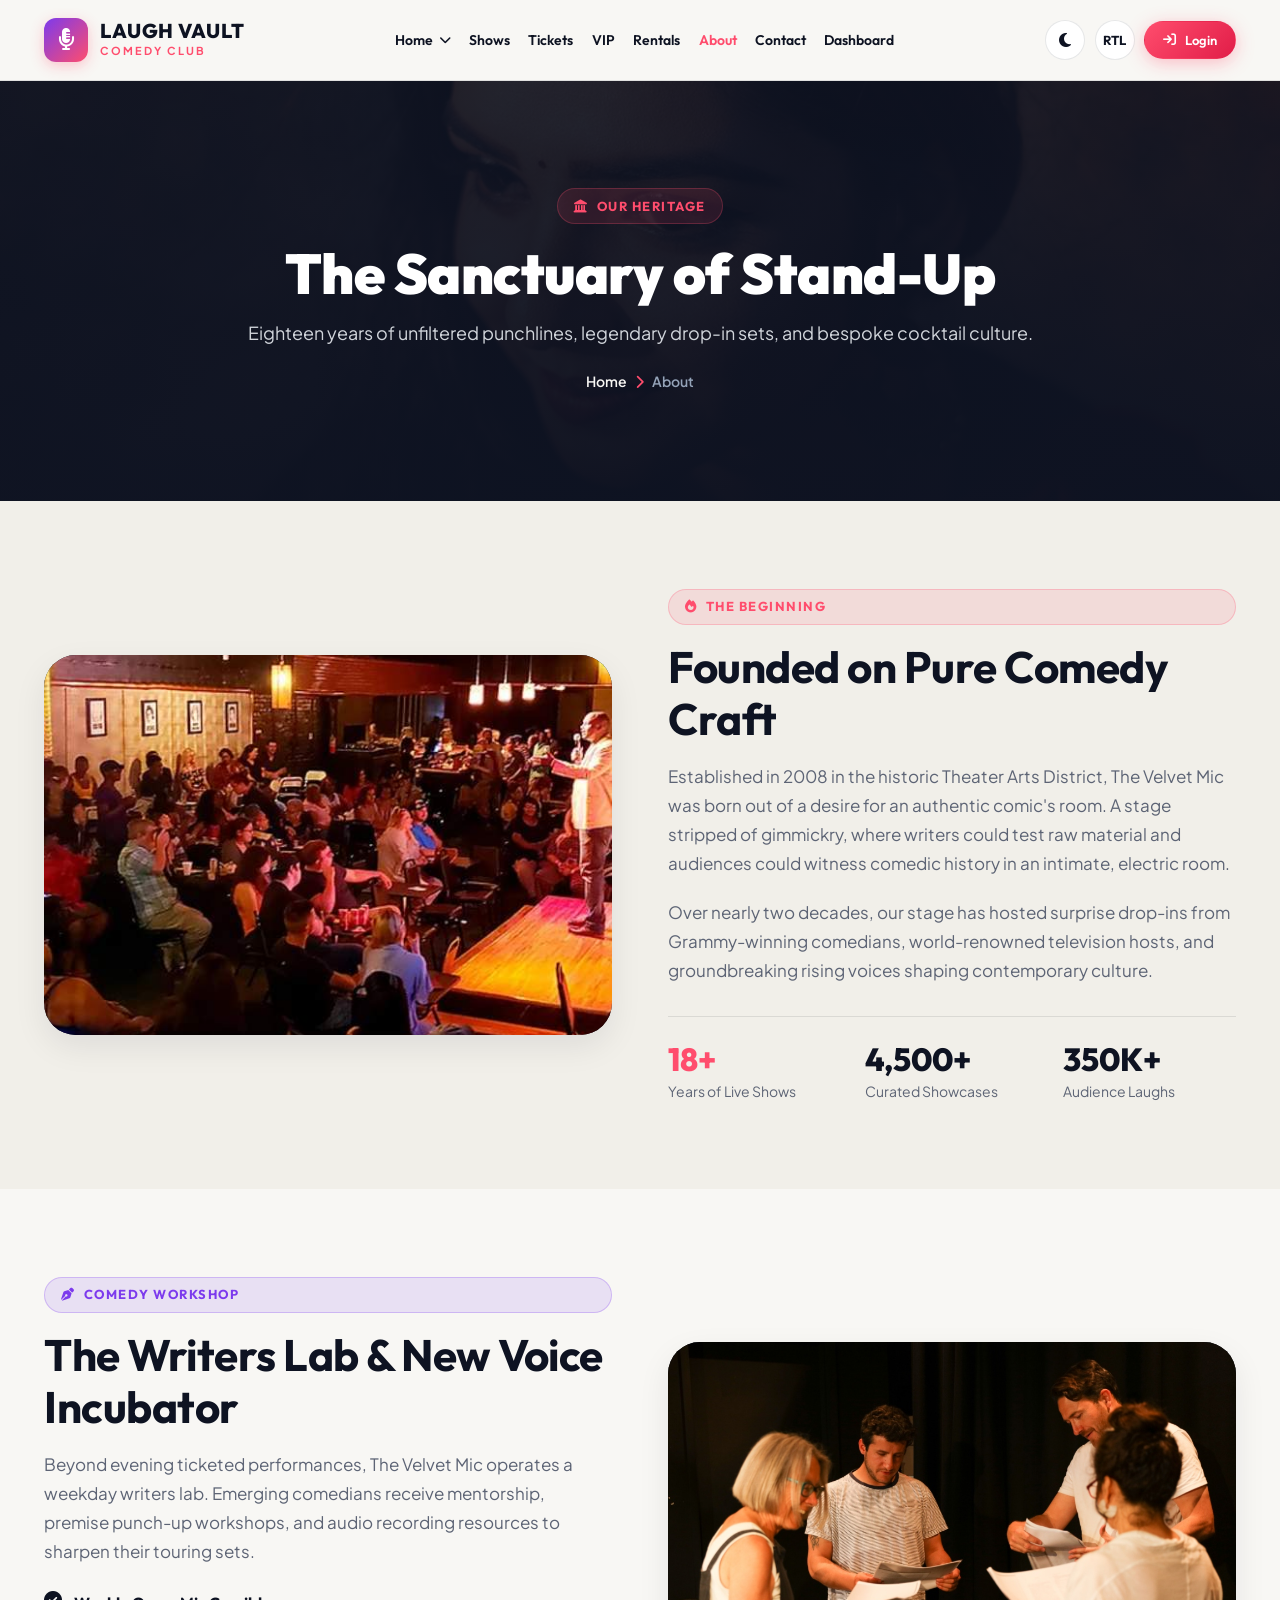
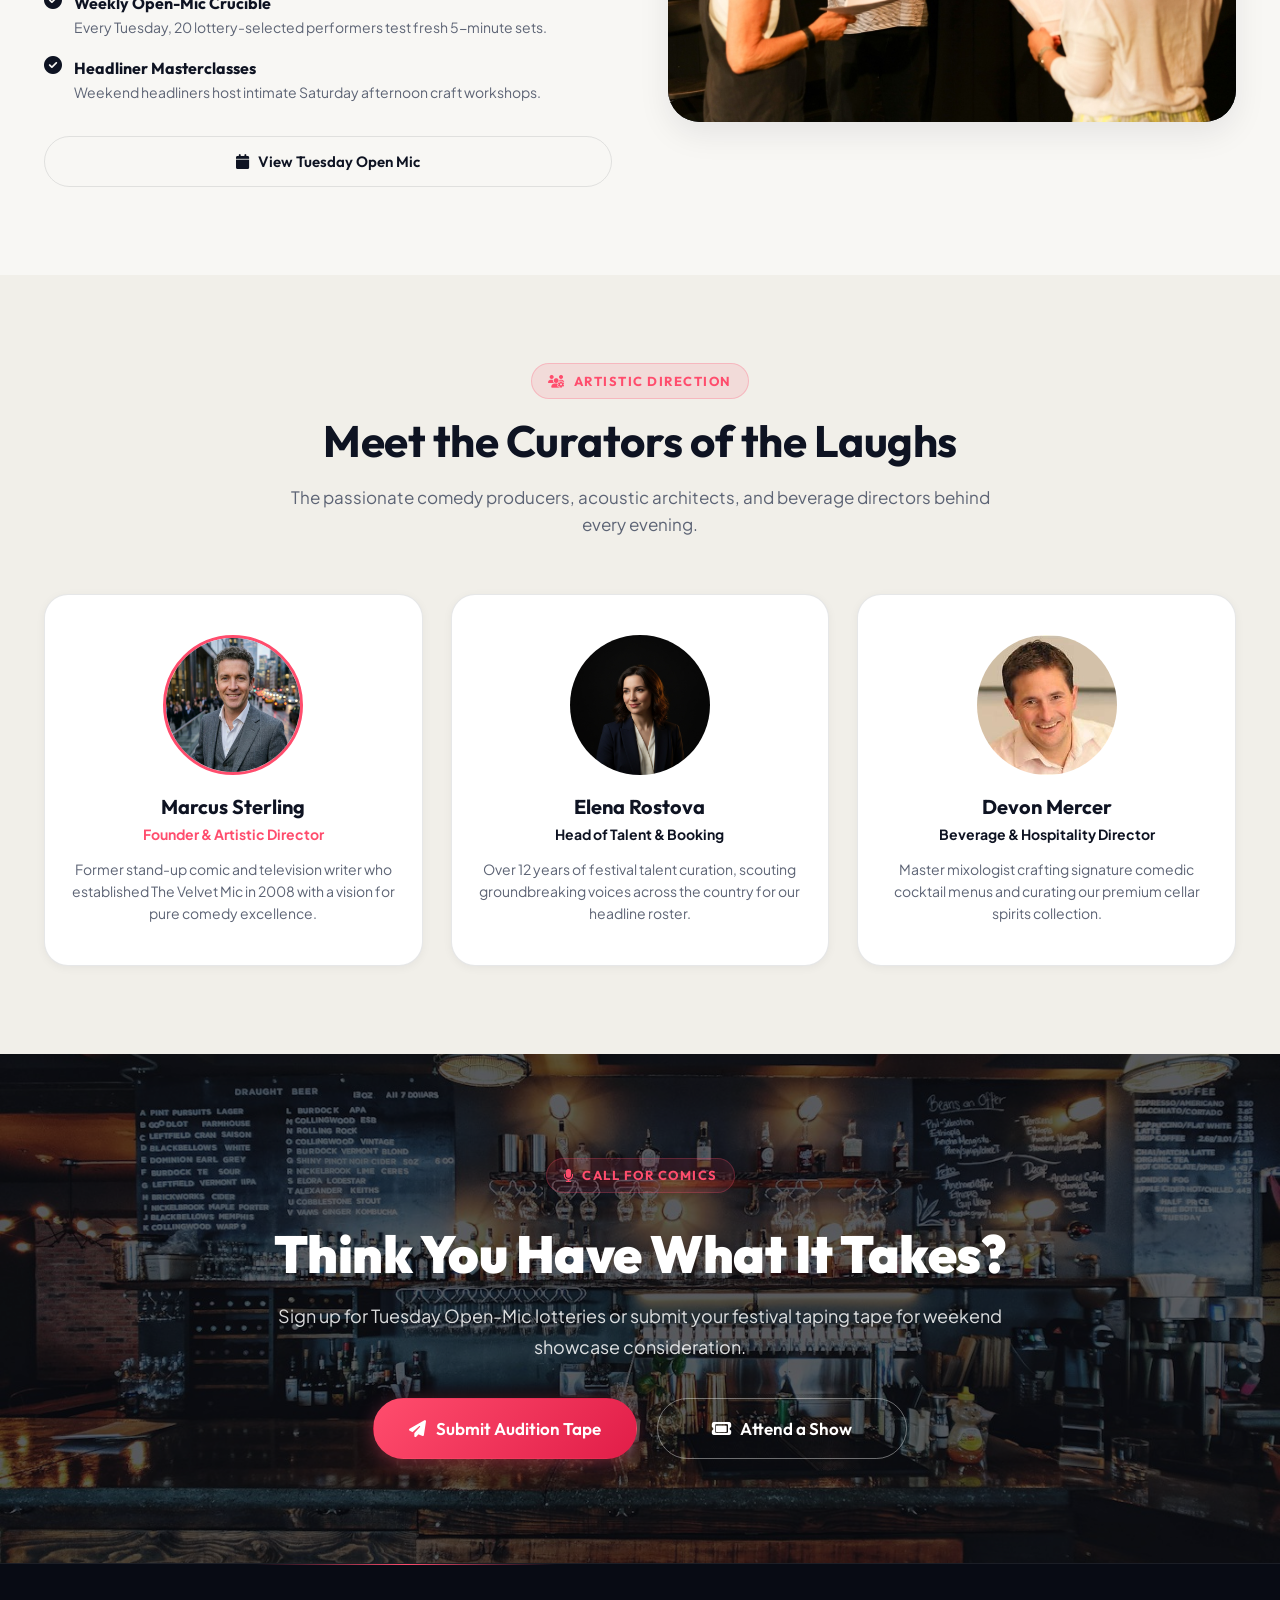
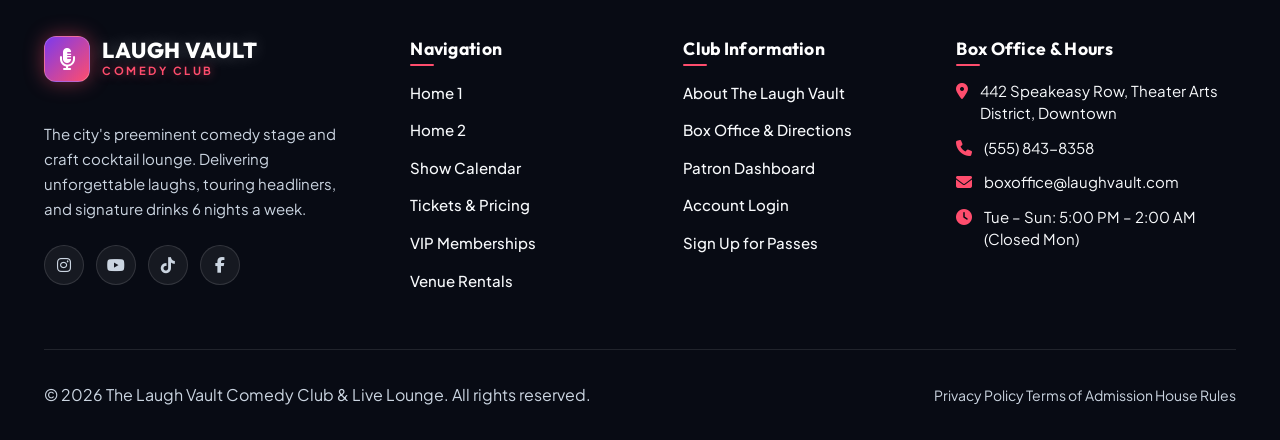
==== about.html @ 1a811a78 "first commit" ====
<!DOCTYPE html>
<html lang="en" data-theme="light" dir="ltr">
<head>
  <meta charset="UTF-8">
  <meta name="viewport" content="width=device-width, initial-scale=1.0">
  <title>About Us — The Laugh Vault Comedy Club</title>
  <meta name="description" content="Discover the legacy, acoustic theater design, and artistic team behind The Laugh Vault Comedy Club.">
  
  <link rel="icon" type="image/svg+xml" href="assets/images/favicon.svg">
  <link rel="stylesheet" href="https://cdnjs.cloudflare.com/ajax/libs/font-awesome/6.5.1/css/all.min.css">
  <link rel="stylesheet" href="assets/css/style.css">
  <link rel="stylesheet" href="assets/css/responsive.css">
</head>
<body>

  <!-- Page Loader -->
  <div class="page-loader" id="pageLoader">
    <div class="loader-content">
      <div class="loader-icon-wrap">
        <div class="loader-mic-icon">
          <i class="fas fa-microphone-lines"></i>
        </div>
        <div class="loader-pulse-ring"></div>
        <div class="loader-pulse-ring delay"></div>
      </div>
      <div class="loader-brand-title">THE LAUGH VAULT</div>
      <div class="loader-brand-subtitle">LIVE ENTERTAINMENT &amp; COMEDY</div>
      <div class="loader-bar-wrap">
        <div class="loader-bar-fill"></div>
      </div>
    </div>
  </div>

  <!-- ==========================================================================
       HEADER & NAVIGATION BAR
       ========================================================================== -->
  <header class="site-header" id="siteHeader">
    <div class="container">
      <nav class="navbar" aria-label="Main Navigation">
        <a href="index.html" class="brand-logo">
          <div class="logo-icon"><i class="fas fa-microphone-lines"></i></div>
          <div class="brand-text">
            <span class="brand-title">LAUGH VAULT</span>
            <span class="brand-subtitle">COMEDY CLUB</span>
          </div>
        </a>

        <ul class="nav-menu">
          <li class="nav-item dropdown">
            <a href="index.html" class="nav-link">
              Home <i class="fas fa-chevron-down dropdown-icon"></i>
            </a>
            <ul class="dropdown-menu">
              <li><a href="index.html" class="dropdown-link">Home 1</a></li>
              <li><a href="home-2.html" class="dropdown-link">Home 2</a></li>
            </ul>
          </li>
          <li class="nav-item"><a href="shows.html" class="nav-link">Shows</a></li>
          <li class="nav-item"><a href="tickets.html" class="nav-link">Tickets</a></li>
          <li class="nav-item"><a href="vip.html" class="nav-link">VIP</a></li>
          <li class="nav-item"><a href="rentals.html" class="nav-link">Rentals</a></li>
          <li class="nav-item"><a href="about.html" class="nav-link active">About</a></li>
          <li class="nav-item"><a href="contact.html" class="nav-link">Contact</a></li>
          <li class="nav-item"><a href="dashboard.html" class="nav-link">Dashboard</a></li>
        </ul>

        <div class="nav-actions">
          <button class="control-btn theme-toggle-btn" aria-label="Toggle Theme Mode"><i class="fas fa-moon"></i></button>
          <button class="control-btn rtl-toggle-btn" aria-label="Toggle Text Direction">RTL</button>
          <a href="login.html" class="btn btn-primary btn-sm desktop-only-btn"><i class="fas fa-arrow-right-to-bracket"></i> Login</a>
          <button class="hamburger-btn" aria-label="Toggle Navigation Menu"><span></span><span></span><span></span></button>
        </div>
      </nav>
    </div>

    <div class="mobile-nav-drawer">
      <ul class="mobile-nav-links">
        <li>
          <a href="#" class="mobile-nav-link mobile-dropdown-toggle">
            <span>Home</span><i class="fas fa-chevron-down dropdown-icon"></i>
          </a>
          <ul class="mobile-submenu">
            <li><a href="index.html" class="mobile-submenu-link">Home 1</a></li>
            <li><a href="home-2.html" class="mobile-submenu-link">Home 2</a></li>
          </ul>
        </li>
        <li><a href="shows.html" class="mobile-nav-link">Shows</a></li>
        <li><a href="tickets.html" class="mobile-nav-link">Tickets</a></li>
        <li><a href="vip.html" class="mobile-nav-link">VIP</a></li>
        <li><a href="rentals.html" class="mobile-nav-link">Rentals</a></li>
        <li><a href="about.html" class="mobile-nav-link active">About</a></li>
        <li><a href="contact.html" class="mobile-nav-link">Contact</a></li>
        <li><a href="dashboard.html" class="mobile-nav-link">Dashboard</a></li>
      </ul>
      <div class="mobile-drawer-bottom">
        <a href="login.html" class="btn btn-primary" style="width: 100%;"><i class="fas fa-arrow-right-to-bracket"></i> Login</a>
      </div>
    </div>
  </header>

  <!-- ==========================================================================
       SECTION 1: INNER HERO
       ========================================================================== -->
  <section class="inner-hero-section">
    <div class="inner-hero-bg-wrapper">
      <img src="assets/images/about/hero_about.jpg" alt="The Velvet Mic Stage and Heritage" class="inner-hero-bg">
      <div class="inner-hero-overlay"></div>
    </div>
    <div class="inner-hero-content">
      <div class="section-eyebrow"><i class="fas fa-landmark"></i> OUR HERITAGE</div>
      <h1 class="inner-hero-title">The Sanctuary of Stand-Up</h1>
      <p class="inner-hero-desc">Eighteen years of unfiltered punchlines, legendary drop-in sets, and bespoke cocktail culture.</p>
      <div class="breadcrumb-trail">
        <a href="index.html">Home</a>
        <span class="breadcrumb-separator"><i class="fas fa-chevron-right"></i></span>
        <span>About</span>
      </div>
    </div>
  </section>

  <!-- ==========================================================================
       SECTION 2: ORIGIN STORY & HERITAGE
       ========================================================================== -->
  <section style="background: var(--color-surface-soft);">
    <div class="container">
      <div class="split-layout">
        <div class="split-media">
          <img src="assets/images/about/about_history.jpg" alt="Velvet Mic History and Stage" class="split-img">
        </div>
        <div class="split-content">
          <div class="section-eyebrow eyebrow-coral"><i class="fas fa-fire"></i> THE BEGINNING</div>
          <h2 class="section-title">Founded on Pure Comedy Craft</h2>
          <p style="color: var(--color-text-muted); font-size: 1.0625rem; line-height: 1.7; margin-bottom: 1.25rem;">
            Established in 2008 in the historic Theater Arts District, The Velvet Mic was born out of a desire for an authentic comic's room. A stage stripped of gimmickry, where writers could test raw material and audiences could witness comedic history in an intimate, electric room.
          </p>
          <p style="color: var(--color-text-muted); font-size: 1.0625rem; line-height: 1.7; margin-bottom: 1.5rem;">
            Over nearly two decades, our stage has hosted surprise drop-ins from Grammy-winning comedians, world-renowned television hosts, and groundbreaking rising voices shaping contemporary culture.
          </p>

          <div class="about-stats-row">
            <div class="about-stat-item">
              <div class="about-stat-num text-accent">18+</div>
              <div class="about-stat-label">Years of Live Shows</div>
            </div>
            <div class="about-stat-item">
              <div class="about-stat-num text-teal">4,500+</div>
              <div class="about-stat-label">Curated Showcases</div>
            </div>
            <div class="about-stat-item">
              <div class="about-stat-num text-amber">350K+</div>
              <div class="about-stat-label">Audience Laughs</div>
            </div>
          </div>
        </div>
      </div>
    </div>
  </section>

  <!-- ==========================================================================
       SECTION 3: THE WRITERS ROOM & ACOUSTIC LAB
       ========================================================================== -->
  <section>
    <div class="container">
      <div class="split-layout">
        <div class="split-content">
          <div class="section-eyebrow eyebrow-violet"><i class="fas fa-pen-nib"></i> COMEDY WORKSHOP</div>
          <h2 class="section-title">The Writers Lab &amp; New Voice Incubator</h2>
          <p style="color: var(--color-text-muted); font-size: 1.0625rem; line-height: 1.7; margin-bottom: 1.5rem;">
            Beyond evening ticketed performances, The Velvet Mic operates a weekday writers lab. Emerging comedians receive mentorship, premise punch-up workshops, and audio recording resources to sharpen their touring sets.
          </p>

          <ul style="list-style: none; display: flex; flex-direction: column; gap: 1rem; margin-bottom: 2rem;">
            <li style="display: flex; align-items: flex-start; gap: 0.75rem;">
              <i class="fas fa-check-circle" style="color: var(--color-accent-violet); font-size: 1.125rem; margin-top: 2px;"></i>
              <div>
                <strong style="color: var(--color-text); font-family: var(--font-heading);">Weekly Open-Mic Crucible</strong>
                <p style="font-size: 0.875rem; color: var(--color-text-muted);">Every Tuesday, 20 lottery-selected performers test fresh 5-minute sets.</p>
              </div>
            </li>
            <li style="display: flex; align-items: flex-start; gap: 0.75rem;">
              <i class="fas fa-check-circle" style="color: var(--color-accent-violet); font-size: 1.125rem; margin-top: 2px;"></i>
              <div>
                <strong style="color: var(--color-text); font-family: var(--font-heading);">Headliner Masterclasses</strong>
                <p style="font-size: 0.875rem; color: var(--color-text-muted);">Weekend headliners host intimate Saturday afternoon craft workshops.</p>
              </div>
            </li>
          </ul>

          <a href="shows.html" class="btn btn-outline btn-md"><i class="fas fa-calendar"></i> View Tuesday Open Mic</a>
        </div>

        <div class="split-media">
          <img src="assets/images/about/about_writers.jpg" alt="Velvet Mic Comedy Writers Lab" class="split-img">
        </div>
      </div>
    </div>
  </section>

  <!-- ==========================================================================
       SECTION 4: LEADERSHIP & CURATORS
       ========================================================================== -->
  <section style="background: var(--color-surface-soft);">
    <div class="container">
      <div class="section-header">
        <div class="section-eyebrow eyebrow-amber"><i class="fas fa-users-gear"></i> ARTISTIC DIRECTION</div>
        <h2 class="section-title">Meet the Curators of the Laughs</h2>
        <p class="section-desc">The passionate comedy producers, acoustic architects, and beverage directors behind every evening.</p>
      </div>

      <div class="grid-3">
        <!-- Curator 1 -->
        <article class="feature-card" style="text-align: center; padding: 2.5rem 1.5rem;">
          <div style="width: 140px; height: 140px; border-radius: 50%; overflow: hidden; margin: 0 auto 1.25rem; border: 3px solid var(--color-accent);">
            <img src="assets/images/about/about_curator.jpg" alt="Marcus Sterling" style="width: 100%; height: 100%; object-fit: cover;">
          </div>
          <h3 style="font-size: 1.25rem; margin-bottom: 0.25rem;">Marcus Sterling</h3>
          <p style="color: var(--color-accent); font-weight: 700; font-size: 0.875rem; margin-bottom: 0.75rem;">Founder &amp; Artistic Director</p>
          <p style="font-size: 0.875rem; color: var(--color-text-muted); line-height: 1.6;">
            Former stand-up comic and television writer who established The Velvet Mic in 2008 with a vision for pure comedy excellence.
          </p>
        </article>

        <!-- Curator 2 -->
        <article class="feature-card" style="text-align: center; padding: 2.5rem 1.5rem;">
          <div style="width: 140px; height: 140px; border-radius: 50%; overflow: hidden; margin: 0 auto 1.25rem; border: 3px solid var(--color-accent-teal);">
            <img src="assets/images/about/curator_elena.jpg" alt="Elena Rostova" style="width: 100%; height: 100%; object-fit: cover;">
          </div>
          <h3 style="font-size: 1.25rem; margin-bottom: 0.25rem;">Elena Rostova</h3>
          <p style="color: var(--color-accent-teal); font-weight: 700; font-size: 0.875rem; margin-bottom: 0.75rem;">Head of Talent &amp; Booking</p>
          <p style="font-size: 0.875rem; color: var(--color-text-muted); line-height: 1.6;">
            Over 12 years of festival talent curation, scouting groundbreaking voices across the country for our headline roster.
          </p>
        </article>

        <!-- Curator 3 -->
        <article class="feature-card" style="text-align: center; padding: 2.5rem 1.5rem;">
          <div style="width: 140px; height: 140px; border-radius: 50%; overflow: hidden; margin: 0 auto 1.25rem; border: 3px solid var(--color-accent-violet);">
            <img src="assets/images/about/curator_devon.jpg" alt="Devon Mercer" style="width: 100%; height: 100%; object-fit: cover;">
          </div>
          <h3 style="font-size: 1.25rem; margin-bottom: 0.25rem;">Devon Mercer</h3>
          <p style="color: var(--color-accent-violet); font-weight: 700; font-size: 0.875rem; margin-bottom: 0.75rem;">Beverage &amp; Hospitality Director</p>
          <p style="font-size: 0.875rem; color: var(--color-text-muted); line-height: 1.6;">
            Master mixologist crafting signature comedic cocktail menus and curating our premium cellar spirits collection.
          </p>
        </article>
      </div>
    </div>
  </section>

  <!-- ==========================================================================
       SECTION 5: OPEN MIC / AUDITION MARQUEE CTA
       ========================================================================== -->
  <section class="marquee-cta-section">
    <div class="marquee-cta-bg">
      <img src="assets/images/home2/cta_marquee.jpg" alt="Velvet Mic Stage" class="marquee-bg-img">
      <div class="marquee-cta-overlay"></div>
    </div>
    <div class="container">
      <div class="marquee-cta-content">
        <div class="section-eyebrow eyebrow-coral"><i class="fas fa-microphone"></i> CALL FOR COMICS</div>
        <h2 class="marquee-cta-title">Think You Have What It Takes?</h2>
        <p class="marquee-cta-desc">
          Sign up for Tuesday Open-Mic lotteries or submit your festival taping tape for weekend showcase consideration.
        </p>
        <div class="marquee-cta-actions">
          <a href="contact.html" class="btn btn-primary btn-lg"><i class="fas fa-paper-plane"></i> Submit Audition Tape</a>
          <a href="shows.html" class="btn btn-outline btn-lg" style="color: #fff; border-color: rgba(255,255,255,0.4);"><i class="fas fa-ticket"></i> Attend a Show</a>
        </div>
      </div>
    </div>
  </section>

  <!-- ==========================================================================
       FOOTER
       ========================================================================== -->
  <footer class="site-footer">
    <div class="container">
      <div class="footer-grid">
        <div class="footer-brand">
          <a href="index.html" class="brand-logo" style="margin-bottom: 1.25rem;">
            <div class="logo-icon"><i class="fas fa-microphone-lines"></i></div>
            <div class="brand-text">
              <span class="brand-title">LAUGH VAULT</span>
              <span class="brand-subtitle">COMEDY CLUB</span>
            </div>
          </a>
          <p class="footer-desc">
            The city's preeminent comedy stage and craft cocktail lounge. Delivering unforgettable laughs, touring headliners, and signature drinks 6 nights a week.
          </p>
          <div class="social-links">
            <a href="#" class="social-btn" aria-label="Instagram"><i class="fab fa-instagram"></i></a>
            <a href="#" class="social-btn" aria-label="YouTube"><i class="fab fa-youtube"></i></a>
            <a href="#" class="social-btn" aria-label="TikTok"><i class="fab fa-tiktok"></i></a>
            <a href="#" class="social-btn" aria-label="Facebook"><i class="fab fa-facebook-f"></i></a>
          </div>
        </div>

        <div class="footer-col">
          <h4 class="footer-heading">Navigation</h4>
          <ul class="footer-links">
            <li><a href="index.html">Home 1</a></li>
            <li><a href="home-2.html">Home 2</a></li>
            <li><a href="shows.html">Show Calendar</a></li>
            <li><a href="tickets.html">Tickets &amp; Pricing</a></li>
            <li><a href="vip.html">VIP Memberships</a></li>
            <li><a href="rentals.html">Venue Rentals</a></li>
          </ul>
        </div>

        <div class="footer-col">
          <h4 class="footer-heading">Club Information</h4>
          <ul class="footer-links">
            <li><a href="about.html">About The Laugh Vault</a></li>
            <li><a href="contact.html">Box Office &amp; Directions</a></li>
            <li><a href="dashboard.html">Patron Dashboard</a></li>
            <li><a href="login.html">Account Login</a></li>
            <li><a href="register.html">Sign Up for Passes</a></li>
          </ul>
        </div>

        <div class="footer-col">
          <h4 class="footer-heading">Box Office &amp; Hours</h4>
          <ul class="footer-contact-list">
            <li><i class="fas fa-location-dot"></i> 442 Speakeasy Row, Theater Arts District, Downtown</li>
            <li><i class="fas fa-phone"></i> (555) 843-8358</li>
            <li><i class="fas fa-envelope"></i> boxoffice@laughvault.com</li>
            <li><i class="fas fa-clock"></i> Tue – Sun: 5:00 PM – 2:00 AM (Closed Mon)</li>
          </ul>
        </div>
      </div>

      <div class="footer-bottom">
        <p>&copy; 2026 The Laugh Vault Comedy Club &amp; Live Lounge. All rights reserved.</p>
        <div class="footer-legal">
          <a href="#">Privacy Policy</a>
          <a href="#">Terms of Admission</a>
          <a href="#">House Rules</a>
        </div>
      </div>
    </div>
  </footer>

  <button class="scroll-top-btn" aria-label="Scroll to top"><i class="fas fa-chevron-up"></i></button>

  <script src="assets/js/main.js"></script>
</body>
</html>
---- assets/css/style.css ----
/* ==========================================================================
   THE VELVET MIC — Comedy Club & Live Entertainment Venue
   Design Tokens & Core Stylesheet
   ========================================================================== */

@import url('https://fonts.googleapis.com/css2?family=Outfit:wght@300;400;500;600;700;800;900&family=Plus+Jakarta+Sans:wght@300;400;500;600;700;800&display=swap');

/* --- Root Design Tokens (Light Mode Default) --- */
:root {
  --color-primary: #0E1322;
  --color-primary-rgb: 14, 19, 34;
  --color-secondary: #7C3AED;
  --color-secondary-rgb: 124, 58, 237;
  --color-secondary-hover: #6D28D9;
  --color-accent: #FF4D6D;
  --color-accent-rgb: 255, 77, 109;
  --color-accent-hover: #E11D48;
  --color-warm: #F59E0B;
  --color-warm-rgb: 245, 158, 11;
  --color-highlight: #FAD089;

  --color-bg: #F8F7F4;
  --color-surface: #FFFFFF;
  --color-surface-soft: #F1EFE9;
  --color-surface-card: #FFFFFF;
  
  --color-text: #0E1322;
  --color-text-muted: #5D6475;
  --color-border: rgba(14, 19, 34, 0.1);
  --color-border-hover: rgba(124, 58, 237, 0.4);
  
  --nav-bg: rgba(248, 247, 244, 0.95);
  --glass-bg: rgba(255, 255, 255, 0.9);
  --glass-border: rgba(14, 19, 34, 0.08);

  --shadow-sm: 0 2px 10px rgba(14, 19, 34, 0.05);
  --shadow-md: 0 12px 32px rgba(14, 19, 34, 0.08);
  --shadow-lg: 0 24px 54px rgba(14, 19, 34, 0.12);
  --glow-accent: 0 0 25px rgba(255, 77, 109, 0.35);
  --glow-secondary: 0 0 25px rgba(124, 58, 237, 0.35);

  --container-max-width: 1240px;
  --radius-xs: 6px;
  --radius-sm: 10px;
  --radius-md: 16px;
  --radius-lg: 24px;
  --radius-xl: 32px;
  --radius-full: 9999px;
  --inner-hero-height: 420px;

  --font-heading: 'Outfit', -apple-system, BlinkMacSystemFont, 'Segoe UI', Roboto, sans-serif;
  --font-body: 'Plus Jakarta Sans', -apple-system, BlinkMacSystemFont, 'Segoe UI', Roboto, sans-serif;
  
  --transition-fast: 0.2s cubic-bezier(0.16, 1, 0.3, 1);
  --transition-normal: 0.35s cubic-bezier(0.16, 1, 0.3, 1);
}

/* --- Dark Mode Overrides --- */
[data-theme="dark"] {
  --color-bg: #0A0D17;
  --color-surface: #121727;
  --color-surface-soft: #1B2238;
  --color-surface-card: #141A2D;

  --color-text: #F8F7F4;
  --color-text-muted: #9CA3AF;
  --color-border: rgba(255, 255, 255, 0.08);
  --color-border-hover: rgba(255, 77, 109, 0.5);

  --nav-bg: rgba(10, 13, 23, 0.95);
  --glass-bg: rgba(18, 23, 39, 0.88);
  --glass-border: rgba(255, 255, 255, 0.08);

  --shadow-sm: 0 2px 10px rgba(0, 0, 0, 0.4);
  --shadow-md: 0 12px 32px rgba(0, 0, 0, 0.55);
  --shadow-lg: 0 24px 54px rgba(0, 0, 0, 0.7);
  --glow-accent: 0 0 30px rgba(255, 77, 109, 0.4);
  --glow-secondary: 0 0 30px rgba(124, 58, 237, 0.45);
}

/* --- Base Reset --- */
*, *::before, *::after {
  box-sizing: border-box;
  margin: 0;
  padding: 0;
}

html {
  scroll-behavior: smooth;
  font-size: 16px;
  -webkit-text-size-adjust: 100%;
  max-width: 100%;
  overflow-x: clip;
}

body {
  font-family: var(--font-body);
  background-color: var(--color-bg);
  color: var(--color-text);
  line-height: 1.6;
  transition: background-color var(--transition-normal), color var(--transition-normal);
  -webkit-font-smoothing: antialiased;
  max-width: 100%;
  overflow-x: clip;
  position: relative;
}

/* --- RTL Support --- */
[dir="rtl"] {
  direction: rtl;
  text-align: right;
}

/* --- Typography --- */
h1, h2, h3, h4, h5, h6 {
  font-family: var(--font-heading);
  color: var(--color-text);
  font-weight: 700;
  line-height: 1.2;
  margin-top: 0;
  overflow-wrap: break-word;
  word-break: break-word;
}

p {
  color: var(--color-text-muted);
  font-size: 1rem;
}

a {
  color: inherit;
  text-decoration: none;
  transition: color var(--transition-fast);
}

img {
  max-width: 100%;
  height: auto;
  display: block;
}

button, input, select, textarea {
  font-family: inherit;
  font-size: 1rem;
  outline: none;
}

/* --- Centered Container System --- */
.container {
  width: 100%;
  max-width: var(--container-max-width);
  margin-left: auto;
  margin-right: auto;
  padding-left: 1.5rem;
  padding-right: 1.5rem;
}

/* --- Core Layout Grids --- */
.grid-4 {
  display: grid;
  grid-template-columns: repeat(4, 1fr);
  gap: 1.5rem;
}

.grid-3 {
  display: grid;
  grid-template-columns: repeat(3, 1fr);
  gap: 1.75rem;
}

.grid-2 {
  display: grid;
  grid-template-columns: repeat(2, 1fr);
  gap: 2rem;
}

/* --- Editorial Split Layouts --- */
.split-layout {
  display: grid;
  grid-template-columns: 1fr 1fr;
  gap: 3.5rem;
  align-items: center;
}

.split-media {
  width: 100%;
  border-radius: var(--radius-xl);
  overflow: hidden;
  box-shadow: var(--shadow-md);
  height: 380px;
  background: #0E1322;
}

.split-img {
  width: 100%;
  height: 100%;
  object-fit: cover;
  display: block;
}

.split-content {
  display: flex;
  flex-direction: column;
  justify-content: center;
}

/* --- Universal Feature Card --- */
.feature-card {
  background: var(--color-surface);
  border: 1px solid var(--color-border);
  border-radius: var(--radius-lg);
  padding: 1.75rem;
  box-shadow: var(--shadow-sm);
  transition: all var(--transition-fast);
  display: flex;
  flex-direction: column;
}

.feature-card:hover {
  transform: translateY(-4px);
  box-shadow: var(--shadow-md);
  border-color: var(--color-border-hover);
}

.feature-card-body {
  padding: 2rem;
  display: flex;
  flex-direction: column;
  flex: 1;
}

.card-meta-row {
  display: flex;
  justify-content: space-between;
  align-items: center;
  flex-wrap: wrap;
  gap: 0.5rem;
  margin-bottom: 0.85rem;
  width: 100%;
}

.meta-capacity {
  font-size: 0.875rem;
  font-weight: 700;
  color: var(--color-text-muted);
  white-space: nowrap;
}

/* --- FAQ Accordion System --- */
.faq-container {
  max-width: 840px;
  margin: 0 auto;
  display: flex;
  flex-direction: column;
  gap: 1rem;
}

.faq-item {
  background: var(--color-surface);
  border: 1px solid var(--color-border);
  border-radius: var(--radius-md);
  overflow: hidden;
  transition: all var(--transition-fast);
}

.faq-item:hover {
  border-color: var(--color-border-hover);
}

.faq-question {
  width: 100%;
  padding: 1.25rem 1.5rem;
  display: flex;
  justify-content: space-between;
  align-items: center;
  background: none;
  border: none;
  font-family: var(--font-heading);
  font-size: 1.0625rem;
  font-weight: 700;
  color: var(--color-text);
  cursor: pointer;
  text-align: left;
  transition: color var(--transition-fast);
}

[dir="rtl"] .faq-question {
  text-align: right;
}

.faq-question:hover {
  color: var(--color-accent);
}

.faq-chevron {
  color: var(--color-text-muted);
  transition: transform var(--transition-fast), color var(--transition-fast);
  font-size: 0.875rem;
  flex-shrink: 0;
  margin-left: 1rem;
}

[dir="rtl"] .faq-chevron {
  margin-left: 0;
  margin-right: 1rem;
}

.faq-answer {
  padding: 0 1.5rem 1.25rem 1.5rem;
  font-size: 0.9375rem;
  color: var(--color-text-muted);
  line-height: 1.6;
  display: none;
  border-top: 1px solid rgba(255, 255, 255, 0.05);
  margin-top: 0.25rem;
}

.faq-item.active {
  border-color: var(--color-accent);
}

.faq-item.active .faq-answer {
  display: block;
}

.faq-item.active .faq-chevron {
  transform: rotate(180deg);
  color: var(--color-accent);
}

/* --- Section Global Structure --- */
section {
  position: relative;
  padding: 5.5rem 0;
}

.section-header {
  text-align: center;
  max-width: 720px;
  margin: 0 auto 3.5rem auto;
}

.section-header.text-start {
  text-align: left;
  margin-left: 0;
}

[dir="rtl"] .section-header.text-start {
  text-align: right;
  margin-right: 0;
}

.section-eyebrow {
  display: inline-flex;
  align-items: center;
  gap: 0.5rem;
  padding: 0.4rem 1rem;
  background: rgba(255, 77, 109, 0.12);
  color: var(--color-accent);
  border: 1px solid rgba(255, 77, 109, 0.25);
  border-radius: var(--radius-full);
  font-family: var(--font-heading);
  font-weight: 700;
  font-size: 0.8125rem;
  letter-spacing: 1.5px;
  text-transform: uppercase;
  margin-bottom: 1rem;
}

.section-eyebrow.eyebrow-violet {
  background: rgba(124, 58, 237, 0.12);
  color: var(--color-secondary);
  border-color: rgba(124, 58, 237, 0.25);
}

.section-title {
  font-size: clamp(2rem, 4vw, 2.75rem);
  letter-spacing: -0.5px;
  margin-bottom: 1rem;
}

.section-desc {
  font-size: 1.0625rem;
  color: var(--color-text-muted);
}

/* --- UI Buttons & Actions --- */
.btn {
  display: inline-flex;
  align-items: center;
  justify-content: center;
  gap: 0.6rem;
  font-family: var(--font-heading);
  font-weight: 600;
  font-size: 0.9375rem;
  padding: 0.8rem 1.6rem;
  border-radius: var(--radius-full);
  border: 1px solid transparent;
  cursor: pointer;
  transition: all var(--transition-fast);
  text-decoration: none;
  white-space: nowrap;
}

.btn-primary {
  background: linear-gradient(135deg, var(--color-accent) 0%, #E11D48 100%);
  color: #FFFFFF;
  box-shadow: 0 4px 18px rgba(255, 77, 109, 0.35);
}

.btn-primary:hover {
  transform: translateY(-2px);
  box-shadow: 0 6px 24px rgba(255, 77, 109, 0.5);
  color: #FFFFFF;
}

.btn-secondary {
  background: linear-gradient(135deg, var(--color-secondary) 0%, #5B21B6 100%);
  color: #FFFFFF;
  box-shadow: 0 4px 18px rgba(124, 58, 237, 0.35);
}

.btn-secondary:hover {
  transform: translateY(-2px);
  box-shadow: 0 6px 24px rgba(124, 58, 237, 0.5);
  color: #FFFFFF;
}

.btn-outline {
  background: transparent;
  border-color: var(--color-border);
  color: var(--color-text);
}

.btn-outline:hover {
  border-color: var(--color-accent);
  color: var(--color-accent);
  background: rgba(255, 77, 109, 0.05);
}

.btn-white {
  background: #FFFFFF;
  color: #0E1322;
  box-shadow: var(--shadow-md);
}

.btn-white:hover {
  background: #F1EFE9;
  transform: translateY(-2px);
}

.btn-sm {
  padding: 0.5rem 1.1rem;
  font-size: 0.8125rem;
}

.btn-lg {
  padding: 1rem 2.2rem;
  font-size: 1.0625rem;
}

/* --- BADGES (All Colors High-Contrast & Visible) --- */
.badge {
  display: inline-flex;
  align-items: center;
  gap: 0.35rem;
  padding: 0.35rem 0.85rem;
  border-radius: var(--radius-full);
  font-size: 0.75rem;
  font-weight: 700;
  font-family: var(--font-heading);
  text-transform: uppercase;
  letter-spacing: 0.75px;
}

.badge-coral {
  background: rgba(255, 77, 109, 0.15) !important;
  color: #FF4D6D !important;
  border: 1px solid rgba(255, 77, 109, 0.35) !important;
}

.badge-violet {
  background: rgba(124, 58, 237, 0.15) !important;
  color: #8B5CF6 !important;
  border: 1px solid rgba(124, 58, 237, 0.35) !important;
}

.badge-teal {
  background: rgba(20, 184, 166, 0.15) !important;
  color: #0D9488 !important;
  border: 1px solid rgba(20, 184, 166, 0.35) !important;
}

[data-theme="dark"] .badge-teal {
  color: #2DD4BF !important;
  border-color: rgba(45, 212, 191, 0.4) !important;
}

.badge-amber,
.badge-gold {
  background: rgba(245, 158, 11, 0.15) !important;
  color: #D97706 !important;
  border: 1px solid rgba(245, 158, 11, 0.35) !important;
}

[data-theme="dark"] .badge-amber,
[data-theme="dark"] .badge-gold {
  color: #FBBF24 !important;
  border-color: rgba(251, 191, 36, 0.4) !important;
}

.badge-emerald {
  background: rgba(16, 185, 129, 0.15) !important;
  color: #059669 !important;
  border: 1px solid rgba(16, 185, 129, 0.35) !important;
}

[data-theme="dark"] .badge-emerald {
  color: #34D399 !important;
  border-color: rgba(52, 211, 153, 0.4) !important;
}

/* ==========================================================================
   NAVBAR COMPONENT
   ========================================================================== */
/* ==========================================================================
   NAVBAR COMPONENT (Sticky, Centered Navigation & Balanced Spacing)
   ========================================================================== */
.site-header {
  position: sticky !important;
  top: 0 !important;
  z-index: 1000 !important;
  width: 100%;
  background-color: var(--nav-bg);
  backdrop-filter: blur(14px);
  -webkit-backdrop-filter: blur(14px);
  border-bottom: 1px solid var(--color-border);
  transition: all var(--transition-normal);
}

.navbar {
  display: flex;
  align-items: center;
  justify-content: space-between;
  height: 80px;
  gap: 1.5rem;
  width: 100%;
}

/* Brand Logo */
.brand-logo {
  display: flex;
  align-items: center;
  gap: 0.75rem;
  text-decoration: none;
  flex-shrink: 0;
}

.logo-icon {
  width: 44px;
  height: 44px;
  background: linear-gradient(135deg, var(--color-secondary) 0%, var(--color-accent) 100%);
  border-radius: 12px;
  display: flex;
  align-items: center;
  justify-content: center;
  color: #FFFFFF;
  font-size: 1.35rem;
  box-shadow: 0 4px 14px rgba(255, 77, 109, 0.3);
  flex-shrink: 0;
}

.brand-text {
  display: flex;
  flex-direction: column;
}

.brand-title {
  font-family: var(--font-heading);
  font-size: 1.25rem;
  font-weight: 800;
  letter-spacing: 0.5px;
  color: var(--color-text);
  line-height: 1.1;
  white-space: nowrap;
}

.brand-subtitle {
  font-size: 0.6875rem;
  font-weight: 700;
  letter-spacing: 2px;
  color: var(--color-accent);
  text-transform: uppercase;
  white-space: nowrap;
}

/* Nav Links Desktop (Evenly Centered) */
.nav-menu {
  display: flex;
  align-items: center;
  list-style: none;
  gap: 1.15rem;
  margin: 0;
  padding: 0;
}

.nav-item {
  position: relative;
}

.nav-link {
  display: inline-flex;
  align-items: center;
  gap: 0.35rem;
  font-family: var(--font-heading);
  font-size: 0.9375rem;
  font-weight: 600;
  color: var(--color-text);
  padding: 0.5rem 0;
  transition: color var(--transition-fast);
  cursor: pointer;
  white-space: nowrap;
}

.nav-link:hover,
.nav-link.active {
  color: var(--color-accent);
}

.dropdown-icon {
  font-size: 0.75rem;
  transition: transform var(--transition-fast);
}

.dropdown:hover .dropdown-icon {
  transform: rotate(180deg);
}

/* Dropdown Menu Clean & Aligned */
.dropdown-menu {
  position: absolute;
  top: calc(100% + 8px);
  left: 0;
  background: var(--color-surface);
  border: 1px solid var(--color-border);
  border-radius: var(--radius-md);
  box-shadow: var(--shadow-lg);
  min-width: 160px;
  padding: 0.5rem;
  list-style: none;
  opacity: 0;
  visibility: hidden;
  transform: translateY(8px);
  transition: all var(--transition-fast);
  z-index: 100;
}

[dir="rtl"] .dropdown-menu {
  left: auto;
  right: 0;
}

.dropdown:hover .dropdown-menu {
  opacity: 1;
  visibility: visible;
  transform: translateY(0);
}

.dropdown-link {
  display: block;
  padding: 0.65rem 1rem;
  border-radius: var(--radius-sm);
  font-family: var(--font-heading);
  font-size: 0.9375rem;
  font-weight: 600;
  color: var(--color-text);
  transition: all var(--transition-fast);
}

.dropdown-link:hover,
.dropdown-link.active {
  background: rgba(255, 77, 109, 0.1);
  color: var(--color-accent);
}

/* Right Nav Actions */
.nav-actions {
  display: flex;
  align-items: center;
  gap: 0.6rem;
  flex-shrink: 0;
}

.control-btn {
  width: 40px;
  height: 40px;
  border-radius: 50%;
  border: 1px solid var(--color-border);
  background: var(--color-surface);
  color: var(--color-text);
  display: flex;
  align-items: center;
  justify-content: center;
  cursor: pointer;
  transition: all var(--transition-fast);
  font-size: 1rem;
  flex-shrink: 0;
}

.control-btn:hover {
  border-color: var(--color-accent);
  color: var(--color-accent);
  transform: translateY(-2px);
}

.rtl-toggle-btn {
  font-family: var(--font-heading);
  font-size: 0.8125rem;
  font-weight: 700;
}

.hamburger-btn {
  display: none;
  flex-direction: column;
  justify-content: center;
  gap: 5px;
  width: 40px;
  height: 40px;
  border-radius: 10px;
  border: 1px solid var(--color-border);
  background: var(--color-surface);
  color: var(--color-text);
  cursor: pointer;
  padding: 9px;
  transition: all var(--transition-fast);
  flex-shrink: 0;
}

.hamburger-btn span {
  display: block;
  height: 2px;
  width: 100%;
  background-color: currentColor;
  border-radius: 2px;
  transition: all var(--transition-fast);
}

.hamburger-btn.active span:nth-child(1) {
  transform: translateY(7px) rotate(45deg);
}

.hamburger-btn.active span:nth-child(2) {
  opacity: 0;
}

.hamburger-btn.active span:nth-child(3) {
  transform: translateY(-7px) rotate(-45deg);
}

/* Mobile Navigation Drawer */
.mobile-nav-drawer {
  position: fixed !important;
  top: 80px !important;
  left: 0 !important;
  right: 0 !important;
  width: 100% !important;
  height: calc(100vh - 80px) !important;
  height: calc(100dvh - 80px) !important;
  background: var(--color-surface) !important;
  border-top: 1px solid var(--color-border) !important;
  padding: 1.5rem !important;
  overflow-y: auto !important;
  -webkit-overflow-scrolling: touch !important;
  opacity: 0 !important;
  visibility: hidden !important;
  transform: translateY(-8px) !important;
  transition: opacity var(--transition-normal), transform var(--transition-normal), visibility var(--transition-normal) !important;
  z-index: 99999 !important;
  display: flex !important;
  flex-direction: column !important;
  justify-content: space-between !important;
}

.mobile-nav-drawer.open {
  opacity: 1 !important;
  visibility: visible !important;
  transform: translateY(0) !important;
  pointer-events: auto !important;
}

.mobile-nav-links {
  list-style: none;
  display: flex;
  flex-direction: column;
  gap: 0.5rem;
}

.mobile-nav-link {
  display: flex;
  align-items: center;
  justify-content: space-between;
  padding: 0.85rem 1rem;
  border-radius: var(--radius-sm);
  font-family: var(--font-heading);
  font-size: 1.0625rem;
  font-weight: 600;
  color: var(--color-text);
  background: transparent;
  transition: all var(--transition-fast);
}

.mobile-nav-link:hover,
.mobile-nav-link.active {
  background: var(--color-surface-soft);
  color: var(--color-accent);
}

.mobile-submenu {
  list-style: none;
  padding-left: 1.5rem;
  display: none;
  flex-direction: column;
  gap: 0.4rem;
  margin-top: 0.4rem;
}

[dir="rtl"] .mobile-submenu {
  padding-left: 0;
  padding-right: 1.5rem;
}

.mobile-submenu.show {
  display: flex;
}

.mobile-submenu-link {
  display: block;
  padding: 0.6rem 1rem;
  font-size: 0.9375rem;
  color: var(--color-text-muted);
  border-radius: var(--radius-xs);
  font-family: var(--font-heading);
  font-weight: 600;
}

.mobile-submenu-link.active,
.mobile-submenu-link:hover {
  color: var(--color-accent);
  background: var(--color-surface-soft);
}

.mobile-drawer-bottom {
  margin-top: 2rem;
  padding-top: 1.5rem;
  border-top: 1px solid var(--color-border);
  display: flex;
  flex-direction: column;
  gap: 1rem;
}

/* ==========================================================================
   HOME 1 HERO SECTION
   ========================================================================== */
.h1-hero-section {
  position: relative;
  padding: 5rem 0 4rem 0;
  background: var(--color-bg);
  overflow: hidden;
}

.h1-hero-grid {
  display: grid;
  grid-template-columns: 1.15fr 0.85fr;
  gap: 3.5rem;
  align-items: center;
}

.h1-hero-content {
  display: flex;
  flex-direction: column;
  gap: 1.25rem;
}

.h1-hero-title {
  font-size: clamp(1.75rem, 5.5vw, 3.75rem);
  font-weight: 900;
  line-height: 1.1;
  letter-spacing: -0.8px;
  color: var(--color-text);
  overflow-wrap: break-word;
  word-break: break-word;
}

.h1-hero-title .text-gradient {
  background: linear-gradient(135deg, var(--color-accent) 0%, #FF8A00 100%);
  -webkit-background-clip: text;
  -webkit-text-fill-color: transparent;
  display: inline-block;
}

.h1-hero-desc {
  font-size: 1.125rem;
  color: var(--color-text-muted);
  line-height: 1.65;
  max-width: 580px;
}

.h1-hero-tonight-card {
  display: flex;
  align-items: center;
  gap: 1rem;
  padding: 0.85rem 1.25rem;
  background: var(--color-surface);
  border: 1px solid var(--color-border);
  border-left: 4px solid var(--color-accent);
  border-radius: var(--radius-md);
  box-shadow: var(--shadow-sm);
}

[dir="rtl"] .h1-hero-tonight-card {
  border-left: 1px solid var(--color-border);
  border-right: 4px solid var(--color-accent);
}

.tonight-pulse {
  width: 12px;
  height: 12px;
  border-radius: 50%;
  background: #10B981;
  box-shadow: 0 0 0 0 rgba(16, 185, 129, 0.7);
  animation: pulse-green 2s infinite;
  flex-shrink: 0;
}

@keyframes pulse-green {
  0% { transform: scale(0.95); box-shadow: 0 0 0 0 rgba(16, 185, 129, 0.7); }
  70% { transform: scale(1); box-shadow: 0 0 0 8px rgba(16, 185, 129, 0); }
  100% { transform: scale(0.95); box-shadow: 0 0 0 0 rgba(16, 185, 129, 0); }
}

.tonight-info {
  display: flex;
  flex-direction: column;
  gap: 0.2rem;
}

.tonight-info strong {
  font-family: var(--font-heading);
  font-size: 0.9375rem;
  color: var(--color-text);
}

.tonight-info span {
  font-size: 0.8125rem;
  color: var(--color-text-muted);
}

.h1-hero-actions {
  display: flex;
  align-items: center;
  gap: 1rem;
  flex-wrap: wrap;
  margin-top: 0.5rem;
}

.h1-hero-stats {
  display: grid;
  grid-template-columns: repeat(3, 1fr);
  gap: 1.5rem;
  padding-top: 1.5rem;
  border-top: 1px solid var(--color-border);
  margin-top: 1rem;
}

.stat-item h3 {
  font-size: 1.75rem;
  font-weight: 800;
  color: var(--color-accent);
  line-height: 1.1;
  margin-bottom: 0.2rem;
}

.stat-item p {
  font-size: 0.8125rem;
  color: var(--color-text-muted);
  font-weight: 500;
}

.h1-hero-media {
  position: relative;
}

.h1-media-frame,
.h1-hero-photo-wrap {
  position: relative;
  border-radius: var(--radius-xl);
  overflow: hidden;
  box-shadow: var(--shadow-lg);
  height: 480px;
  background: #0E1322;
}

.h1-media-frame img,
.h1-hero-photo-wrap img {
  width: 100%;
  height: 100%;
  object-fit: cover;
  display: block;
}

.h1-floating-badge {
  position: absolute;
  bottom: 20px;
  left: 20px;
  background: var(--color-surface);
  border: 1px solid var(--color-border);
  border-radius: var(--radius-lg);
  padding: 0.85rem 1.15rem;
  display: flex;
  align-items: center;
  gap: 0.85rem;
  box-shadow: var(--shadow-lg);
  z-index: 2;
}

[dir="rtl"] .h1-floating-badge {
  left: auto;
  right: 20px;
}

.floating-icon,
.badge-icon {
  width: 40px;
  height: 40px;
  border-radius: 10px;
  background: var(--color-accent);
  color: #FFFFFF;
  display: flex;
  align-items: center;
  justify-content: center;
  font-size: 1.15rem;
  flex-shrink: 0;
}

/* ==========================================================================
   SHOWS FILTER & CARDS (HOME 1)
   ========================================================================== */
.shows-filter-bar {
  display: flex;
  align-items: center;
  justify-content: center;
  gap: 0.75rem;
  flex-wrap: wrap;
  margin-bottom: 3rem;
}

.filter-btn {
  padding: 0.65rem 1.4rem;
  border-radius: var(--radius-full);
  border: 1px solid var(--color-border);
  background: var(--color-surface);
  color: var(--color-text);
  font-family: var(--font-heading);
  font-weight: 600;
  font-size: 0.875rem;
  cursor: pointer;
  transition: all var(--transition-fast);
}

.filter-btn:hover {
  border-color: var(--color-accent);
  color: var(--color-accent);
}

.filter-btn.active {
  background: var(--color-accent);
  border-color: var(--color-accent);
  color: #FFFFFF;
  box-shadow: 0 4px 15px rgba(255, 77, 109, 0.3);
}

.shows-grid {
  display: grid;
  grid-template-columns: repeat(4, 1fr);
  gap: 1.75rem;
}

.show-card {
  background: var(--color-surface);
  border: 1px solid var(--color-border);
  border-radius: var(--radius-lg);
  overflow: hidden;
  box-shadow: var(--shadow-sm);
  transition: all var(--transition-fast);
  display: flex;
  flex-direction: column;
  height: 100%;
}

.show-card:hover {
  transform: translateY(-6px);
  box-shadow: var(--shadow-lg);
  border-color: var(--color-border-hover);
}

.show-card-img-wrapper,
.show-media {
  position: relative;
  width: 100%;
  height: 190px;
  min-height: 190px;
  max-height: 190px;
  overflow: hidden;
  background: #0E1322;
  flex-shrink: 0;
}

.show-card-img-wrapper img,
.show-media img {
  width: 100%;
  height: 100%;
  object-fit: cover;
  display: block;
  transition: transform var(--transition-normal);
}

.show-card:hover .show-card-img-wrapper img,
.show-card:hover .show-media img {
  transform: scale(1.06);
}

.show-date-badge {
  position: absolute;
  top: 12px;
  left: 12px;
  background: rgba(14, 19, 34, 0.9);
  backdrop-filter: blur(8px);
  border: 1px solid rgba(255, 255, 255, 0.15);
  border-radius: var(--radius-sm);
  padding: 6px 10px;
  text-align: center;
  color: #FFFFFF;
  line-height: 1.1;
  z-index: 2;
  display: flex;
  flex-direction: column;
}

[dir="rtl"] .show-date-badge {
  left: auto;
  right: 12px;
}

.show-date-badge .day {
  font-family: var(--font-heading);
  font-size: 1.1rem;
  font-weight: 800;
  color: var(--color-accent);
}

.show-date-badge .month {
  font-size: 0.65rem;
  font-weight: 700;
  letter-spacing: 1px;
}

.show-card-content,
.show-content {
  padding: 1.25rem 1.25rem 1.5rem 1.25rem;
  display: flex;
  flex-direction: column;
  flex-grow: 1;
}

.show-category-tag,
.show-time {
  font-size: 0.75rem;
  font-weight: 700;
  color: var(--color-accent);
  text-transform: uppercase;
  letter-spacing: 0.5px;
  margin-bottom: 0.4rem;
  display: block;
}

.show-card-title,
.show-content h3 {
  font-size: 1.15rem;
  font-weight: 800;
  margin-bottom: 0.4rem;
  line-height: 1.3;
  color: var(--color-text);
}

.show-card-comedian,
.show-content p {
  font-size: 0.8125rem;
  color: var(--color-text-muted);
  line-height: 1.5;
  margin-bottom: 1.25rem;
}

.show-card-footer,
.show-footer {
  margin-top: auto;
  display: flex;
  align-items: center;
  justify-content: space-between;
  padding-top: 1rem;
  border-top: 1px solid var(--color-border);
  gap: 0.5rem;
}

.show-price {
  display: flex;
  flex-direction: column;
}

.show-price span {
  font-size: 0.6875rem;
  color: var(--color-text-muted);
  text-transform: uppercase;
  font-weight: 600;
}

.show-price strong {
  font-family: var(--font-heading);
  font-size: 1.15rem;
  font-weight: 800;
  color: var(--color-accent);
}

/* ==========================================================================
   COMEDIANS GRID & CARDS (HOME 1)
   ========================================================================== */
.comedians-grid {
  display: grid;
  grid-template-columns: repeat(4, 1fr);
  gap: 1.75rem;
}

.comedian-card {
  background: var(--color-surface);
  border: 1px solid var(--color-border);
  border-radius: var(--radius-lg);
  overflow: hidden;
  box-shadow: var(--shadow-sm);
  transition: all var(--transition-fast);
  display: flex;
  flex-direction: column;
  height: 100%;
}

.comedian-card:hover {
  transform: translateY(-6px);
  box-shadow: var(--shadow-lg);
  border-color: var(--color-border-hover);
}

.comedian-img-box,
.comedian-media {
  position: relative;
  width: 100%;
  height: 240px;
  min-height: 240px;
  max-height: 240px;
  overflow: hidden;
  background: #0E1322;
  flex-shrink: 0;
}

.comedian-img-box img,
.comedian-media img {
  width: 100%;
  height: 100%;
  object-fit: cover;
  display: block;
  transition: transform var(--transition-normal);
}

.comedian-card:hover .comedian-img-box img,
.comedian-card:hover .comedian-media img {
  transform: scale(1.06);
}

.comedian-info,
.comedian-content {
  padding: 1.25rem 1.25rem 1.5rem 1.25rem;
  display: flex;
  flex-direction: column;
  flex-grow: 1;
}

.comedian-name,
.comedian-content h3 {
  font-size: 1.25rem;
  font-weight: 800;
  margin-bottom: 0.25rem;
  color: var(--color-text);
}

.comedian-specialty,
.comedian-tag {
  font-size: 0.8125rem;
  font-weight: 700;
  color: var(--color-accent);
  margin-bottom: 0.6rem;
}

.comedian-bio,
.comedian-content p {
  font-size: 0.8125rem;
  color: var(--color-text-muted);
  line-height: 1.5;
}

/* ==========================================================================
   HOME 2 HERO & SECTIONS
   ========================================================================== */
.h2-hero-section {
  position: relative;
  padding: 8rem 0 6rem 0;
  min-height: 580px;
  display: flex;
  align-items: center;
  justify-content: center;
  text-align: center;
  color: #FFFFFF;
  overflow: hidden;
  background: #080A12;
}

.h2-hero-bg-wrapper {
  position: absolute;
  top: 0;
  left: 0;
  width: 100%;
  height: 100%;
}

.h2-hero-bg {
  width: 100%;
  height: 100%;
  object-fit: cover;
  opacity: 0.42;
}

.h2-hero-overlay {
  position: absolute;
  top: 0;
  left: 0;
  width: 100%;
  height: 100%;
  background: linear-gradient(180deg, rgba(8, 10, 18, 0.4) 0%, rgba(8, 10, 18, 0.95) 100%);
}

.h2-hero-container {
  position: relative;
  z-index: 2;
  max-width: 860px;
  margin: 0 auto;
}

.h2-hero-eyebrow {
  display: inline-flex;
  align-items: center;
  gap: 0.5rem;
  padding: 0.4rem 1rem;
  background: rgba(255, 77, 109, 0.18);
  color: var(--color-accent);
  border: 1px solid rgba(255, 77, 109, 0.35);
  border-radius: var(--radius-full);
  font-family: var(--font-heading);
  font-weight: 700;
  font-size: 0.8125rem;
  letter-spacing: 1.5px;
  text-transform: uppercase;
  margin-bottom: 1.25rem;
}

.h2-hero-title {
  font-size: clamp(1.75rem, 5.5vw, 3.75rem);
  font-weight: 900;
  line-height: 1.1;
  letter-spacing: -0.8px;
  margin-bottom: 1.25rem;
  color: #FFFFFF;
  overflow-wrap: break-word;
  word-break: break-word;
}

.h2-hero-desc {
  font-size: 1.15rem;
  color: rgba(255, 255, 255, 0.85);
  line-height: 1.7;
  margin-bottom: 2rem;
  max-width: 680px;
  margin-left: auto;
  margin-right: auto;
}

.h2-hero-actions {
  display: flex;
  justify-content: center;
  gap: 1.25rem;
  flex-wrap: wrap;
  margin-bottom: 2rem;
}

.h2-live-ticker {
  display: inline-flex;
  align-items: center;
  gap: 0.75rem;
  padding: 0.65rem 1.25rem;
  background: rgba(255, 255, 255, 0.08);
  backdrop-filter: blur(10px);
  -webkit-backdrop-filter: blur(10px);
  border: 1px solid rgba(255, 255, 255, 0.15);
  border-radius: var(--radius-full);
  font-size: 0.875rem;
  color: #FFFFFF;
  max-width: 100%;
  box-sizing: border-box;
  text-align: left;
}

.h2-live-ticker i {
  color: var(--color-accent);
}

/* Home 2 Categories */
.h2-categories-section {
  background: var(--color-surface-soft);
}

.categories-grid {
  display: grid;
  grid-template-columns: repeat(4, 1fr);
  gap: 1.5rem;
}

.category-card {
  background: var(--color-surface);
  border: 1px solid var(--color-border);
  border-radius: var(--radius-lg);
  padding: 1.5rem;
  display: flex;
  flex-direction: column;
  box-shadow: var(--shadow-sm);
  transition: all var(--transition-fast);
  text-decoration: none;
  color: var(--color-text);
  height: 100%;
}

.category-card:hover {
  transform: translateY(-6px);
  box-shadow: var(--shadow-lg);
  border-color: var(--color-accent);
}

.category-icon-box {
  width: 100%;
  height: 160px;
  border-radius: var(--radius-md);
  overflow: hidden;
  margin-bottom: 1.15rem;
  background: #0E1322;
}

.category-icon-box img {
  width: 100%;
  height: 100%;
  object-fit: cover;
  transition: transform var(--transition-normal);
}

.category-card:hover .category-icon-box img {
  transform: scale(1.06);
}

.category-title {
  font-size: 1.15rem;
  font-weight: 800;
  margin-bottom: 0.4rem;
  color: var(--color-text);
  line-height: 1.35;
}

.category-count {
  margin-top: auto;
  font-family: var(--font-heading);
  font-size: 0.8125rem;
  font-weight: 700;
  color: var(--color-accent);
  display: inline-block;
  padding-top: 0.5rem;
}

/* Home 2 Featured Nights */
.featured-nights-layout {
  display: grid;
  grid-template-columns: 1.35fr 1fr;
  gap: 1.75rem;
}

.featured-big-card {
  position: relative;
  border-radius: var(--radius-xl);
  overflow: hidden;
  min-height: 480px;
  display: flex;
  flex-direction: column;
  justify-content: flex-end;
  box-shadow: 0 10px 30px rgba(0, 0, 0, 0.5);
  background: #080B14;
}

.featured-big-card img {
  position: absolute;
  top: 0;
  left: 0;
  width: 100%;
  height: 100%;
  object-fit: cover;
}

.featured-big-card::after {
  content: '';
  position: absolute;
  top: 0;
  left: 0;
  width: 100%;
  height: 100%;
  background: linear-gradient(180deg, rgba(8, 11, 20, 0.25) 0%, rgba(8, 11, 20, 0.65) 45%, rgba(6, 8, 16, 0.96) 100%);
  pointer-events: none;
  z-index: 1;
}

.featured-card-overlay {
  position: relative;
  z-index: 2;
  padding: 1.75rem;
  width: 100%;
  display: flex;
  flex-direction: column;
  align-items: flex-start;
  justify-content: flex-end;
  text-align: left;
  box-sizing: border-box;
}

.featured-card-title {
  font-size: 1.35rem;
  font-weight: 800;
  line-height: 1.25;
  color: #FFFFFF !important;
  text-shadow: 0 2px 10px rgba(0, 0, 0, 0.9), 0 1px 3px rgba(0, 0, 0, 0.8) !important;
  text-align: left;
  margin: 0 0 0.4rem 0;
}

.featured-side-stack {
  display: flex;
  flex-direction: column;
  gap: 1.5rem;
}

.featured-mini-card {
  position: relative;
  border-radius: var(--radius-lg);
  overflow: hidden;
  min-height: 260px;
  height: auto;
  display: flex;
  flex-direction: column;
  justify-content: flex-end;
  box-shadow: 0 8px 24px rgba(0, 0, 0, 0.45);
  background: #080B14;
}

.featured-mini-card img {
  position: absolute;
  top: 0;
  left: 0;
  width: 100%;
  height: 100%;
  object-fit: cover;
}

.featured-mini-card::after {
  content: '';
  position: absolute;
  top: 0;
  left: 0;
  width: 100%;
  height: 100%;
  background: linear-gradient(180deg, rgba(8, 11, 20, 0.35) 0%, rgba(8, 11, 20, 0.78) 40%, rgba(6, 8, 16, 0.97) 100%);
  pointer-events: none;
  z-index: 1;
}

.featured-mini-card .featured-card-overlay {
  padding: 1.75rem;
}

.featured-card-overlay h4 {
  font-size: 1.25rem;
  font-weight: 800;
  line-height: 1.25;
  color: #FFFFFF !important;
  text-shadow: 0 2px 8px rgba(0, 0, 0, 0.95), 0 1px 2px rgba(0, 0, 0, 0.9) !important;
  margin: 0 0 0.4rem 0;
  text-align: left;
}

.featured-card-overlay p {
  color: #CBD5E1 !important;
  font-size: 0.8125rem;
  line-height: 1.5;
  margin: 0 0 0.85rem 0;
  text-shadow: 0 1px 6px rgba(0, 0, 0, 0.9) !important;
  text-align: left;
}

.featured-card-overlay .badge {
  background: rgba(8, 11, 20, 0.88) !important;
  backdrop-filter: blur(8px) !important;
  font-weight: 800 !important;
  letter-spacing: 0.8px !important;
  box-shadow: 0 2px 8px rgba(0, 0, 0, 0.6) !important;
  text-shadow: 0 1px 3px rgba(0, 0, 0, 0.8) !important;
}

.featured-card-overlay .badge.badge-coral {
  color: #FF758F !important;
  border: 1.5px solid #FF4D6D !important;
}

.featured-card-overlay .badge.badge-violet {
  color: #C4B5FD !important;
  border: 1.5px solid #8B5CF6 !important;
}

.featured-card-overlay .badge.badge-gold,
.featured-card-overlay .badge.badge-amber {
  color: #FDE047 !important;
  border: 1.5px solid #F59E0B !important;
}

.featured-card-overlay .btn-outline {
  background: rgba(14, 19, 34, 0.8) !important;
  backdrop-filter: blur(6px) !important;
  color: #FFFFFF !important;
  border: 1.5px solid rgba(255, 255, 255, 0.5) !important;
  font-weight: 700 !important;
}

.featured-card-overlay .btn-outline:hover {
  background: var(--color-primary) !important;
  border-color: var(--color-primary) !important;
  color: #FFFFFF !important;
}

.featured-action-row {
  display: flex;
  gap: 1rem;
  align-items: center;
  flex-wrap: wrap;
}

.featured-showtime {
  font-size: 0.875rem;
  font-weight: 600;
  color: var(--color-highlight);
}

/* Ticket Stats Grid */
.ticket-stats-grid {
  display: grid;
  grid-template-columns: 1fr 1fr;
  gap: 1.5rem;
  margin-bottom: 2rem;
}

.ticket-stat-box {
  padding: 1.25rem 1.35rem;
  background: var(--color-surface);
  border: 1px solid var(--color-border);
  border-radius: var(--radius-md);
  display: flex;
  flex-direction: column;
  justify-content: flex-start;
  text-align: left;
  transition: all var(--transition-fast);
}

.ticket-stat-box:hover {
  border-color: var(--color-border-hover);
  box-shadow: var(--shadow-sm);
}

.ticket-stat-num {
  font-size: 1.75rem;
  font-weight: 800;
  font-family: var(--font-heading);
  line-height: 1.1;
  margin-bottom: 0.35rem;
}

.ticket-stat-num.text-accent {
  color: var(--color-accent);
}

.ticket-stat-num.text-teal {
  color: var(--color-accent-teal);
}

.ticket-stat-title {
  font-weight: 700;
  font-size: 0.9375rem;
  color: var(--color-text);
  margin-bottom: 0.3rem;
  line-height: 1.3;
}

.ticket-stat-desc {
  font-size: 0.8125rem;
  color: var(--color-text-muted);
  line-height: 1.45;
  margin: 0;
}

/* Home 2 Moments Grid */
.moments-grid {
  display: grid;
  grid-template-columns: repeat(3, 1fr);
  gap: 1.75rem;
}

.moment-card {
  background: var(--color-surface);
  border: 1px solid var(--color-border);
  border-radius: var(--radius-lg);
  overflow: hidden;
  box-shadow: var(--shadow-sm);
  transition: all var(--transition-fast);
  display: flex;
  flex-direction: column;
}

.moment-card:hover {
  transform: translateY(-5px);
  box-shadow: var(--shadow-md);
  border-color: var(--color-border-hover);
}

.moment-img {
  width: 100%;
  height: 240px;
  overflow: hidden;
  background: #0E1322;
}

.moment-img img {
  width: 100%;
  height: 100%;
  object-fit: cover;
  transition: transform var(--transition-normal);
}

.moment-card:hover .moment-img img {
  transform: scale(1.06);
}

.moment-body {
  padding: 1.5rem;
}

.moment-body h4 {
  font-size: 1.1875rem;
  font-weight: 700;
  margin-bottom: 0.4rem;
  color: var(--color-text);
}

.moment-body p {
  font-size: 0.875rem;
  color: var(--color-text-muted);
  line-height: 1.5;
}

/* Home 2 Marquee Banner Card */
.marquee-card {
  position: relative;
  border-radius: var(--radius-2xl);
  overflow: hidden;
  padding: 5rem 3rem;
  text-align: center;
  color: #FFFFFF;
  background: #080A12;
  box-shadow: var(--shadow-xl);
}

.marquee-bg-img {
  position: absolute;
  top: 0;
  left: 0;
  width: 100%;
  height: 100%;
  object-fit: cover;
  opacity: 0.35;
}

.marquee-overlay {
  position: absolute;
  top: 0;
  left: 0;
  width: 100%;
  height: 100%;
  background: linear-gradient(180deg, rgba(8, 10, 18, 0.55) 0%, rgba(8, 10, 18, 0.95) 100%);
}

.marquee-content-wrap {
  position: relative;
  z-index: 2;
  max-width: 780px;
  margin: 0 auto;
}

.marquee-content-wrap h2 {
  font-size: clamp(2.25rem, 4.5vw, 3.25rem);
  font-weight: 900;
  line-height: 1.15;
  letter-spacing: -0.5px;
  margin-bottom: 1.25rem;
  color: #FFFFFF;
}

.marquee-content-wrap p {
  font-size: 1.125rem;
  color: rgba(255, 255, 255, 0.85);
  line-height: 1.7;
  margin-bottom: 2.25rem;
}

.marquee-perks {
  display: flex;
  align-items: center;
  justify-content: center;
  gap: 2rem;
  margin-top: 2rem;
  flex-wrap: wrap;
  font-size: 0.875rem;
  color: rgba(255, 255, 255, 0.8);
}

.marquee-perks span {
  display: inline-flex;
  align-items: center;
  gap: 0.5rem;
}

.marquee-perks i {
  color: var(--color-accent);
}

/* ==========================================================================
   INNER PAGE HERO COMPONENT (Uniform Height & Centered Structure)
   ========================================================================== */
.inner-hero-section {
  position: relative;
  height: var(--inner-hero-height);
  display: flex;
  align-items: center;
  justify-content: center;
  text-align: center;
  color: #FFFFFF;
  background: #0E1322;
  overflow: hidden;
  padding: 0 1.5rem;
}

.inner-hero-bg-wrapper {
  position: absolute;
  top: 0;
  left: 0;
  width: 100%;
  height: 100%;
  z-index: 1;
}

.inner-hero-bg {
  width: 100%;
  height: 100%;
  object-fit: cover;
  opacity: 0.35;
}

.inner-hero-overlay {
  position: absolute;
  top: 0;
  left: 0;
  width: 100%;
  height: 100%;
  background: linear-gradient(180deg, rgba(14, 19, 34, 0.75) 0%, rgba(14, 19, 34, 0.95) 100%);
}

.inner-hero-content {
  position: relative;
  z-index: 2;
  max-width: 800px;
  margin: 0 auto;
}

.inner-hero-title {
  font-size: clamp(2.4rem, 4.5vw, 3.5rem);
  font-weight: 900;
  color: #FFFFFF;
  margin-bottom: 0.75rem;
  letter-spacing: -0.5px;
}

.inner-hero-desc {
  font-size: 1.125rem;
  color: #D1D5DB;
  margin-bottom: 1.25rem;
}

.breadcrumb-trail {
  display: inline-flex;
  align-items: center;
  gap: 0.5rem;
  font-size: 0.875rem;
  font-weight: 600;
  color: #94A3B8;
}

.breadcrumb-trail a {
  color: #F8F7F4;
}

.breadcrumb-trail a:hover {
  color: var(--color-accent);
}

.breadcrumb-separator {
  color: var(--color-accent);
}

/* ==========================================================================
   INTERACTIVE CARDS, GRIDS & BENTO LAYOUTS
   ========================================================================== */

/* Bento Grid & Lineup Cards */
.bento-grid {
  display: grid;
  grid-template-columns: repeat(3, 1fr);
  gap: 1.75rem;
}

.bento-card {
  background: var(--color-surface);
  border: 1px solid var(--color-border);
  border-radius: var(--radius-lg);
  overflow: hidden;
  box-shadow: var(--shadow-sm);
  transition: all var(--transition-normal);
  display: flex;
  flex-direction: column;
  height: 100%;
}

.bento-card:hover {
  transform: translateY(-6px);
  box-shadow: 0 12px 30px rgba(0, 0, 0, 0.25);
  border-color: var(--color-border-hover);
}

.bento-media {
  width: 100%;
  height: 195px;
  overflow: hidden;
  background: #0E1322;
  position: relative;
  flex-shrink: 0;
}

.bento-media img {
  width: 100%;
  height: 100%;
  object-fit: cover;
  object-position: center top;
  transition: transform var(--transition-normal);
}

.bento-card:hover .bento-media img {
  transform: scale(1.06);
}

.bento-body {
  padding: 1.35rem 1.25rem 1.25rem 1.25rem;
  display: flex;
  flex-direction: column;
  flex-grow: 1;
}

.bento-body .badge {
  margin-bottom: 0.75rem;
  width: fit-content;
  font-size: 0.75rem;
  font-weight: 700;
  letter-spacing: 0.4px;
}

.bento-body h3 {
  font-size: 1.15rem;
  font-weight: 800;
  line-height: 1.35;
  margin-bottom: 0.45rem;
  color: var(--color-text);
}

.bento-body p {
  font-size: 0.875rem;
  color: var(--color-text-muted);
  line-height: 1.55;
  margin-bottom: 1.25rem;
}

.bento-card-footer {
  margin-top: auto;
  display: flex;
  justify-content: space-between;
  align-items: center;
  padding-top: 0.85rem;
  border-top: 1px solid var(--color-border);
}

.bento-card-footer strong {
  color: var(--color-accent);
  font-size: 1.25rem;
  font-weight: 800;
}

/* Pricing / Tier Cards */
.pricing-grid {
  display: grid;
  grid-template-columns: repeat(auto-fit, minmax(280px, 1fr));
  gap: 2rem;
}

.pricing-card {
  background: var(--color-surface);
  border: 1px solid var(--color-border);
  border-radius: var(--radius-lg);
  padding: 2.5rem 2rem;
  text-align: center;
  box-shadow: var(--shadow-sm);
  transition: all var(--transition-normal);
  display: flex;
  flex-direction: column;
  position: relative;
}

.pricing-card.featured-tier {
  border: 2px solid var(--color-accent);
  box-shadow: 0 10px 40px rgba(255, 77, 109, 0.2);
  transform: scale(1.03);
}

.pricing-card:hover {
  transform: translateY(-6px);
  box-shadow: var(--shadow-lg);
}

.pricing-card.featured-tier:hover {
  transform: scale(1.03) translateY(-6px);
}

.pricing-header {
  margin-bottom: 2rem;
}

.pricing-price {
  font-size: 2.75rem;
  font-weight: 900;
  font-family: var(--font-heading);
  color: var(--color-accent);
  line-height: 1;
  margin: 1rem 0 0.5rem 0;
}

.pricing-price span {
  font-size: 1rem;
  color: var(--color-text-muted);
  font-weight: 500;
}

.pricing-features {
  list-style: none;
  display: flex;
  flex-direction: column;
  gap: 0.85rem;
  margin-bottom: 2rem;
  text-align: left;
  flex-grow: 1;
}

[dir="rtl"] .pricing-features {
  text-align: right;
}

.pricing-features li {
  display: flex;
  align-items: center;
  gap: 0.75rem;
  font-size: 0.9375rem;
  color: var(--color-text);
}

.pricing-features li i {
  color: var(--color-accent);
  font-size: 0.875rem;
}

/* Forms Styling */
.form-card {
  background: var(--color-surface);
  border: 1px solid var(--color-border);
  border-radius: var(--radius-xl);
  padding: 3rem;
  box-shadow: var(--shadow-md);
}

.form-group {
  margin-bottom: 1.5rem;
  display: flex;
  flex-direction: column;
  gap: 0.5rem;
}

.form-label {
  font-family: var(--font-heading);
  font-size: 0.875rem;
  font-weight: 700;
  color: var(--color-text);
}

.form-control {
  width: 100%;
  padding: 0.85rem 1.25rem;
  border-radius: var(--radius-sm);
  background: var(--color-surface-soft);
  border: 1px solid var(--color-border);
  color: var(--color-text);
  font-size: 0.9375rem;
  transition: all var(--transition-fast);
  box-sizing: border-box;
}

.form-control:focus {
  border-color: var(--color-accent);
  background: var(--color-surface);
  box-shadow: 0 0 0 4px rgba(255, 77, 109, 0.15);
}

select.form-control {
  appearance: none;
  -webkit-appearance: none;
  -moz-appearance: none;
  background-image: url("data:image/svg+xml,%3Csvg xmlns='http://www.w3.org/2000/svg' width='16' height='16' viewBox='0 0 24 24' fill='none' stroke='%23080B14' stroke-width='2.5' stroke-linecap='round' stroke-linejoin='round'%3E%3Cpolyline points='6 9 12 15 18 9'%3E%3C/polyline%3E%3C/svg%3E");
  background-repeat: no-repeat;
  background-position: right 1.25rem center;
  background-size: 16px 16px;
  padding-right: 2.75rem;
  cursor: pointer;
}

[data-theme="dark"] select.form-control {
  background-image: url("data:image/svg+xml,%3Csvg xmlns='http://www.w3.org/2000/svg' width='16' height='16' viewBox='0 0 24 24' fill='none' stroke='%23FFFFFF' stroke-width='2.5' stroke-linecap='round' stroke-linejoin='round'%3E%3Cpolyline points='6 9 12 15 18 9'%3E%3C/polyline%3E%3C/svg%3E");
}

[dir="rtl"] select.form-control {
  background-position: left 1.25rem center;
  padding-right: 1.25rem;
  padding-left: 2.75rem;
}

input[type="date"].form-control {
  position: relative;
  cursor: pointer;
  min-height: 48px;
  line-height: normal;
  display: flex;
  align-items: center;
  justify-content: space-between;
  padding-right: 2.75rem;
}

input[type="date"].form-control::-webkit-datetime-edit {
  flex: 1;
}

input[type="date"].form-control::-webkit-calendar-picker-indicator {
  position: absolute;
  right: 1.25rem;
  top: 50%;
  transform: translateY(-50%);
  margin: 0;
  padding: 0;
  width: 16px;
  height: 16px;
  cursor: pointer;
  filter: none;
  opacity: 0.85;
  transition: opacity 0.2s ease;
}

input[type="date"].form-control::-webkit-calendar-picker-indicator:hover {
  opacity: 1;
}

[data-theme="dark"] input[type="date"].form-control::-webkit-calendar-picker-indicator {
  filter: invert(1) brightness(2);
  opacity: 0.95;
}

[dir="rtl"] input[type="date"].form-control {
  padding-right: 1.25rem;
  padding-left: 2.75rem;
}

[dir="rtl"] input[type="date"].form-control::-webkit-calendar-picker-indicator {
  right: auto;
  left: 1.25rem;
}

.form-row {
  display: grid;
  grid-template-columns: 1fr 1fr;
  gap: 1.5rem;
}

/* Auth Split Layout */
.auth-wrapper {
  min-height: calc(100vh - 80px);
  display: grid;
  grid-template-columns: 1fr 1.1fr;
}

.auth-visual-pane {
  position: relative;
  background: #0E1322;
  overflow: hidden;
  display: flex;
  align-items: flex-end;
  padding: 4rem;
  color: #FFFFFF;
}

.auth-visual-bg {
  position: absolute;
  top: 0;
  left: 0;
  width: 100%;
  height: 100%;
  object-fit: cover;
  opacity: 0.45;
}

.auth-visual-overlay {
  position: absolute;
  top: 0;
  left: 0;
  width: 100%;
  height: 100%;
  background: linear-gradient(180deg, rgba(14, 19, 34, 0.4) 0%, rgba(14, 19, 34, 0.95) 100%);
}

.auth-visual-content {
  position: relative;
  z-index: 2;
}

.auth-form-pane {
  display: flex;
  align-items: center;
  justify-content: center;
  padding: 4rem 3rem;
  background: var(--color-bg);
}

.auth-form-box {
  width: 100%;
  max-width: 480px;
}

.password-input-wrap {
  position: relative;
}

.password-toggle-btn {
  position: absolute;
  right: 15px;
  top: 50%;
  transform: translateY(-50%);
  background: none;
  border: none;
  color: var(--color-text-muted);
  cursor: pointer;
  font-size: 1rem;
}

[dir="rtl"] .password-toggle-btn {
  right: auto;
  left: 15px;
}

/* ==========================================================================
   Dashboard Custom Header
   ========================================================================== */
.dashboard-header {
  position: sticky !important;
  top: 0 !important;
  z-index: 1000 !important;
  width: 100%;
  background-color: var(--nav-bg);
  backdrop-filter: blur(14px);
  -webkit-backdrop-filter: blur(14px);
  border-bottom: 1px solid var(--color-border);
}

.dashboard-header-container {
  width: 100% !important;
  max-width: 100% !important;
  padding-left: 2rem !important;
  padding-right: 2rem !important;
  margin: 0 !important;
}

.dashboard-header .dashboard-navbar {
  display: flex;
  align-items: center;
  justify-content: space-between;
  width: 100%;
  height: 70px;
}

.dashboard-actions {
  display: flex;
  align-items: center;
  gap: 0.65rem;
  margin-left: auto;
}

[dir="rtl"] .dashboard-actions {
  margin-left: 0;
  margin-right: auto;
}

.dashboard-back-btn {
  display: inline-flex;
  align-items: center;
  gap: 0.45rem;
  font-weight: 600;
  padding: 0.5rem 1rem;
}

.dashboard-logout-btn {
  display: inline-flex;
  align-items: center;
  gap: 0.45rem;
  font-weight: 600;
  padding: 0.5rem 1.15rem;
}

.dashboard-layout {
  display: grid;
  grid-template-columns: 280px 1fr;
  min-height: calc(100vh - 70px);
  background: var(--color-bg);
  margin: 0;
  padding: 0;
}

.dashboard-sidebar {
  background: var(--color-surface);
  border-right: 1px solid var(--color-border);
  padding: 1.25rem 1.25rem;
  display: flex;
  flex-direction: column;
  gap: 1.25rem;
  position: sticky;
  top: 70px;
  align-self: start;
  height: calc(100vh - 70px);
  overflow-y: auto;
}

[dir="rtl"] .dashboard-sidebar {
  border-right: none;
  border-left: 1px solid var(--color-border);
}

.sidebar-user {
  text-align: center;
  padding-bottom: 1.5rem;
  border-bottom: 1px solid var(--color-border);
}

.sidebar-avatar {
  width: 80px;
  height: 80px;
  border-radius: 50%;
  overflow: hidden;
  margin: 0 auto 0.75rem;
  border: 3px solid var(--color-accent);
}

.sidebar-user-name {
  font-family: var(--font-heading);
  font-weight: 800;
  font-size: 1.125rem;
  color: var(--color-text);
}

.sidebar-user-tier {
  display: inline-block;
  font-size: 0.6875rem;
  font-weight: 800;
  letter-spacing: 1px;
  color: var(--color-accent);
  background: rgba(255, 77, 109, 0.1);
  padding: 3px 10px;
  border-radius: var(--radius-full);
  margin-top: 0.35rem;
}

.sidebar-nav {
  display: flex;
  flex-direction: column;
  gap: 0.4rem;
}

.sidebar-nav-item {
  display: flex;
  align-items: center;
  gap: 0.85rem;
  padding: 0.75rem 1rem;
  border-radius: var(--radius-sm);
  font-family: var(--font-heading);
  font-weight: 600;
  font-size: 0.9375rem;
  color: var(--color-text);
  transition: all var(--transition-fast);
}

.sidebar-nav-item:hover,
.sidebar-nav-item.active {
  background: rgba(255, 77, 109, 0.1);
  color: var(--color-accent);
}

.dashboard-main {
  padding: 1.25rem 2rem 2.5rem 2rem;
  overflow-y: auto;
  min-width: 0;
}

.dashboard-container {
  width: 100%;
  max-width: 1200px;
  margin: 0 auto;
}

.dash-tab-content {
  display: none;
  animation: fadeInTab 0.25s ease-in-out;
}

.dash-tab-content.active {
  display: block;
}

@keyframes fadeInTab {
  from {
    opacity: 0;
    transform: translateY(6px);
  }
  to {
    opacity: 1;
    transform: translateY(0);
  }
}

.dash-page-header {
  display: flex;
  justify-content: space-between;
  align-items: center;
  margin-top: 0;
  margin-bottom: 1.25rem;
  flex-wrap: wrap;
  gap: 1rem;
}

.dash-page-header h1 {
  margin-top: 0;
  margin-bottom: 0.25rem;
}

.dash-ticket-card {
  background: var(--color-surface);
  border: 1px solid var(--color-border);
  border-radius: var(--radius-lg);
  padding: 1.5rem;
  margin-bottom: 1.25rem;
  transition: all var(--transition-fast);
  box-shadow: var(--shadow-sm);
  width: 100%;
  box-sizing: border-box;
}

.dash-ticket-card:hover {
  border-color: var(--color-accent);
}

.ticket-meta-list {
  display: flex;
  flex-direction: column;
  gap: 0.45rem;
  margin-top: 0.45rem;
  margin-bottom: 0.85rem;
}

.ticket-meta-row {
  display: flex;
  align-items: flex-start;
  gap: 0.6rem;
  font-size: 0.875rem;
  color: var(--color-text-muted);
  line-height: 1.45;
  flex-wrap: nowrap;
}

.ticket-meta-row i {
  color: var(--color-accent);
  font-size: 0.85rem;
  width: 16px;
  text-align: center;
  flex-shrink: 0;
  margin-top: 3px;
}

.ticket-meta-row span {
  flex: 1;
  min-width: 0;
}

.dash-form-grid {
  display: grid;
  grid-template-columns: 1fr 1fr;
  gap: 1.5rem;
  width: 100%;
  box-sizing: border-box;
}

.dash-form-group {
  display: flex;
  flex-direction: column;
  gap: 0.4rem;
  margin-bottom: 1rem;
  width: 100%;
  max-width: 100%;
  box-sizing: border-box;
  overflow: hidden;
}

.dash-form-group label {
  font-family: var(--font-heading);
  font-weight: 700;
  font-size: 0.875rem;
  color: var(--color-text);
  margin-bottom: 0.15rem;
}

.dash-form-group input,
.dash-form-group select,
.dash-form-group textarea {
  width: 100% !important;
  max-width: 100% !important;
  min-width: 0 !important;
  box-sizing: border-box !important;
  padding: 0.75rem 1rem;
  border-radius: var(--radius-sm);
  border: 1px solid var(--color-border);
  background: var(--color-surface-soft);
  color: var(--color-text);
  font-size: 0.9375rem;
  font-family: inherit;
  transition: border-color var(--transition-fast), box-shadow var(--transition-fast);
  text-overflow: ellipsis;
}

.dash-form-group input:focus,
.dash-form-group select:focus,
.dash-form-group textarea:focus {
  outline: none;
  border-color: var(--color-accent);
  box-shadow: 0 0 0 3px rgba(255, 77, 109, 0.15);
}

.dash-stat-grid {
  display: grid;
  grid-template-columns: repeat(4, 1fr);
  gap: 1.25rem;
  margin-bottom: 2rem;
}

.dash-stat-card {
  background: var(--color-surface);
  border: 1px solid var(--color-border);
  border-radius: var(--radius-lg);
  padding: 1.5rem;
  box-shadow: var(--shadow-sm);
  transition: all var(--transition-fast);
}

.dash-stat-card:hover {
  border-color: var(--color-accent);
  transform: translateY(-3px);
}

.dash-stat-val {
  font-size: 2rem;
  font-weight: 900;
  font-family: var(--font-heading);
  color: var(--color-accent);
  line-height: 1.1;
  margin-bottom: 0.25rem;
}

.dash-stat-label {
  font-size: 0.8125rem;
  font-weight: 600;
  color: var(--color-text-muted);
  text-transform: uppercase;
  letter-spacing: 0.5px;
}

.dash-table-card {
  background: var(--color-surface);
  border: 1px solid var(--color-border);
  border-radius: var(--radius-xl);
  overflow: hidden;
  box-shadow: var(--shadow-sm);
}

.dash-table {
  width: 100%;
  border-collapse: collapse;
  text-align: left;
  font-size: 0.9375rem;
}

[dir="rtl"] .dash-table {
  text-align: right;
}

.dash-table th {
  background: var(--color-surface-soft);
  padding: 1rem 1.25rem;
  font-family: var(--font-heading);
  font-weight: 700;
  color: var(--color-text);
  border-bottom: 1px solid var(--color-border);
  white-space: nowrap;
}

.dash-table td {
  padding: 1.15rem 1.25rem;
  border-bottom: 1px solid var(--color-border);
  color: var(--color-text);
  white-space: nowrap;
}

.dash-table .badge {
  min-width: 175px;
  justify-content: center;
  text-align: center;
  display: inline-flex;
}

.dash-table tr:last-child td {
  border-bottom: none;
}

/* ==========================================================================
   GLOBAL FOOTER
   ========================================================================== */
.site-footer {
  background: #080A12;
  color: #F1F5F9;
  padding: 5rem 0 2rem 0;
  border-top: 1px solid rgba(255, 255, 255, 0.12);
}

.footer-grid {
  display: grid;
  grid-template-columns: 1.5fr 1fr 1fr 1.2fr;
  gap: 3.5rem;
  margin-bottom: 4rem;
}

.footer-brand .brand-title {
  color: #FFFFFF;
}

.footer-brand p {
  color: #E2E8F0;
  font-size: 0.9375rem;
  margin: 1.25rem 0;
  max-width: 320px;
}

.footer-socials {
  display: flex;
  gap: 0.75rem;
}

.social-icon {
  width: 38px;
  height: 38px;
  border-radius: 50%;
  background: rgba(255, 255, 255, 0.08);
  border: 1px solid rgba(255, 255, 255, 0.18);
  color: #FFFFFF;
  display: flex;
  align-items: center;
  justify-content: center;
  font-size: 0.9375rem;
  transition: all var(--transition-fast);
}

.social-icon:hover {
  background: var(--color-accent);
  border-color: var(--color-accent);
  color: #FFFFFF;
  transform: translateY(-2px);
}

.footer-col h4 {
  font-family: var(--font-heading);
  font-size: 1.125rem;
  font-weight: 700;
  color: #FFFFFF;
  margin-bottom: 1.5rem;
}

.footer-links {
  list-style: none;
  display: flex;
  flex-direction: column;
  gap: 0.75rem;
}

.footer-links a {
  color: #F8FAFC !important;
  font-size: 0.9375rem;
  transition: color var(--transition-fast);
}

.footer-links a:hover {
  color: var(--color-accent) !important;
}

.footer-links span {
  color: #F8FAFC !important;
}

.footer-col p {
  color: #E2E8F0 !important;
}

.footer-col .cta-form {
  width: 100% !important;
  max-width: 100% !important;
}

.footer-col .cta-input-group {
  display: flex !important;
  flex-direction: column !important;
  gap: 0.75rem !important;
  width: 100% !important;
  max-width: 100% !important;
}

.footer-col .cta-input {
  display: block !important;
  width: 100% !important;
  max-width: 100% !important;
  min-width: 100% !important;
  height: 50px !important;
  min-height: 50px !important;
  max-height: 50px !important;
  padding: 0 1.5rem !important;
  border-radius: 9999px !important;
  background: rgba(255, 255, 255, 0.08) !important;
  border: 1.5px solid rgba(255, 255, 255, 0.18) !important;
  color: #FFFFFF !important;
  font-size: 0.9375rem !important;
  font-family: inherit !important;
  box-sizing: border-box !important;
  margin: 0 !important;
  transition: all var(--transition-fast) !important;
}

.footer-col .cta-input:focus {
  outline: none !important;
  border-color: var(--color-accent) !important;
  background: rgba(255, 255, 255, 0.14) !important;
  box-shadow: 0 0 15px rgba(255, 77, 109, 0.35) !important;
}

.footer-col .cta-input-group .btn,
.footer-col .cta-form button,
.footer-col .cta-form .btn {
  display: flex !important;
  align-items: center !important;
  justify-content: center !important;
  text-align: center !important;
  width: 100% !important;
  max-width: 100% !important;
  min-width: 100% !important;
  height: 50px !important;
  min-height: 50px !important;
  max-height: 50px !important;
  padding: 0 1.5rem !important;
  border-radius: 9999px !important;
  font-size: 0.9375rem !important;
  font-weight: 700 !important;
  box-sizing: border-box !important;
  margin: 0 !important;
  cursor: pointer !important;
}

.footer-bottom {
  padding-top: 2rem;
  border-top: 1px solid rgba(255, 255, 255, 0.1);
  display: flex;
  align-items: center;
  justify-content: space-between;
  flex-wrap: wrap;
  gap: 1rem;
  font-size: 0.8125rem;
  color: #CBD5E1;
}

/* Scroll To Top Button (Fixed Float - No Page Space) */
.scroll-top-btn,
.back-to-top {
  position: fixed !important;
  bottom: 30px;
  right: 30px;
  width: 46px;
  height: 46px;
  border-radius: 50%;
  background: var(--color-accent);
  color: #FFFFFF;
  border: none;
  display: flex;
  align-items: center;
  justify-content: center;
  font-size: 1.125rem;
  box-shadow: 0 6px 20px rgba(255, 77, 109, 0.4);
  cursor: pointer;
  opacity: 0;
  visibility: hidden;
  transform: translateY(10px);
  transition: all var(--transition-normal);
  z-index: 9999;
}

[dir="rtl"] .scroll-top-btn,
[dir="rtl"] .back-to-top {
  right: auto;
  left: 30px;
}

.scroll-top-btn.show,
.back-to-top.show {
  opacity: 1;
  visibility: visible;
  transform: translateY(0);
}

.scroll-top-btn:hover,
.back-to-top:hover {
  transform: translateY(-4px);
  box-shadow: 0 8px 25px rgba(255, 77, 109, 0.6);
}

/* ==========================================================================
   HOMEPAGE & SHOWS CUSTOM SECTIONS
   ========================================================================== */

/* Experience & Spotlight Split */
.experience-split {
  display: grid;
  grid-template-columns: 1fr 1fr;
  gap: 3.5rem;
  align-items: center;
}

.experience-content {
  display: flex;
  flex-direction: column;
}

.experience-visual-stack {
  display: grid;
  grid-template-columns: 1fr 1fr;
  gap: 1.25rem;
}

.exp-photo {
  position: relative;
  border-radius: var(--radius-xl);
  overflow: hidden;
  box-shadow: var(--shadow-md);
  background: #0E1322;
}

.exp-photo img {
  width: 100%;
  height: 100%;
  object-fit: cover;
  display: block;
}

.exp-photo:nth-child(2) {
  margin-top: 2rem;
}

.perks-list {
  display: flex;
  flex-direction: column;
  gap: 1.25rem;
}

.perk-item {
  display: flex;
  gap: 1rem;
  align-items: flex-start;
}

.perk-icon {
  width: 44px;
  height: 44px;
  border-radius: 12px;
  background: rgba(255, 77, 109, 0.12);
  color: var(--color-accent);
  display: flex;
  align-items: center;
  justify-content: center;
  font-size: 1.15rem;
  flex-shrink: 0;
}

.perk-text h4 {
  font-size: 1.0625rem;
  font-weight: 700;
  margin-bottom: 0.25rem;
  color: var(--color-text);
}

.perk-text p {
  font-size: 0.875rem;
  color: var(--color-text-muted);
  line-height: 1.5;
}



/* Featured Nights Layout */
.featured-nights-layout {
  display: grid;
  grid-template-columns: 1.4fr 1fr;
  gap: 1.75rem;
}

.featured-big-card {
  position: relative;
  border-radius: var(--radius-xl);
  overflow: hidden;
  min-height: 440px;
  display: flex;
  flex-direction: column;
  justify-content: flex-end;
  padding: 3rem;
  color: #FFFFFF;
}

.featured-big-bg {
  position: absolute;
  top: 0;
  left: 0;
  width: 100%;
  height: 100%;
  object-fit: cover;
}

.featured-big-overlay {
  position: absolute;
  top: 0;
  left: 0;
  width: 100%;
  height: 100%;
  background: linear-gradient(180deg, rgba(8, 10, 18, 0.2) 0%, rgba(8, 10, 18, 0.92) 100%);
}

.featured-big-content {
  position: relative;
  z-index: 2;
}

/* Moments Grid */
.moments-grid {
  display: grid;
  grid-template-columns: repeat(3, 1fr);
  gap: 1.75rem;
}

.moment-card {
  background: var(--color-surface);
  border: 1px solid var(--color-border);
  border-radius: var(--radius-lg);
  overflow: hidden;
  box-shadow: var(--shadow-sm);
  transition: all var(--transition-fast);
}

.moment-card:hover {
  transform: translateY(-5px);
  box-shadow: var(--shadow-md);
  border-color: var(--color-border-hover);
}

.moment-media,
.moment-img {
  height: 220px;
  width: 100%;
  overflow: hidden;
  background: #0E1322;
}

.moment-media img,
.moment-img img {
  width: 100%;
  height: 100%;
  object-fit: cover;
  transition: transform var(--transition-normal);
}

.moment-card:hover .moment-media img,
.moment-card:hover .moment-img img {
  transform: scale(1.06);
}

.moment-body {
  padding: 1.5rem;
}

/* CTA Banner Card (Home 1) */
.cta-banner-card {
  background: linear-gradient(135deg, #161B2E 0%, #0E1322 100%);
  border: 1px solid var(--color-border);
  border-radius: var(--radius-xl);
  padding: 3.5rem;
  display: grid;
  grid-template-columns: 1.2fr 1fr;
  gap: 2.5rem;
  align-items: center;
  box-shadow: var(--shadow-lg);
}

.cta-buttons-wrap {
  display: flex;
  gap: 1rem;
  flex-wrap: wrap;
}

.cta-input-group {
  display: flex;
  gap: 0.75rem;
}

.cta-input {
  flex: 1;
  padding: 0.85rem 1.25rem;
  border-radius: var(--radius-full);
  background: rgba(255, 255, 255, 0.08);
  border: 1px solid rgba(255, 255, 255, 0.15);
  color: #FFFFFF;
  font-size: 0.9375rem;
}

.cta-input:focus {
  outline: none;
  border-color: var(--color-accent);
  background: rgba(255, 255, 255, 0.12);
}

.marquee-outline-btn {
  color: #FFFFFF !important;
  border-color: rgba(255, 255, 255, 0.4) !important;
}

.marquee-outline-btn:hover {
  background: rgba(255, 255, 255, 0.15) !important;
  border-color: #FFFFFF !important;
}

/* Home 2 VIP CTA Marquee Card — Elevated, Glowing & Distinct from Footer */
.h2-vip-cta-section {
  padding: 5.5rem 0 6.5rem 0;
  position: relative;
  background-color: var(--color-bg);
}

.marquee-card {
  position: relative;
  border-radius: 28px;
  overflow: hidden;
  background: linear-gradient(135deg, #18122B 0%, #0E1322 100%);
  border: 2px solid rgba(255, 77, 109, 0.35);
  box-shadow: 0 24px 64px rgba(0, 0, 0, 0.35), 0 0 40px rgba(255, 77, 109, 0.15);
  padding: 4.5rem 3rem;
  text-align: center;
  color: #FFFFFF;
}

.marquee-bg-img {
  position: absolute;
  top: 0;
  left: 0;
  width: 100%;
  height: 100%;
  object-fit: cover;
  opacity: 0.25;
  z-index: 1;
}

.marquee-overlay {
  position: absolute;
  top: 0;
  left: 0;
  width: 100%;
  height: 100%;
  background: radial-gradient(circle at center, rgba(124, 58, 237, 0.25) 0%, rgba(8, 10, 18, 0.88) 100%);
  z-index: 2;
}

.marquee-content-wrap {
  position: relative;
  z-index: 3;
  max-width: 780px;
  margin: 0 auto;
}

.marquee-content-wrap h2 {
  font-size: clamp(2.15rem, 4.2vw, 3.25rem);
  font-weight: 900;
  line-height: 1.15;
  color: #FFFFFF;
  margin-bottom: 1rem;
}

.marquee-content-wrap p {
  font-size: 1.0625rem;
  color: rgba(255, 255, 255, 0.85);
  line-height: 1.7;
  margin-bottom: 2.25rem;
}

.marquee-btn-group {
  display: flex;
  justify-content: center;
  gap: 1.25rem;
  flex-wrap: wrap;
  margin-bottom: 2rem;
}

.marquee-perks {
  display: flex;
  justify-content: center;
  gap: 2rem;
  flex-wrap: wrap;
  font-size: 0.875rem;
  font-weight: 600;
  color: rgba(255, 255, 255, 0.85);
}

.marquee-perks span {
  display: inline-flex;
  align-items: center;
  gap: 0.45rem;
}

.marquee-perks i {
  color: var(--color-accent);
}

/* Full Width Cinematic Marquee CTA Section */
.marquee-cta-section {
  position: relative;
  padding: 6.5rem 0;
  overflow: hidden;
  text-align: center;
  color: #FFFFFF;
  background: #080A12;
}

.marquee-cta-bg {
  position: absolute;
  top: 0;
  left: 0;
  width: 100%;
  height: 100%;
}

.marquee-bg-img {
  width: 100%;
  height: 100%;
  object-fit: cover;
  opacity: 0.35;
}

.marquee-cta-overlay {
  position: absolute;
  top: 0;
  left: 0;
  width: 100%;
  height: 100%;
  background: linear-gradient(180deg, rgba(8, 10, 18, 0.6) 0%, rgba(8, 10, 18, 0.95) 100%);
}

.marquee-cta-content {
  position: relative;
  z-index: 2;
  max-width: 760px;
  margin: 0 auto;
}

.marquee-cta-title {
  font-size: clamp(2.25rem, 4.5vw, 3.25rem);
  font-weight: 900;
  line-height: 1.15;
  letter-spacing: -0.5px;
  margin: 1rem 0;
  color: #FFFFFF;
}

.marquee-cta-desc {
  font-size: 1.125rem;
  color: rgba(255, 255, 255, 0.85);
  line-height: 1.7;
  margin-bottom: 2.25rem;
}

.marquee-cta-actions {
  display: flex;
  justify-content: center;
  align-items: center;
  gap: 1.25rem;
  flex-wrap: wrap;
}

.marquee-cta-actions .btn {
  min-width: 250px;
  display: inline-flex;
  justify-content: center;
  align-items: center;
  text-align: center;
}

/* About Page Stats Grid */
.about-stats-row {
  display: grid;
  grid-template-columns: repeat(3, 1fr);
  gap: 1.5rem;
  border-top: 1px solid var(--color-border);
  padding-top: 1.5rem;
  margin-top: 0.5rem;
}

.about-stat-item {
  display: flex;
  flex-direction: column;
  justify-content: flex-start;
}

.about-stat-num {
  font-size: clamp(1.6rem, 2.5vw, 2rem);
  font-weight: 800;
  font-family: var(--font-heading);
  line-height: 1.15;
  margin-bottom: 0.25rem;
}

.about-stat-num.text-accent { color: var(--color-accent); }
.about-stat-num.text-teal { color: var(--color-accent-teal); }
.about-stat-num.text-amber { color: var(--color-accent-amber); }

.about-stat-label {
  font-size: 0.875rem;
  color: var(--color-text-muted);
  line-height: 1.35;
}

/* ==========================================================================
   EXPERIENCE SECTION (Home 1 Split Layout & Perks List)
   ========================================================================== */
.h1-experience-section {
  padding: 6rem 0;
  background-color: var(--color-bg);
}

.experience-split {
  display: grid;
  grid-template-columns: 1fr 1.15fr;
  gap: 3.5rem;
  align-items: center;
}

.experience-visual-stack {
  display: grid;
  grid-template-columns: 1fr;
  gap: 1.5rem;
}

.exp-photo {
  border-radius: var(--radius-xl);
  overflow: hidden;
  height: 240px;
  box-shadow: var(--shadow-md);
  border: 1px solid var(--color-border);
  position: relative;
}

.exp-photo img {
  width: 100%;
  height: 100%;
  object-fit: cover;
  transition: transform var(--transition-normal);
}

.exp-photo:hover img {
  transform: scale(1.05);
}

.experience-content {
  display: flex;
  flex-direction: column;
}

.experience-content .section-title {
  margin-bottom: 1rem;
}

.experience-content .section-desc {
  margin-bottom: 2rem;
  font-size: 1.05rem;
  line-height: 1.7;
  color: var(--color-text-muted);
}

.perks-list {
  display: flex;
  flex-direction: column;
  gap: 1.35rem;
  margin-bottom: 2.25rem;
}

.perk-item {
  display: flex;
  align-items: flex-start;
  gap: 1.1rem;
}

.perk-icon {
  width: 48px;
  height: 48px;
  border-radius: 12px;
  background: rgba(255, 77, 109, 0.12);
  color: var(--color-accent);
  display: flex;
  align-items: center;
  justify-content: center;
  font-size: 1.25rem;
  flex-shrink: 0;
  border: 1px solid rgba(255, 77, 109, 0.25);
  margin-top: 2px;
}

[data-theme="dark"] .perk-icon {
  background: rgba(255, 77, 109, 0.2);
  border-color: rgba(255, 77, 109, 0.4);
}

.perk-text {
  flex: 1;
}

.perk-text h4 {
  font-family: var(--font-heading);
  font-size: 1.0625rem;
  font-weight: 700;
  color: var(--color-text);
  margin-bottom: 0.3rem;
  line-height: 1.3;
}

.perk-text p {
  font-size: 0.9375rem;
  color: var(--color-text-muted);
  line-height: 1.55;
  margin: 0;
}

/* ==========================================================================
   HIGH-CONTRAST CTA BANNER (Visible in BOTH Light & Dark Modes)
   ========================================================================== */
.h1-cta-section {
  padding: 5rem 0 6rem 0;
}

.cta-banner-card {
  background: linear-gradient(135deg, #121829 0%, #090C16 100%) !important;
  border: 1px solid rgba(255, 255, 255, 0.14) !important;
  border-radius: var(--radius-xl);
  padding: 3.5rem;
  display: grid;
  grid-template-columns: 1.3fr 1fr;
  gap: 3rem;
  align-items: center;
  box-shadow: 0 20px 50px rgba(0, 0, 0, 0.45);
  color: #FFFFFF !important;
  position: relative;
  overflow: hidden;
}

.cta-banner-card::before {
  content: '';
  position: absolute;
  top: -50%;
  right: -20%;
  width: 400px;
  height: 400px;
  border-radius: 50%;
  background: radial-gradient(circle, rgba(124, 58, 237, 0.28) 0%, transparent 70%);
  pointer-events: none;
}

.cta-content {
  position: relative;
  z-index: 2;
}

.cta-title {
  font-size: clamp(2rem, 3.5vw, 2.65rem);
  font-weight: 800;
  color: #FFFFFF !important;
  line-height: 1.2;
  margin-bottom: 1.1rem;
  letter-spacing: -0.5px;
}

.cta-desc {
  color: #CBD5E1 !important;
  font-size: 1.05rem;
  line-height: 1.7;
  margin-bottom: 2rem;
}

.cta-action-box {
  background: rgba(255, 255, 255, 0.06);
  border: 1px solid rgba(255, 255, 255, 0.14);
  border-radius: var(--radius-lg);
  padding: 2.25rem;
  color: #FFFFFF !important;
  backdrop-filter: blur(10px);
  position: relative;
  z-index: 2;
}

.cta-action-box h4 {
  font-family: var(--font-heading);
  font-size: 1.1875rem;
  font-weight: 700;
  color: #FFFFFF !important;
  margin-bottom: 0.5rem;
  display: flex;
  align-items: center;
  gap: 0.6rem;
}

.cta-action-box h4 i {
  color: var(--color-accent);
}

.cta-action-box p {
  color: #94A3B8 !important;
  font-size: 0.875rem;
  line-height: 1.5;
  margin-bottom: 1.25rem;
}

.cta-input-group {
  display: flex;
  gap: 0.6rem;
}

.cta-input {
  flex: 1;
  padding: 0.85rem 1.25rem;
  border-radius: var(--radius-full);
  background: rgba(255, 255, 255, 0.08);
  border: 1px solid rgba(255, 255, 255, 0.18);
  color: #FFFFFF !important;
  font-size: 0.9375rem;
  transition: all var(--transition-fast);
}

.cta-input:focus {
  outline: none;
  border-color: var(--color-accent);
  background: rgba(255, 255, 255, 0.14);
  box-shadow: 0 0 15px rgba(255, 77, 109, 0.35);
}

.cta-input::placeholder {
  color: #94A3B8;
}

.cta-perks-row {
  display: flex;
  align-items: center;
  justify-content: flex-start;
  flex-wrap: wrap;
  gap: 0.75rem 1.25rem;
  margin-top: 1.1rem;
  font-size: 0.8125rem;
  color: #CBD5E1;
  width: 100%;
}

.cta-perks-row span {
  display: inline-flex;
  align-items: center;
  gap: 0.45rem;
  white-space: nowrap;
  font-weight: 500;
  line-height: 1.3;
}

.cta-perks-row i {
  color: #10B981;
  font-size: 0.85rem;
  flex-shrink: 0;
}

/* ==========================================================================
   GLOBAL FOOTER STYLES (High-Contrast, Clear Visibility & Neon Highlights)
   ========================================================================== */
.site-footer {
  background: #080B14;
  border-top: 1px solid rgba(255, 255, 255, 0.08);
  color: #E2E8F0;
  padding: 4.5rem 0 2rem 0;
  position: relative;
  overflow: hidden;
}

.site-footer::before {
  content: '';
  position: absolute;
  top: 0;
  left: 20%;
  width: 300px;
  height: 1px;
  background: linear-gradient(90deg, transparent, var(--color-accent), transparent);
}

.footer-grid {
  display: grid;
  grid-template-columns: 1.4fr 1fr 1fr 1.2fr;
  gap: 2.5rem;
  margin-bottom: 3.5rem;
}

.footer-brand .brand-logo {
  display: inline-flex;
  align-items: center;
  gap: 0.75rem;
  text-decoration: none;
  margin-bottom: 1.1rem;
}

.footer-brand .logo-icon {
  width: 46px;
  height: 46px;
  background: linear-gradient(135deg, var(--color-secondary) 0%, var(--color-accent) 100%);
  border-radius: 12px;
  display: flex;
  align-items: center;
  justify-content: center;
  color: #FFFFFF;
  font-size: 1.35rem;
  box-shadow: 0 0 20px rgba(255, 77, 109, 0.45);
  border: 1px solid rgba(255, 255, 255, 0.2);
  flex-shrink: 0;
}

.footer-brand .brand-title {
  font-family: var(--font-heading);
  font-size: 1.35rem;
  font-weight: 800;
  color: #FFFFFF !important;
  letter-spacing: 0.5px;
  text-shadow: 0 0 16px rgba(255, 255, 255, 0.25);
  display: block;
}

.footer-brand .brand-subtitle {
  font-size: 0.7rem;
  font-weight: 700;
  letter-spacing: 2.5px;
  color: #FF4D6D !important;
  text-transform: uppercase;
  text-shadow: 0 0 10px rgba(255, 77, 109, 0.5);
  display: block;
}

.footer-brand p,
.footer-desc {
  color: #CBD5E1 !important;
  font-size: 0.9375rem;
  line-height: 1.65;
  margin-bottom: 1.5rem;
}

.footer-socials,
.social-links {
  display: flex;
  gap: 0.75rem;
}

.footer-socials .social-icon,
.social-links .social-btn {
  width: 40px;
  height: 40px;
  border-radius: 50%;
  background: rgba(255, 255, 255, 0.06);
  border: 1px solid rgba(255, 255, 255, 0.12);
  display: flex;
  align-items: center;
  justify-content: center;
  color: #CBD5E1;
  font-size: 1rem;
  transition: all var(--transition-fast);
}

.footer-socials .social-icon:hover,
.social-links .social-btn:hover {
  background: var(--color-accent);
  color: #FFFFFF;
  border-color: var(--color-accent);
  transform: translateY(-3px);
  box-shadow: 0 0 15px rgba(255, 77, 109, 0.5);
}

.footer-col h4,
.footer-heading {
  font-family: var(--font-heading);
  font-size: 1.1rem;
  font-weight: 700;
  color: #FFFFFF !important;
  margin-bottom: 1.25rem;
  letter-spacing: 0.3px;
  position: relative;
  display: inline-block;
}

.footer-col h4::after,
.footer-heading::after {
  content: '';
  position: absolute;
  left: 0;
  bottom: -6px;
  width: 24px;
  height: 2px;
  background: var(--color-accent);
  border-radius: 2px;
}

[dir="rtl"] .footer-col h4::after,
[dir="rtl"] .footer-heading::after {
  left: auto;
  right: 0;
}

.site-footer ul,
.footer-links,
.footer-contact-list {
  list-style: none !important;
  display: flex;
  flex-direction: column;
  gap: 0.75rem;
  padding: 0 !important;
  margin: 0 !important;
}

.footer-links li,
.footer-contact-list li {
  list-style: none !important;
}

.footer-links a {
  color: #F8FAFC !important;
  font-size: 0.9375rem;
  font-weight: 500;
  transition: all var(--transition-fast);
  display: inline-block;
}

.footer-links a:hover {
  color: var(--color-accent) !important;
  transform: translateX(4px);
}

[dir="rtl"] .footer-links a:hover {
  transform: translateX(-4px);
}

.footer-contact-list li,
.footer-links li span {
  display: flex !important;
  align-items: flex-start !important;
  gap: 0.75rem !important;
  color: #F8FAFC !important;
  font-size: 0.9375rem !important;
  line-height: 1.5 !important;
}

.footer-contact-list li i {
  color: var(--color-accent);
  font-size: 1rem;
  margin-top: 0.2rem;
  flex-shrink: 0;
}

.footer-bottom {
  padding-top: 2rem;
  border-top: 1px solid rgba(255, 255, 255, 0.1);
  display: flex;
  justify-content: space-between;
  align-items: center;
  font-size: 0.875rem;
  color: #CBD5E1 !important;
  flex-wrap: wrap;
  gap: 1rem;
}

.footer-bottom p {
  color: #CBD5E1 !important;
  margin: 0;
}

.footer-bottom a,
.footer-legal a {
  color: #CBD5E1 !important;
  text-decoration: none;
  transition: color var(--transition-fast);
}

.footer-bottom a:hover,
.footer-legal a:hover {
  color: #FFFFFF !important;
}

/* ==========================================================================
   ATTRACTIVE ANIMATED COMEDY CLUB PAGE LOADER
   ========================================================================== */
.page-loader {
  position: fixed;
  top: 0;
  left: 0;
  width: 100vw;
  height: 100vh;
  background: #080A12;
  z-index: 999999;
  display: flex;
  align-items: center;
  justify-content: center;
  transition: opacity 0.5s cubic-bezier(0.16, 1, 0.3, 1), visibility 0.5s ease;
  pointer-events: all;
}

.page-loader.loader-hidden {
  opacity: 0;
  visibility: hidden;
  pointer-events: none;
}

.loader-content {
  text-align: center;
  display: flex;
  flex-direction: column;
  align-items: center;
}

.loader-icon-wrap {
  position: relative;
  width: 80px;
  height: 80px;
  display: flex;
  align-items: center;
  justify-content: center;
  margin-bottom: 1.5rem;
}

.loader-mic-icon {
  width: 64px;
  height: 64px;
  border-radius: 18px;
  background: linear-gradient(135deg, #7C3AED 0%, #FF4D6D 100%);
  display: flex;
  align-items: center;
  justify-content: center;
  color: #FFFFFF;
  font-size: 1.75rem;
  box-shadow: 0 0 30px rgba(255, 77, 109, 0.55);
  position: relative;
  z-index: 2;
  animation: loaderBounce 1.5s ease-in-out infinite alternate;
}

.loader-pulse-ring {
  position: absolute;
  top: 50%;
  left: 50%;
  width: 70px;
  height: 70px;
  border-radius: 50%;
  border: 2px solid rgba(255, 77, 109, 0.6);
  transform: translate(-50%, -50%) scale(1);
  animation: loaderPulse 1.8s cubic-bezier(0.25, 1, 0.5, 1) infinite;
  z-index: 1;
}

.loader-pulse-ring.delay {
  animation-delay: 0.6s;
  border-color: rgba(124, 58, 237, 0.6);
}

.loader-brand-title {
  font-family: var(--font-heading);
  font-size: 1.5rem;
  font-weight: 900;
  letter-spacing: 2px;
  color: #FFFFFF;
  text-transform: uppercase;
  margin-bottom: 0.35rem;
  background: linear-gradient(135deg, #FFFFFF 30%, #FF758F 100%);
  -webkit-background-clip: text;
  -webkit-text-fill-color: transparent;
}

.loader-brand-subtitle {
  font-family: var(--font-heading);
  font-size: 0.75rem;
  font-weight: 700;
  letter-spacing: 3px;
  color: #FF4D6D;
  text-transform: uppercase;
  margin-bottom: 1.75rem;
}

.loader-bar-wrap {
  width: 200px;
  height: 4px;
  background: rgba(255, 255, 255, 0.1);
  border-radius: 999px;
  overflow: hidden;
  position: relative;
}

.loader-bar-fill {
  position: absolute;
  top: 0;
  left: 0;
  height: 100%;
  width: 40%;
  background: linear-gradient(90deg, #7C3AED, #FF4D6D);
  border-radius: 999px;
  animation: loaderBarMove 1.4s ease-in-out infinite alternate;
}

@keyframes loaderBounce {
  0% { transform: translateY(0) scale(1); }
  100% { transform: translateY(-8px) scale(1.04); }
}

@keyframes loaderPulse {
  0% { transform: translate(-50%, -50%) scale(0.8); opacity: 0.9; }
  100% { transform: translate(-50%, -50%) scale(1.8); opacity: 0; }
}

@keyframes loaderBarMove {
  0% { left: 0%; width: 30%; }
  100% { left: 70%; width: 30%; }
}
---- assets/css/responsive.css ----
/* ==========================================================================
   THE VELVET MIC — Responsive Stylesheet
   Full viewport coverage: 200px -> 1920px+
   ========================================================================== */

/* Large Desktops (1440px+) */
@media (min-width: 1440px) {
  :root {
    --container-max-width: 1240px;
  }
}

/* Standard Desktops / Laptops (1081px - 1280px) */
@media (max-width: 1280px) {
  .nav-menu {
    gap: 1.15rem;
  }

  .nav-link {
    font-size: 0.875rem;
  }
  
  .h1-hero-title {
    font-size: 3.15rem;
  }

  .dashboard-stats-grid {
    grid-template-columns: repeat(2, 1fr);
  }
}

/* Tablet & iPad Viewport (Switch cleanly to mobile/tablet navbar) */
@media (max-width: 1080px) {
  .site-header {
    position: sticky !important;
    top: 0 !important;
    left: 0 !important;
    right: 0 !important;
    z-index: 1000 !important;
    width: 100% !important;
  }

  .nav-menu {
    display: none;
  }

  .desktop-only-btn {
    display: none !important;
  }

  .hamburger-btn {
    display: flex;
  }

  .nav-actions {
    gap: 0.5rem;
  }

  .h1-hero-grid {
    grid-template-columns: 1fr;
    gap: 2.5rem;
  }

  .h1-hero-content {
    text-align: center;
    align-items: center;
  }

  .h1-hero-tonight-card {
    text-align: left;
    width: 100%;
    max-width: 580px;
  }

  [dir="rtl"] .h1-hero-tonight-card {
    text-align: right;
  }

  .h1-hero-actions {
    justify-content: center;
  }

  .h1-hero-stats {
    width: 100%;
    max-width: 520px;
  }

  .h1-hero-media {
    max-width: 600px;
    margin: 0 auto;
    width: 100%;
  }

  .experience-split {
    grid-template-columns: 1fr;
    gap: 3rem;
  }

  .experience-visual-stack {
    max-width: 600px;
    margin: 0 auto;
    width: 100%;
  }

  .cta-banner-card {
    grid-template-columns: 1fr;
    padding: 3rem 2rem;
    text-align: center;
  }

  .cta-action-box {
    max-width: 500px;
    margin: 0 auto;
    width: 100%;
  }

  .categories-grid {
    grid-template-columns: repeat(2, 1fr);
  }

  .featured-nights-layout {
    grid-template-columns: 1fr;
  }

  .featured-big-card {
    min-height: 380px;
  }

  .moments-grid {
    grid-template-columns: repeat(3, 1fr);
    gap: 1.5rem;
  }

  .bento-grid,
  .shows-grid,
  .comedians-grid,
  .grid-4,
  .grid-3 {
    grid-template-columns: repeat(2, 1fr);
  }

  .split-layout {
    grid-template-columns: 1fr;
    gap: 2.5rem;
  }

  /* Auth & Dashboard Layout on Tablet */
  .auth-wrapper {
    grid-template-columns: 1fr;
  }

  .auth-visual-pane {
    min-height: 320px;
    padding: 2.5rem;
  }

  /* Mobile Dashboard Navbar */
  .dashboard-header {
    border-bottom: 1px solid var(--color-border);
    margin: 0 !important;
    padding: 0 !important;
    height: 60px !important;
    position: sticky !important;
    top: 0 !important;
    z-index: 1000 !important;
  }

  .dashboard-header-container {
    padding-left: 1rem !important;
    padding-right: 1rem !important;
    margin: 0 !important;
  }

  .dashboard-header .navbar,
  .dashboard-header .dashboard-navbar {
    height: 60px !important;
    padding-left: 0 !important;
    padding-right: 0 !important;
    margin: 0 !important;
  }

  .dashboard-actions {
    gap: 0.4rem;
    flex-shrink: 0;
  }

  .dashboard-actions .control-btn {
    width: 36px;
    height: 36px;
    font-size: 0.875rem;
    flex-shrink: 0;
  }

  .dashboard-back-btn {
    display: none !important;
  }

  .dashboard-logout-btn span {
    display: none;
  }

  .dashboard-logout-btn {
    padding: 0.45rem 0.75rem;
    font-size: 0.875rem;
    flex-shrink: 0;
  }

  /* Mobile Dashboard Horizontal Scrollable Sidebar */
  .dashboard-layout {
    display: flex !important;
    flex-direction: column !important;
    width: 100% !important;
    max-width: 100% !important;
    overflow: visible !important;
    box-sizing: border-box !important;
    margin: 0 !important;
    padding: 0 !important;
    min-height: calc(100vh - 60px) !important;
  }

  .dashboard-sidebar {
    border-right: none !important;
    border-bottom: 1px solid var(--color-border) !important;
    padding: 0.5rem 0.75rem !important;
    background: var(--color-surface) !important;
    position: sticky !important;
    top: 60px !important;
    z-index: 990 !important;
    width: 100% !important;
    max-width: 100% !important;
    box-sizing: border-box !important;
    overflow: visible !important;
    margin: 0 !important;
    height: auto !important;
    gap: 0 !important;
  }

  .sidebar-user {
    display: none !important;
    margin: 0 !important;
    padding: 0 !important;
  }

  .sidebar-nav {
    display: flex;
    flex-direction: row;
    flex-wrap: nowrap;
    overflow-x: auto;
    -webkit-overflow-scrolling: touch;
    gap: 0.5rem;
    padding: 0.2rem 0.25rem;
    margin: 0;
    scrollbar-width: none;
    width: 100%;
    box-sizing: border-box;
  }

  .sidebar-nav::-webkit-scrollbar {
    display: none;
  }

  .sidebar-nav-item {
    flex-shrink: 0;
    white-space: nowrap;
    padding: 0.5rem 0.95rem;
    border-radius: 999px;
    background: var(--color-surface-soft);
    border: 1px solid var(--color-border);
    font-size: 0.8125rem;
    font-weight: 600;
    color: var(--color-text);
    display: inline-flex;
    align-items: center;
    gap: 0.45rem;
    text-decoration: none;
    margin: 0 !important;
  }

  .sidebar-nav-item.active {
    background: linear-gradient(135deg, var(--color-accent) 0%, #E11D48 100%) !important;
    color: #FFFFFF !important;
    border-color: transparent !important;
    box-shadow: 0 4px 14px rgba(255, 77, 109, 0.4) !important;
  }

  .dashboard-main {
    padding: 1rem 1rem 2rem 1rem !important;
    width: 100%;
    max-width: 100vw;
    box-sizing: border-box;
    overflow-x: hidden;
  }

  .dash-stat-grid {
    grid-template-columns: repeat(2, 1fr);
    gap: 0.75rem;
    width: 100%;
    box-sizing: border-box;
  }

  .dash-stat-card {
    padding: 1.1rem !important;
    box-sizing: border-box;
  }

  .dash-stat-val {
    font-size: 1.5rem !important;
  }

  .dash-stat-label {
    font-size: 0.75rem !important;
  }

  .e-ticket-card-responsive {
    grid-template-columns: 1fr !important;
    gap: 1.25rem !important;
    width: 100% !important;
    box-sizing: border-box;
  }

  .e-ticket-card-responsive > div:first-child {
    width: 100% !important;
    height: 160px !important;
  }

  .dash-table-card {
    width: 100%;
    max-width: 100%;
    overflow: hidden;
    box-sizing: border-box;
  }

  .dash-table {
    min-width: 540px;
  }

  .footer-grid {
    grid-template-columns: 1fr 1fr;
    gap: 3rem;
  }
}

/* Medium Tablets & Large Mobiles (601px - 768px) */
@media (max-width: 768px) {
  section {
    padding: 4rem 0;
  }

  .inner-hero-section {
    height: 360px;
  }

  .site-header .container {
    padding-left: 1rem !important;
    padding-right: 1rem !important;
  }

  .navbar {
    height: 64px;
    gap: 0.5rem;
    justify-content: space-between;
  }

  .brand-logo {
    gap: 0.55rem;
    flex-shrink: 1;
    min-width: 0;
  }

  .logo-icon {
    width: 38px;
    height: 38px;
    font-size: 1.15rem;
    border-radius: 10px;
    flex-shrink: 0;
  }

  .brand-title {
    font-size: 1.1rem;
    white-space: nowrap;
  }

  .brand-subtitle {
    font-size: 0.58rem;
    letter-spacing: 1.5px;
    white-space: nowrap;
  }

  .nav-actions {
    gap: 0.4rem;
    flex-shrink: 0;
    margin-left: auto;
  }

  [dir="rtl"] .nav-actions {
    margin-left: 0;
    margin-right: auto;
  }

  .control-btn {
    width: 36px;
    height: 36px;
    font-size: 0.8125rem;
    flex-shrink: 0;
  }

  .hamburger-btn {
    width: 36px;
    height: 36px;
    padding: 8px;
    flex-shrink: 0;
  }

  .dashboard-header .navbar,
  .dashboard-header .dashboard-navbar {
    height: 60px !important;
  }

  .mobile-nav-drawer {
    top: 64px !important;
    height: calc(100vh - 64px) !important;
    height: calc(100dvh - 64px) !important;
  }

  .h1-hero-stats {
    grid-template-columns: repeat(3, 1fr);
    gap: 0.75rem;
  }

  .stat-item h3 {
    font-size: 1.35rem;
  }

  .shows-grid,
  .comedians-grid,
  .bento-grid {
    grid-template-columns: repeat(2, 1fr);
    gap: 1.5rem;
  }

  .dash-form-grid,
  .form-row {
    grid-template-columns: 1fr !important;
    width: 100% !important;
    box-sizing: border-box !important;
  }

  .dash-form-group input,
  .dash-form-group select,
  .dash-form-group textarea,
  .form-control {
    width: 100% !important;
    max-width: 100% !important;
    min-width: 0 !important;
    box-sizing: border-box !important;
    overflow: hidden !important;
    text-overflow: ellipsis !important;
  }

  .form-card,
  .dash-ticket-card,
  .feature-card {
    padding: 1.5rem 1.25rem !important;
    width: 100% !important;
    max-width: 100% !important;
    box-sizing: border-box !important;
    overflow: hidden !important;
  }

  .experience-visual-stack {
    grid-template-columns: 1fr;
  }

  .exp-photo:nth-child(2) {
    margin-top: 0;
  }

  .experience-content > div:last-child {
    display: flex;
    justify-content: center;
    align-items: center;
    width: 100%;
    margin-top: 1rem;
    text-align: center;
  }

  .experience-content .btn {
    display: inline-flex;
    justify-content: center;
    align-items: center;
    text-align: center;
    margin: 0 auto;
  }

  .moments-grid {
    grid-template-columns: 1fr;
    max-width: 440px;
    margin: 0 auto;
  }

  .dashboard-stats-grid {
    grid-template-columns: 1fr 1fr;
  }

  .footer-grid {
    grid-template-columns: 1fr;
    gap: 2.5rem;
  }

  .cta-banner-card {
    grid-template-columns: 1fr;
    padding: 2.25rem 1.25rem;
    text-align: center;
  }

  .cta-action-box {
    width: 100%;
    max-width: 100%;
    padding: 1.5rem 1.25rem;
    box-sizing: border-box;
  }

  .cta-input-group {
    flex-direction: column;
    width: 100%;
  }

  .cta-input {
    width: 100%;
    box-sizing: border-box;
  }

  .cta-action-box .btn {
    width: 100%;
    box-sizing: border-box;
  }

  .cta-perks-row {
    flex-direction: column !important;
    align-items: flex-start !important;
    gap: 0.5rem !important;
    padding-left: 0.25rem !important;
    margin-top: 1rem !important;
  }

  .cta-perks-row span {
    white-space: normal !important;
  }

  .cta-buttons-wrap {
    flex-direction: column !important;
    width: 100% !important;
    gap: 0.85rem !important;
  }

  .cta-buttons-wrap .btn {
    width: 100% !important;
    max-width: 100% !important;
    box-sizing: border-box !important;
    justify-content: center !important;
    text-align: center !important;
  }

  .h1-hero-actions,
  .h2-hero-actions {
    flex-direction: column !important;
    width: 100% !important;
    max-width: 100% !important;
    gap: 0.85rem !important;
  }

  .h1-hero-actions .btn,
  .h2-hero-actions .btn {
    width: 100% !important;
    max-width: 100% !important;
    box-sizing: border-box !important;
    justify-content: center !important;
    text-align: center !important;
  }

  .marquee-cta-actions {
    flex-direction: column !important;
    width: 100% !important;
    max-width: 320px !important;
    margin: 0 auto !important;
    gap: 0.85rem !important;
    align-items: stretch !important;
  }

  .marquee-cta-actions .btn {
    width: 100% !important;
    max-width: 100% !important;
    min-width: 0 !important;
    box-sizing: border-box !important;
    justify-content: center !important;
    text-align: center !important;
  }

  .about-stats-row {
    grid-template-columns: repeat(3, 1fr) !important;
    gap: 0.75rem !important;
    padding-top: 1.25rem !important;
    width: 100% !important;
  }

  .about-stat-num {
    font-size: 1.45rem !important;
  }

  .about-stat-label {
    font-size: 0.75rem !important;
    line-height: 1.25 !important;
  }

  .h1-floating-badge {
    position: static;
    margin-top: 1rem;
    width: 100%;
    justify-content: center;
    max-width: 100%;
  }

  .h2-live-ticker {
    max-width: 100%;
    width: fit-content;
    border-radius: var(--radius-md);
    font-size: 0.8125rem;
    padding: 0.65rem 1rem;
    box-sizing: border-box;
    display: inline-flex;
    align-items: flex-start;
    gap: 0.65rem;
    text-align: left;
    margin: 0 auto;
  }

  .h2-live-ticker i {
    margin-top: 0.15rem;
    flex-shrink: 0;
  }

  .h2-live-ticker span {
    flex: 1;
    line-height: 1.45;
  }

  .featured-nights-layout {
    grid-template-columns: 1fr !important;
    gap: 1.25rem !important;
  }

  .featured-big-card {
    min-height: 380px !important;
  }

  .featured-mini-card {
    min-height: 260px !important;
    height: auto !important;
  }

  .featured-card-overlay,
  .featured-big-card .featured-card-overlay,
  .featured-mini-card .featured-card-overlay {
    padding: 1.25rem !important;
    display: flex !important;
    flex-direction: column !important;
    align-items: flex-start !important;
    text-align: left !important;
    justify-content: flex-end !important;
    box-sizing: border-box !important;
    width: 100% !important;
  }

  .featured-card-overlay .badge {
    align-self: flex-start !important;
    margin-left: 0 !important;
    margin-right: 0 !important;
    margin-bottom: 0.45rem !important;
    font-size: 0.6875rem !important;
    padding: 0.25rem 0.65rem !important;
  }

  .featured-card-overlay h3,
  .featured-card-title,
  .featured-card-overlay h4 {
    font-size: 1.2rem !important;
    text-align: left !important;
    margin-left: 0 !important;
    margin-right: 0 !important;
    margin-bottom: 0.35rem !important;
    line-height: 1.25 !important;
    width: 100% !important;
  }

  .featured-card-overlay p {
    text-align: left !important;
    margin-left: 0 !important;
    margin-right: 0 !important;
    margin-bottom: 0.75rem !important;
    font-size: 0.8125rem !important;
    line-height: 1.45 !important;
    width: 100% !important;
    color: #CBD5E1 !important;
  }

  .featured-action-row {
    display: flex !important;
    flex-direction: column !important;
    align-items: flex-start !important;
    gap: 0.4rem !important;
    width: 100% !important;
    margin-left: 0 !important;
  }

  .featured-action-row .btn,
  .featured-card-overlay .btn {
    align-self: flex-start !important;
    margin-left: 0 !important;
    width: auto !important;
    font-size: 0.8125rem !important;
    padding: 0.45rem 0.95rem !important;
  }

  .featured-showtime {
    text-align: left !important;
    margin-left: 0 !important;
    font-size: 0.75rem !important;
  }

  .ticket-stats-grid {
    grid-template-columns: 1fr 1fr;
    gap: 1rem;
    margin-bottom: 1.75rem;
  }

  .ticket-stat-box {
    padding: 1.1rem 0.95rem;
    height: 100%;
    display: flex;
    flex-direction: column;
    justify-content: flex-start;
  }

  .ticket-stat-num {
    font-size: 1.6rem;
  }

  .ticket-stat-title {
    font-size: 0.875rem;
  }

  .ticket-stat-desc {
    font-size: 0.775rem;
  }

  .feature-card-body {
    padding: 1.35rem 1.25rem !important;
  }

  .marquee-card {
    padding: 2.25rem 1.25rem !important;
    border-radius: var(--radius-lg) !important;
  }

  .marquee-btn-group {
    flex-direction: column !important;
    width: 100% !important;
    gap: 0.85rem !important;
    align-items: stretch !important;
  }

  .marquee-btn-group .btn {
    width: 100% !important;
    max-width: 100% !important;
    box-sizing: border-box !important;
    justify-content: center !important;
    text-align: center !important;
    padding: 0.85rem 1.25rem !important;
    font-size: 0.9375rem !important;
  }

  .marquee-perks {
    display: flex !important;
    flex-direction: column !important;
    align-items: flex-start !important;
    justify-content: flex-start !important;
    width: fit-content !important;
    max-width: 100% !important;
    margin: 1.5rem auto 0 auto !important;
    gap: 0.65rem !important;
    text-align: left !important;
  }

  .marquee-perks span {
    display: inline-flex !important;
    align-items: center !important;
    justify-content: flex-start !important;
    text-align: left !important;
    gap: 0.6rem !important;
    font-size: 0.875rem !important;
  }

  .marquee-perks i {
    flex-shrink: 0;
    margin-top: 1px;
  }

  .scroll-top-btn,
  .back-to-top {
    bottom: 18px !important;
    right: 18px !important;
    width: 40px !important;
    height: 40px !important;
    font-size: 1rem !important;
  }
}

/* Small Mobile Devices (361px - 600px) */
@media (max-width: 600px) {
  .shows-grid,
  .comedians-grid,
  .bento-grid,
  .grid-4,
  .grid-3,
  .grid-2 {
    grid-template-columns: 1fr;
    max-width: 480px;
    margin: 0 auto;
    width: 100%;
  }

  .bento-body h3,
  .bento-body p {
    min-height: auto !important;
  }

  .dash-stat-grid {
    grid-template-columns: 1fr;
  }

  .categories-grid {
    grid-template-columns: 1fr;
  }

  .dashboard-stats-grid {
    grid-template-columns: 1fr;
  }

  .dashboard-main {
    padding: 1.25rem 1rem;
  }
}

/* Standard Mobile (320px - 360px) */
@media (max-width: 360px) {
  .site-header .container,
  .container {
    padding-left: 0.65rem !important;
    padding-right: 0.65rem !important;
  }

  .brand-logo {
    gap: 0.4rem;
  }

  .brand-title {
    font-size: 0.95rem;
  }

  .brand-subtitle {
    font-size: 0.5rem;
    letter-spacing: 1px;
  }

  .logo-icon {
    width: 32px;
    height: 32px;
    font-size: 0.95rem;
    border-radius: 8px;
  }

  .nav-actions {
    gap: 0.3rem;
  }

  .control-btn {
    width: 32px;
    height: 32px;
    font-size: 0.75rem;
  }

  .hamburger-btn {
    width: 32px;
    height: 32px;
    padding: 6px;
  }

  .h1-hero-title,
  .inner-hero-title {
    font-size: 1.85rem;
  }

  .h1-hero-stats {
    grid-template-columns: 1fr;
    gap: 1rem;
    text-align: center;
  }

  .h1-floating-badge {
    position: static;
    margin-top: 1rem;
    width: 100%;
    justify-content: center;
  }

  .shows-filter-bar {
    gap: 0.4rem;
  }

  .filter-btn {
    padding: 0.45rem 0.85rem;
    font-size: 0.75rem;
  }

  .cta-input-group {
    flex-direction: column;
  }

  .cta-input {
    width: 100%;
  }

  .cta-action-box .btn {
    width: 100%;
  }

  .about-stats-row {
    gap: 0.4rem !important;
  }

  .about-stat-num {
    font-size: 1.25rem !important;
  }

  .about-stat-label {
    font-size: 0.6875rem !important;
  }

  .footer-bottom {
    flex-direction: column;
    text-align: center;
    gap: 0.75rem;
  }
}

/* Ultra Narrow Viewports (200px - 319px) */
@media (max-width: 319px) {
  .brand-text {
    display: none;
  }
  
  .section-title {
    font-size: 1.4rem;
  }

  .btn {
    padding: 0.6rem 0.9rem;
    font-size: 0.8125rem;
    width: 100%;
  }

  .h1-hero-actions,
  .h2-hero-actions {
    flex-direction: column;
    width: 100%;
  }
}
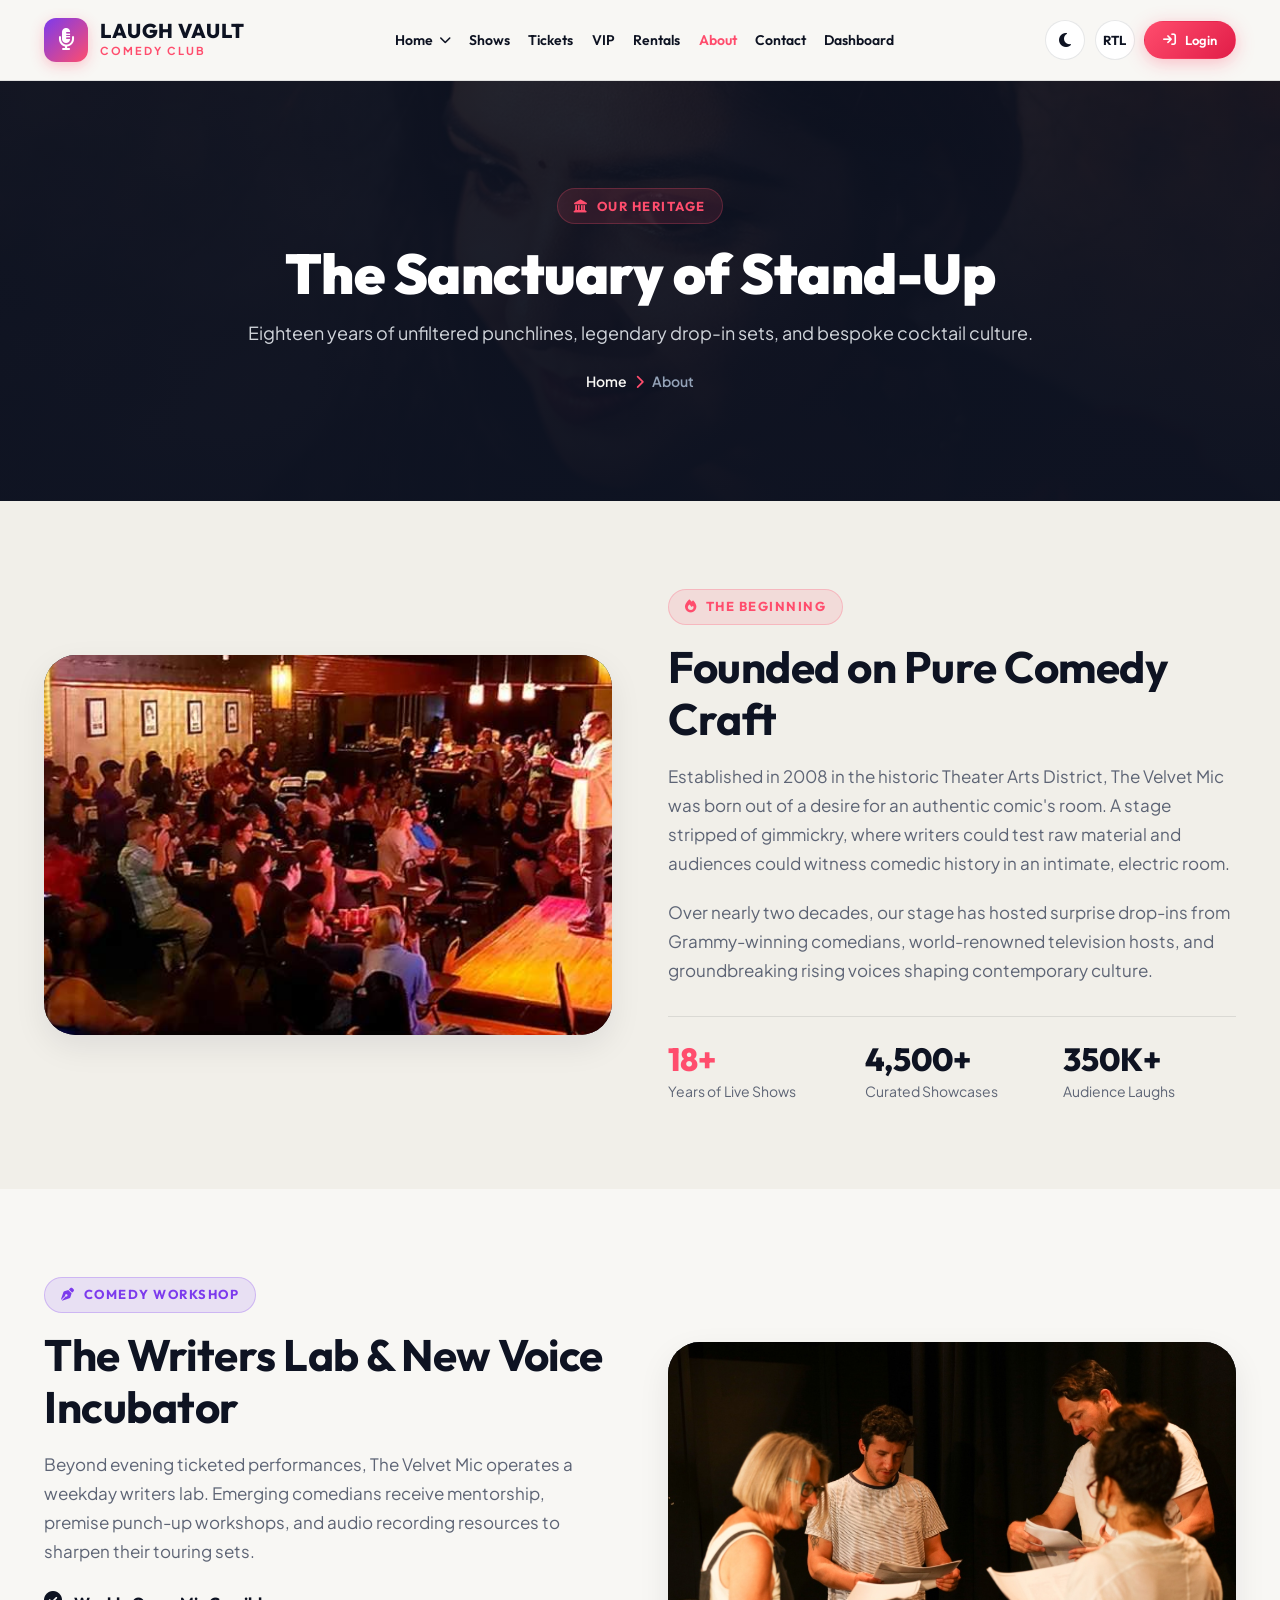
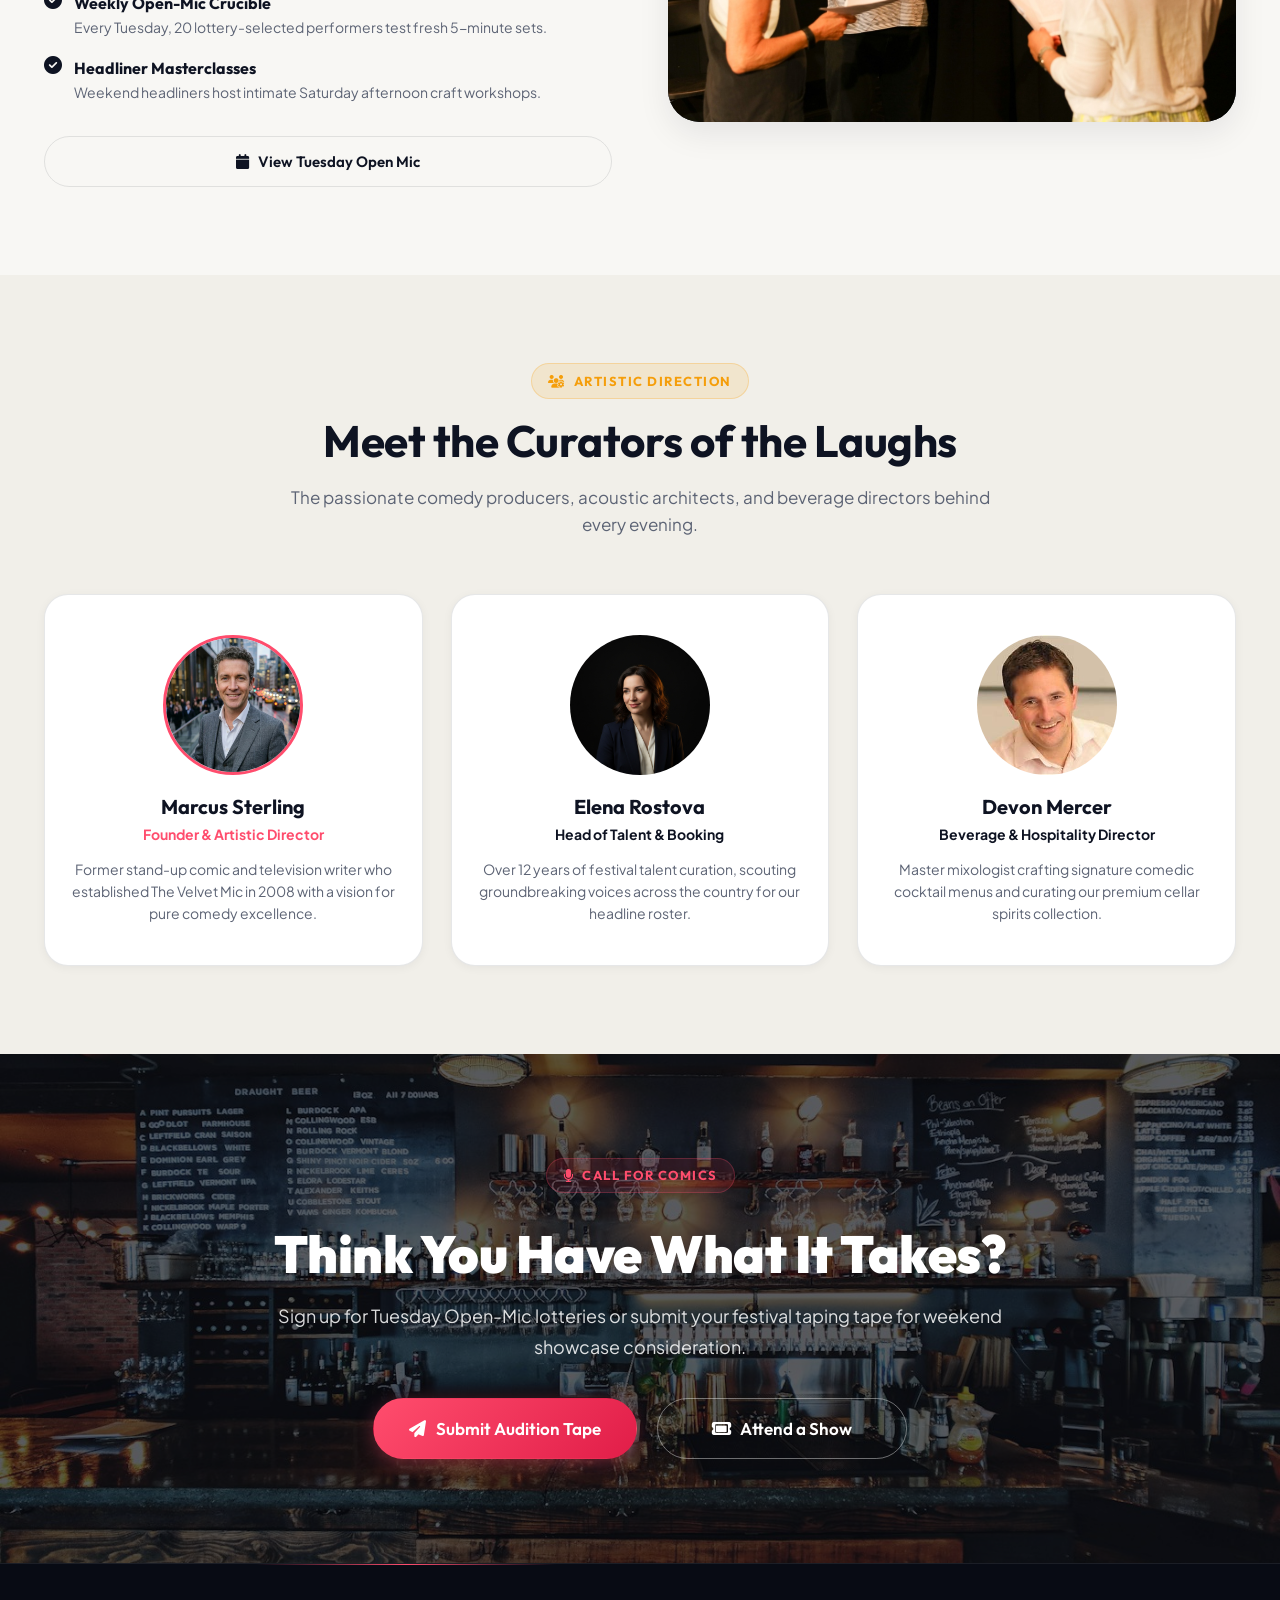
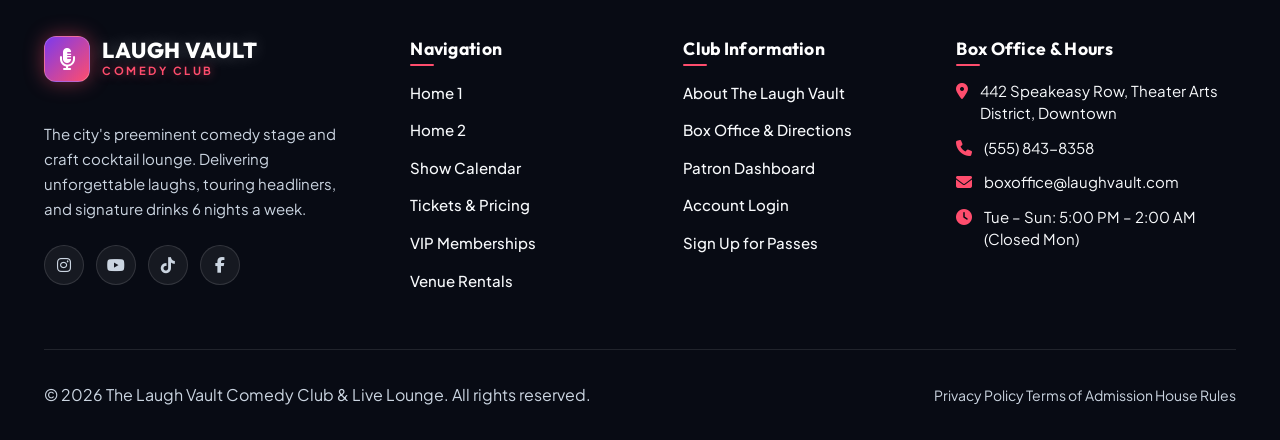
==== commit 2fa8e5f9: "first commit" ====
--- a/about.html
+++ b/about.html
@@ -8,8 +8,8 @@
   
   <link rel="icon" type="image/svg+xml" href="assets/images/favicon.svg">
   <link rel="stylesheet" href="https://cdnjs.cloudflare.com/ajax/libs/font-awesome/6.5.1/css/all.min.css">
-  <link rel="stylesheet" href="assets/css/style.css">
-  <link rel="stylesheet" href="assets/css/responsive.css">
+  <link rel="stylesheet" href="assets/css/style.css?v=2.8">
+  <link rel="stylesheet" href="assets/css/responsive.css?v=2.8">
 </head>
 <body>
 
--- a/assets/css/style.css
+++ b/assets/css/style.css
@@ -353,6 +353,9 @@
 .section-eyebrow {
   display: inline-flex;
   align-items: center;
+  align-self: flex-start;
+  width: fit-content !important;
+  max-width: fit-content !important;
   gap: 0.5rem;
   padding: 0.4rem 1rem;
   background: rgba(255, 77, 109, 0.12);
@@ -371,6 +374,61 @@
   background: rgba(124, 58, 237, 0.12);
   color: var(--color-secondary);
   border-color: rgba(124, 58, 237, 0.25);
+}
+
+.section-eyebrow.eyebrow-coral {
+  background: rgba(255, 77, 109, 0.12);
+  color: var(--color-accent);
+  border-color: rgba(255, 77, 109, 0.25);
+}
+
+.section-eyebrow.eyebrow-amber {
+  background: rgba(245, 158, 11, 0.12);
+  color: var(--color-warm);
+  border-color: rgba(245, 158, 11, 0.25);
+}
+
+.section-eyebrow.eyebrow-teal {
+  background: rgba(20, 184, 166, 0.12);
+  color: #14B8A6;
+  border-color: rgba(20, 184, 166, 0.25);
+}
+
+.section-header .section-eyebrow {
+  margin-left: auto;
+  margin-right: auto;
+  align-self: center;
+}
+
+.section-header.text-start .section-eyebrow {
+  margin-left: 0;
+  margin-right: auto;
+  align-self: flex-start;
+}
+
+[dir="rtl"] .section-header.text-start .section-eyebrow {
+  margin-left: auto;
+  margin-right: 0;
+}
+
+.split-content .section-eyebrow,
+.experience-content .section-eyebrow,
+.marquee-cta-content .section-eyebrow,
+.cta-content .section-eyebrow {
+  align-self: flex-start !important;
+  width: fit-content !important;
+  max-width: fit-content !important;
+  display: inline-flex !important;
+  margin-left: 0;
+  margin-right: auto;
+}
+
+[dir="rtl"] .split-content .section-eyebrow,
+[dir="rtl"] .experience-content .section-eyebrow,
+[dir="rtl"] .marquee-cta-content .section-eyebrow,
+[dir="rtl"] .cta-content .section-eyebrow {
+  margin-left: auto;
+  margin-right: 0;
 }
 
 .section-title {
@@ -1428,9 +1486,10 @@
   color: var(--color-accent);
 }
 
-/* Home 2 Categories */
+/* Home 2 Categories Section */
 .h2-categories-section {
   background: var(--color-surface-soft);
+  padding: 5.5rem 0;
 }
 
 .categories-grid {
@@ -1482,9 +1541,18 @@
 .category-title {
   font-size: 1.15rem;
   font-weight: 800;
-  margin-bottom: 0.4rem;
+  margin-bottom: 0.5rem;
   color: var(--color-text);
   line-height: 1.35;
+  text-align: left;
+}
+
+.category-desc {
+  font-size: 0.875rem;
+  color: var(--color-text-muted);
+  margin-bottom: 1rem;
+  line-height: 1.55;
+  text-align: left;
 }
 
 .category-count {
@@ -1495,184 +1563,238 @@
   color: var(--color-accent);
   display: inline-block;
   padding-top: 0.5rem;
-}
-
-/* Home 2 Featured Nights */
+  text-align: left;
+}
+
+/* Home 2 Featured Nights (Signature Residencies) */
+.h2-featured-section {
+  padding: 5.5rem 0;
+  background: var(--color-bg);
+}
+
+/* Featured Nights Layout (1 Large Left + 2 Stacked Right) */
 .featured-nights-layout {
   display: grid;
-  grid-template-columns: 1.35fr 1fr;
-  gap: 1.75rem;
-}
-
-.featured-big-card {
+  grid-template-columns: 1.15fr 0.95fr;
+  gap: 1.5rem;
+  align-items: stretch;
+}
+
+.featured-nights-side-stack {
+  display: flex;
+  flex-direction: column;
+  gap: 1.5rem;
+  height: 100%;
+}
+
+.featured-card {
   position: relative;
   border-radius: var(--radius-xl);
   overflow: hidden;
-  min-height: 480px;
+  height: 100%;
   display: flex;
   flex-direction: column;
   justify-content: flex-end;
-  box-shadow: 0 10px 30px rgba(0, 0, 0, 0.5);
+  box-shadow: 0 10px 30px rgba(0, 0, 0, 0.35);
   background: #080B14;
-}
-
-.featured-big-card img {
+  border: 1px solid rgba(255, 255, 255, 0.1);
+  transition: transform var(--transition-normal), box-shadow var(--transition-normal), border-color var(--transition-normal);
+}
+
+.featured-card.featured-card-large {
+  min-height: 480px;
+}
+
+.featured-card.featured-card-small {
+  flex: 1;
+  min-height: 228px;
+}
+
+.featured-card:hover {
+  transform: translateY(-4px);
+  box-shadow: 0 16px 40px rgba(0, 0, 0, 0.5), 0 0 20px rgba(255, 77, 109, 0.2);
+  border-color: rgba(255, 77, 109, 0.4);
+}
+
+.featured-card-media {
   position: absolute;
   top: 0;
   left: 0;
   width: 100%;
   height: 100%;
-  object-fit: cover;
-}
-
-.featured-big-card::after {
-  content: '';
+  z-index: 1;
+}
+
+.featured-card-media img {
   position: absolute;
   top: 0;
   left: 0;
   width: 100%;
   height: 100%;
-  background: linear-gradient(180deg, rgba(8, 11, 20, 0.25) 0%, rgba(8, 11, 20, 0.65) 45%, rgba(6, 8, 16, 0.96) 100%);
+  object-fit: cover;
+  object-position: center top;
+  transition: transform 0.6s cubic-bezier(0.16, 1, 0.3, 1);
+}
+
+.featured-card:hover .featured-card-media img {
+  transform: scale(1.04);
+}
+
+.featured-card-overlay-gradient {
+  position: absolute;
+  top: 0;
+  left: 0;
+  width: 100%;
+  height: 100%;
+  background: linear-gradient(180deg, rgba(8, 11, 20, 0.05) 0%, rgba(8, 11, 20, 0.15) 30%, rgba(6, 8, 16, 0.68) 65%, rgba(4, 5, 12, 0.92) 100%);
   pointer-events: none;
-  z-index: 1;
-}
-
-.featured-card-overlay {
+  z-index: 2;
+}
+
+.featured-card::after {
+  display: none;
+}
+
+.featured-card-content {
   position: relative;
-  z-index: 2;
+  z-index: 3;
   padding: 1.75rem;
   width: 100%;
+  height: 100%;
   display: flex;
   flex-direction: column;
+  justify-content: flex-end;
   align-items: flex-start;
-  justify-content: flex-end;
   text-align: left;
   box-sizing: border-box;
 }
 
+.featured-card-small .featured-card-content {
+  padding: 1.35rem 1.5rem;
+}
+
+.featured-card-badge-wrap {
+  align-self: flex-start;
+  margin-bottom: 0.55rem;
+}
+
+.featured-card-badge-wrap .badge {
+  font-size: 0.6875rem;
+  font-weight: 800;
+  letter-spacing: 0.75px;
+  padding: 0.28rem 0.75rem;
+  border-radius: var(--radius-full);
+  backdrop-filter: blur(8px);
+  background: rgba(8, 11, 20, 0.75);
+  box-shadow: 0 2px 8px rgba(0, 0, 0, 0.4);
+  text-transform: uppercase;
+  display: inline-block;
+}
+
+.featured-card-badge-wrap .badge.badge-coral {
+  color: #FF758F !important;
+  border: 1.5px solid #FF4D6D !important;
+}
+
+.featured-card-badge-wrap .badge.badge-violet {
+  color: #C4B5FD !important;
+  border: 1.5px solid #8B5CF6 !important;
+}
+
+.featured-card-badge-wrap .badge.badge-gold,
+.featured-card-badge-wrap .badge.badge-amber {
+  color: #FDE047 !important;
+  border: 1.5px solid #F59E0B !important;
+}
+
 .featured-card-title {
-  font-size: 1.35rem;
+  font-size: 1.45rem;
   font-weight: 800;
   line-height: 1.25;
   color: #FFFFFF !important;
-  text-shadow: 0 2px 10px rgba(0, 0, 0, 0.9), 0 1px 3px rgba(0, 0, 0, 0.8) !important;
+  text-shadow: 0 2px 8px rgba(0, 0, 0, 0.85);
   text-align: left;
-  margin: 0 0 0.4rem 0;
-}
-
-.featured-side-stack {
-  display: flex;
-  flex-direction: column;
-  gap: 1.5rem;
-}
-
-.featured-mini-card {
-  position: relative;
-  border-radius: var(--radius-lg);
-  overflow: hidden;
-  min-height: 260px;
-  height: auto;
-  display: flex;
-  flex-direction: column;
-  justify-content: flex-end;
-  box-shadow: 0 8px 24px rgba(0, 0, 0, 0.45);
-  background: #080B14;
-}
-
-.featured-mini-card img {
-  position: absolute;
-  top: 0;
-  left: 0;
-  width: 100%;
-  height: 100%;
-  object-fit: cover;
-}
-
-.featured-mini-card::after {
-  content: '';
-  position: absolute;
-  top: 0;
-  left: 0;
-  width: 100%;
-  height: 100%;
-  background: linear-gradient(180deg, rgba(8, 11, 20, 0.35) 0%, rgba(8, 11, 20, 0.78) 40%, rgba(6, 8, 16, 0.97) 100%);
-  pointer-events: none;
-  z-index: 1;
-}
-
-.featured-mini-card .featured-card-overlay {
-  padding: 1.75rem;
-}
-
-.featured-card-overlay h4 {
-  font-size: 1.25rem;
-  font-weight: 800;
-  line-height: 1.25;
-  color: #FFFFFF !important;
-  text-shadow: 0 2px 8px rgba(0, 0, 0, 0.95), 0 1px 2px rgba(0, 0, 0, 0.9) !important;
-  margin: 0 0 0.4rem 0;
+  margin: 0 0 0.35rem 0;
+  width: 100%;
+}
+
+.featured-card-small .featured-card-title {
+  font-size: 1.2rem;
+  margin: 0 0 0.25rem 0;
+}
+
+.featured-card-desc {
+  color: #CBD5E1 !important;
+  font-size: 0.84rem;
+  line-height: 1.45;
+  margin: 0 0 0.85rem 0;
+  text-shadow: 0 1px 5px rgba(0, 0, 0, 0.85);
   text-align: left;
-}
-
-.featured-card-overlay p {
-  color: #CBD5E1 !important;
+  max-width: 500px;
+}
+
+.featured-card-small .featured-card-desc {
+  font-size: 0.785rem;
+  line-height: 1.4;
+  margin: 0 0 0.75rem 0;
+  max-width: 440px;
+}
+
+/* Large Card Bottom Row: Button + Meta text in one row */
+.featured-card-bottom-row {
+  display: flex;
+  align-items: center;
+  gap: 1.25rem;
+  flex-wrap: wrap;
+  width: 100%;
+  margin-top: 0.25rem;
+}
+
+.featured-card-bottom-row .btn {
+  width: auto;
+  padding: 0.55rem 1.25rem;
+  font-size: 0.85rem;
+  font-weight: 700;
+  border-radius: var(--radius-full);
+}
+
+.featured-card-bottom-row .featured-card-meta {
   font-size: 0.8125rem;
-  line-height: 1.5;
-  margin: 0 0 0.85rem 0;
-  text-shadow: 0 1px 6px rgba(0, 0, 0, 0.9) !important;
-  text-align: left;
-}
-
-.featured-card-overlay .badge {
-  background: rgba(8, 11, 20, 0.88) !important;
-  backdrop-filter: blur(8px) !important;
-  font-weight: 800 !important;
-  letter-spacing: 0.8px !important;
-  box-shadow: 0 2px 8px rgba(0, 0, 0, 0.6) !important;
-  text-shadow: 0 1px 3px rgba(0, 0, 0, 0.8) !important;
-}
-
-.featured-card-overlay .badge.badge-coral {
-  color: #FF758F !important;
-  border: 1.5px solid #FF4D6D !important;
-}
-
-.featured-card-overlay .badge.badge-violet {
-  color: #C4B5FD !important;
-  border: 1.5px solid #8B5CF6 !important;
-}
-
-.featured-card-overlay .badge.badge-gold,
-.featured-card-overlay .badge.badge-amber {
-  color: #FDE047 !important;
-  border: 1.5px solid #F59E0B !important;
-}
-
-.featured-card-overlay .btn-outline {
-  background: rgba(14, 19, 34, 0.8) !important;
-  backdrop-filter: blur(6px) !important;
-  color: #FFFFFF !important;
-  border: 1.5px solid rgba(255, 255, 255, 0.5) !important;
-  font-weight: 700 !important;
-}
-
-.featured-card-overlay .btn-outline:hover {
-  background: var(--color-primary) !important;
-  border-color: var(--color-primary) !important;
-  color: #FFFFFF !important;
-}
-
-.featured-action-row {
-  display: flex;
-  gap: 1rem;
-  align-items: center;
-  flex-wrap: wrap;
-}
-
-.featured-showtime {
-  font-size: 0.875rem;
   font-weight: 600;
-  color: var(--color-highlight);
+  color: #FCD34D !important;
+  display: inline-flex;
+  align-items: center;
+  gap: 0.45rem;
+  text-shadow: 0 1px 4px rgba(0, 0, 0, 0.85);
+  white-space: nowrap;
+}
+
+/* Small Cards CTA Button: Left-aligned outline pill */
+.featured-card-actions {
+  width: 100%;
+  display: flex;
+  align-items: center;
+  justify-content: flex-start;
+  margin-top: auto;
+}
+
+.featured-card-actions .btn {
+  width: auto;
+  padding: 0.45rem 1.15rem;
+  font-size: 0.8125rem;
+  font-weight: 600;
+  border-radius: var(--radius-full);
+  border: 1px solid rgba(255, 255, 255, 0.4);
+  color: #FFFFFF;
+  background: rgba(8, 11, 20, 0.5);
+  backdrop-filter: blur(4px);
+  transition: all var(--transition-fast);
+}
+
+.featured-card-actions .btn:hover {
+  background: rgba(255, 255, 255, 0.15);
+  border-color: #FFFFFF;
+  color: #FFFFFF;
 }
 
 /* Ticket Stats Grid */
@@ -2102,13 +2224,16 @@
   display: flex;
   flex-direction: column;
   gap: 0.85rem;
-  margin-bottom: 2rem;
+  margin: 0 auto 2rem auto;
+  width: fit-content;
+  max-width: 100%;
   text-align: left;
   flex-grow: 1;
 }
 
 [dir="rtl"] .pricing-features {
   text-align: right;
+  margin: 0 auto 2rem auto;
 }
 
 .pricing-features li {
@@ -2161,7 +2286,7 @@
 
 .form-control:focus {
   border-color: var(--color-accent);
-  background: var(--color-surface);
+  background-color: var(--color-surface);
   box-shadow: 0 0 0 4px rgba(255, 77, 109, 0.15);
 }
 
@@ -2170,21 +2295,40 @@
   -webkit-appearance: none;
   -moz-appearance: none;
   background-image: url("data:image/svg+xml,%3Csvg xmlns='http://www.w3.org/2000/svg' width='16' height='16' viewBox='0 0 24 24' fill='none' stroke='%23080B14' stroke-width='2.5' stroke-linecap='round' stroke-linejoin='round'%3E%3Cpolyline points='6 9 12 15 18 9'%3E%3C/polyline%3E%3C/svg%3E");
-  background-repeat: no-repeat;
-  background-position: right 1.25rem center;
-  background-size: 16px 16px;
+  background-repeat: no-repeat !important;
+  background-position: right 1.25rem center !important;
+  background-size: 16px 16px !important;
   padding-right: 2.75rem;
   cursor: pointer;
 }
 
 [data-theme="dark"] select.form-control {
   background-image: url("data:image/svg+xml,%3Csvg xmlns='http://www.w3.org/2000/svg' width='16' height='16' viewBox='0 0 24 24' fill='none' stroke='%23FFFFFF' stroke-width='2.5' stroke-linecap='round' stroke-linejoin='round'%3E%3Cpolyline points='6 9 12 15 18 9'%3E%3C/polyline%3E%3C/svg%3E");
-}
-
-[dir="rtl"] select.form-control {
-  background-position: left 1.25rem center;
+  background-repeat: no-repeat !important;
+  background-position: right 1.25rem center !important;
+  background-size: 16px 16px !important;
+}
+
+[dir="rtl"] select.form-control,
+[dir="rtl"] [data-theme="dark"] select.form-control {
+  background-position: left 1.25rem center !important;
   padding-right: 1.25rem;
   padding-left: 2.75rem;
+}
+
+input[type="number"].form-control::-webkit-inner-spin-button,
+input[type="number"].form-control::-webkit-outer-spin-button {
+  opacity: 1 !important;
+  cursor: pointer;
+  height: 28px;
+  position: relative;
+  margin-right: -2px;
+}
+
+[data-theme="dark"] input[type="number"].form-control::-webkit-inner-spin-button,
+[data-theme="dark"] input[type="number"].form-control::-webkit-outer-spin-button {
+  opacity: 1 !important;
+  filter: invert(0.85);
 }
 
 input[type="date"].form-control {
@@ -2334,8 +2478,8 @@
 .dashboard-header-container {
   width: 100% !important;
   max-width: 100% !important;
-  padding-left: 2rem !important;
-  padding-right: 2rem !important;
+  padding-left: 1.5rem !important;
+  padding-right: 1.5rem !important;
   margin: 0 !important;
 }
 
@@ -2344,13 +2488,13 @@
   align-items: center;
   justify-content: space-between;
   width: 100%;
-  height: 70px;
+  height: 60px;
 }
 
 .dashboard-actions {
   display: flex;
   align-items: center;
-  gap: 0.65rem;
+  gap: 0.5rem;
   margin-left: auto;
 }
 
@@ -2364,7 +2508,8 @@
   align-items: center;
   gap: 0.45rem;
   font-weight: 600;
-  padding: 0.5rem 1rem;
+  padding: 0.4rem 0.85rem;
+  font-size: 0.8125rem;
 }
 
 .dashboard-logout-btn {
@@ -2372,13 +2517,14 @@
   align-items: center;
   gap: 0.45rem;
   font-weight: 600;
-  padding: 0.5rem 1.15rem;
+  padding: 0.4rem 0.95rem;
+  font-size: 0.8125rem;
 }
 
 .dashboard-layout {
   display: grid;
-  grid-template-columns: 280px 1fr;
-  min-height: calc(100vh - 70px);
+  grid-template-columns: 250px 1fr;
+  min-height: calc(100vh - 60px);
   background: var(--color-bg);
   margin: 0;
   padding: 0;
@@ -2387,14 +2533,14 @@
 .dashboard-sidebar {
   background: var(--color-surface);
   border-right: 1px solid var(--color-border);
-  padding: 1.25rem 1.25rem;
+  padding: 0.85rem 0.85rem;
   display: flex;
   flex-direction: column;
-  gap: 1.25rem;
+  gap: 0.75rem;
   position: sticky;
-  top: 70px;
+  top: 60px;
   align-self: start;
-  height: calc(100vh - 70px);
+  height: calc(100vh - 60px);
   overflow-y: auto;
 }
 
@@ -2405,53 +2551,54 @@
 
 .sidebar-user {
   text-align: center;
-  padding-bottom: 1.5rem;
+  padding-bottom: 0.75rem;
   border-bottom: 1px solid var(--color-border);
 }
 
 .sidebar-avatar {
-  width: 80px;
-  height: 80px;
+  width: 56px;
+  height: 56px;
   border-radius: 50%;
   overflow: hidden;
-  margin: 0 auto 0.75rem;
-  border: 3px solid var(--color-accent);
+  margin: 0 auto 0.4rem;
+  border: 2.5px solid var(--color-accent);
 }
 
 .sidebar-user-name {
   font-family: var(--font-heading);
   font-weight: 800;
-  font-size: 1.125rem;
+  font-size: 0.9375rem;
   color: var(--color-text);
+  line-height: 1.25;
 }
 
 .sidebar-user-tier {
   display: inline-block;
-  font-size: 0.6875rem;
+  font-size: 0.625rem;
   font-weight: 800;
-  letter-spacing: 1px;
+  letter-spacing: 0.8px;
   color: var(--color-accent);
   background: rgba(255, 77, 109, 0.1);
-  padding: 3px 10px;
+  padding: 2px 8px;
   border-radius: var(--radius-full);
-  margin-top: 0.35rem;
+  margin-top: 0.2rem;
 }
 
 .sidebar-nav {
   display: flex;
   flex-direction: column;
-  gap: 0.4rem;
+  gap: 0.25rem;
 }
 
 .sidebar-nav-item {
   display: flex;
   align-items: center;
-  gap: 0.85rem;
-  padding: 0.75rem 1rem;
+  gap: 0.75rem;
+  padding: 0.55rem 0.85rem;
   border-radius: var(--radius-sm);
   font-family: var(--font-heading);
   font-weight: 600;
-  font-size: 0.9375rem;
+  font-size: 0.875rem;
   color: var(--color-text);
   transition: all var(--transition-fast);
 }
@@ -2463,7 +2610,7 @@
 }
 
 .dashboard-main {
-  padding: 1.25rem 2rem 2.5rem 2rem;
+  padding: 1.25rem 1.75rem 2.5rem 1.75rem;
   overflow-y: auto;
   min-width: 0;
 }
@@ -2474,19 +2621,25 @@
   margin: 0 auto;
 }
 
+.dashboard-main section,
 .dash-tab-content {
   display: none;
-  animation: fadeInTab 0.25s ease-in-out;
-}
-
+  padding: 0 !important;
+  margin: 0 !important;
+  animation: fadeInTab 0.2s ease-in-out;
+}
+
+.dashboard-main section.active,
 .dash-tab-content.active {
   display: block;
+  padding: 0 !important;
+  margin: 0 !important;
 }
 
 @keyframes fadeInTab {
   from {
     opacity: 0;
-    transform: translateY(6px);
+    transform: translateY(4px);
   }
   to {
     opacity: 1;
@@ -2498,15 +2651,30 @@
   display: flex;
   justify-content: space-between;
   align-items: center;
-  margin-top: 0;
-  margin-bottom: 1.25rem;
+  margin-top: 0 !important;
+  margin-bottom: 1.25rem !important;
+  padding-top: 0 !important;
   flex-wrap: wrap;
-  gap: 1rem;
+  gap: 0.75rem;
+}
+
+.dash-page-header > div {
+  display: flex;
+  flex-direction: column;
 }
 
 .dash-page-header h1 {
-  margin-top: 0;
-  margin-bottom: 0.25rem;
+  margin: 0 0 0.15rem 0;
+  font-size: 1.625rem;
+  font-weight: 800;
+  line-height: 1.2;
+}
+
+.dash-page-header p {
+  margin: 0;
+  color: var(--color-text-muted);
+  font-size: 0.875rem;
+  line-height: 1.4;
 }
 
 .dash-ticket-card {
@@ -2559,29 +2727,34 @@
 
 .dash-form-grid {
   display: grid;
-  grid-template-columns: 1fr 1fr;
-  gap: 1.5rem;
+  grid-template-columns: repeat(2, minmax(0, 1fr));
+  gap: 1.15rem 1.25rem;
   width: 100%;
   box-sizing: border-box;
+  margin-bottom: 1.15rem;
+}
+
+.dash-form-grid > .dash-form-group {
+  margin-bottom: 0;
 }
 
 .dash-form-group {
   display: flex;
   flex-direction: column;
-  gap: 0.4rem;
-  margin-bottom: 1rem;
+  gap: 0.35rem;
+  margin-bottom: 1.15rem;
   width: 100%;
   max-width: 100%;
+  min-width: 0;
   box-sizing: border-box;
-  overflow: hidden;
 }
 
 .dash-form-group label {
   font-family: var(--font-heading);
   font-weight: 700;
-  font-size: 0.875rem;
+  font-size: 0.84375rem;
   color: var(--color-text);
-  margin-bottom: 0.15rem;
+  margin-bottom: 0.1rem;
 }
 
 .dash-form-group input,
@@ -2591,15 +2764,51 @@
   max-width: 100% !important;
   min-width: 0 !important;
   box-sizing: border-box !important;
-  padding: 0.75rem 1rem;
+  padding: 0.7rem 1rem;
   border-radius: var(--radius-sm);
   border: 1px solid var(--color-border);
-  background: var(--color-surface-soft);
+  background-color: var(--color-surface-soft);
   color: var(--color-text);
-  font-size: 0.9375rem;
+  font-size: 0.9rem;
   font-family: inherit;
   transition: border-color var(--transition-fast), box-shadow var(--transition-fast);
-  text-overflow: ellipsis;
+}
+
+.dash-form-group select {
+  appearance: none;
+  -webkit-appearance: none;
+  -moz-appearance: none;
+  background-image: url("data:image/svg+xml,%3Csvg xmlns='http://www.w3.org/2000/svg' width='16' height='16' viewBox='0 0 24 24' fill='none' stroke='%23080B14' stroke-width='2.5' stroke-linecap='round' stroke-linejoin='round'%3E%3Cpolyline points='6 9 12 15 18 9'%3E%3C/polyline%3E%3C/svg%3E");
+  background-repeat: no-repeat !important;
+  background-position: right 1rem center !important;
+  background-size: 14px 14px !important;
+  padding-right: 2.75rem !important;
+  cursor: pointer;
+  line-height: 1.4;
+}
+
+[data-theme="dark"] .dash-form-group select {
+  background-image: url("data:image/svg+xml,%3Csvg xmlns='http://www.w3.org/2000/svg' width='16' height='16' viewBox='0 0 24 24' fill='none' stroke='%23FFFFFF' stroke-width='2.5' stroke-linecap='round' stroke-linejoin='round'%3E%3Cpolyline points='6 9 12 15 18 9'%3E%3C/polyline%3E%3C/svg%3E");
+  background-repeat: no-repeat !important;
+  background-position: right 1rem center !important;
+  background-size: 14px 14px !important;
+}
+
+.dash-form-group select option {
+  background-color: #FFFFFF;
+  color: #080B14;
+  padding: 0.5rem;
+}
+
+[data-theme="dark"] .dash-form-group select option {
+  background-color: #131828;
+  color: #F8FAFC;
+}
+
+[dir="rtl"] .dash-form-group select {
+  background-position: left 1rem center !important;
+  padding-right: 1rem !important;
+  padding-left: 2.75rem !important;
 }
 
 .dash-form-group input:focus,
@@ -2613,36 +2822,36 @@
 .dash-stat-grid {
   display: grid;
   grid-template-columns: repeat(4, 1fr);
-  gap: 1.25rem;
-  margin-bottom: 2rem;
+  gap: 1rem;
+  margin-bottom: 1.25rem;
 }
 
 .dash-stat-card {
   background: var(--color-surface);
   border: 1px solid var(--color-border);
   border-radius: var(--radius-lg);
-  padding: 1.5rem;
+  padding: 1rem 1.15rem;
   box-shadow: var(--shadow-sm);
   transition: all var(--transition-fast);
 }
 
 .dash-stat-card:hover {
   border-color: var(--color-accent);
-  transform: translateY(-3px);
+  transform: translateY(-2px);
 }
 
 .dash-stat-val {
-  font-size: 2rem;
+  font-size: 1.625rem;
   font-weight: 900;
   font-family: var(--font-heading);
   color: var(--color-accent);
   line-height: 1.1;
-  margin-bottom: 0.25rem;
+  margin-bottom: 0.2rem;
 }
 
 .dash-stat-label {
-  font-size: 0.8125rem;
-  font-weight: 600;
+  font-size: 0.75rem;
+  font-weight: 700;
   color: var(--color-text-muted);
   text-transform: uppercase;
   letter-spacing: 0.5px;
@@ -2982,48 +3191,6 @@
 
 
 
-/* Featured Nights Layout */
-.featured-nights-layout {
-  display: grid;
-  grid-template-columns: 1.4fr 1fr;
-  gap: 1.75rem;
-}
-
-.featured-big-card {
-  position: relative;
-  border-radius: var(--radius-xl);
-  overflow: hidden;
-  min-height: 440px;
-  display: flex;
-  flex-direction: column;
-  justify-content: flex-end;
-  padding: 3rem;
-  color: #FFFFFF;
-}
-
-.featured-big-bg {
-  position: absolute;
-  top: 0;
-  left: 0;
-  width: 100%;
-  height: 100%;
-  object-fit: cover;
-}
-
-.featured-big-overlay {
-  position: absolute;
-  top: 0;
-  left: 0;
-  width: 100%;
-  height: 100%;
-  background: linear-gradient(180deg, rgba(8, 10, 18, 0.2) 0%, rgba(8, 10, 18, 0.92) 100%);
-}
-
-.featured-big-content {
-  position: relative;
-  z-index: 2;
-}
-
 /* Moments Grid */
 .moments-grid {
   display: grid;
@@ -3741,6 +3908,54 @@
 
 [dir="rtl"] .footer-links a:hover {
   transform: translateX(-4px);
+}
+
+/* Home 2 RTL Direction Support */
+[dir="rtl"] .category-title,
+[dir="rtl"] .category-desc,
+[dir="rtl"] .category-count {
+  text-align: right;
+}
+
+[dir="rtl"] .featured-card-content,
+[dir="rtl"] .featured-show-content,
+[dir="rtl"] .featured-card-overlay {
+  align-items: flex-start;
+  text-align: right;
+}
+
+[dir="rtl"] .featured-card-badge-wrap,
+[dir="rtl"] .featured-card-content .badge,
+[dir="rtl"] .featured-show-content .badge,
+[dir="rtl"] .featured-card-overlay .badge {
+  align-self: flex-start;
+}
+
+[dir="rtl"] .featured-card-title,
+[dir="rtl"] .featured-show-title,
+[dir="rtl"] .featured-card-overlay h3,
+[dir="rtl"] .featured-card-overlay h4 {
+  text-align: right;
+}
+
+[dir="rtl"] .featured-card-desc,
+[dir="rtl"] .featured-show-desc,
+[dir="rtl"] .featured-card-overlay p {
+  text-align: right;
+}
+
+[dir="rtl"] .featured-card-meta,
+[dir="rtl"] .featured-show-timing,
+[dir="rtl"] .featured-showtime {
+  text-align: right;
+  flex-direction: row;
+}
+
+[dir="rtl"] .moment-title,
+[dir="rtl"] .moment-desc,
+[dir="rtl"] .moment-body h4,
+[dir="rtl"] .moment-body p {
+  text-align: right;
 }
 
 .footer-contact-list li,
--- a/assets/css/responsive.css
+++ b/assets/css/responsive.css
@@ -2,6 +2,16 @@
    THE VELVET MIC — Responsive Stylesheet
    Full viewport coverage: 200px -> 1920px+
    ========================================================================== */
+
+/* Universal Eyebrow Pill Sizing & Alignment (Text Width Only) */
+.section-eyebrow,
+.h2-hero-eyebrow,
+.eyebrow {
+  width: fit-content !important;
+  max-width: fit-content !important;
+  display: inline-flex !important;
+  box-sizing: border-box !important;
+}
 
 /* Large Desktops (1440px+) */
 @media (min-width: 1440px) {
@@ -106,29 +116,86 @@
     grid-template-columns: 1fr;
     padding: 3rem 2rem;
     text-align: center;
+    gap: 2.25rem;
+  }
+
+  .cta-content {
+    display: flex !important;
+    flex-direction: column !important;
+    align-items: center !important;
+    text-align: center !important;
+    max-width: 680px;
+    margin: 0 auto;
+    width: 100%;
+  }
+
+  .cta-content .section-eyebrow {
+    margin-left: auto !important;
+    margin-right: auto !important;
+    display: inline-flex !important;
+  }
+
+  .cta-title {
+    text-align: center !important;
+    margin-left: auto !important;
+    margin-right: auto !important;
+  }
+
+  .cta-desc {
+    text-align: center !important;
+    margin-left: auto !important;
+    margin-right: auto !important;
+    max-width: 600px;
+  }
+
+  .cta-buttons-wrap {
+    display: flex !important;
+    justify-content: center !important;
+    align-items: center !important;
+    gap: 1rem !important;
+    margin: 0 auto !important;
+    width: 100% !important;
+    flex-wrap: wrap !important;
   }
 
   .cta-action-box {
-    max-width: 500px;
+    max-width: 520px;
     margin: 0 auto;
     width: 100%;
+    text-align: center;
+  }
+
+  .cta-perks-row {
+    justify-content: center !important;
   }
 
   .categories-grid {
     grid-template-columns: repeat(2, 1fr);
+    gap: 1.25rem;
   }
 
   .featured-nights-layout {
     grid-template-columns: 1fr;
-  }
-
-  .featured-big-card {
-    min-height: 380px;
+    gap: 1.25rem;
+  }
+
+  .featured-card.featured-card-large {
+    min-height: 400px;
+  }
+
+  .featured-nights-side-stack {
+    display: grid;
+    grid-template-columns: repeat(2, 1fr);
+    gap: 1.25rem;
+  }
+
+  .featured-card.featured-card-small {
+    min-height: 260px;
   }
 
   .moments-grid {
     grid-template-columns: repeat(3, 1fr);
-    gap: 1.5rem;
+    gap: 1.25rem;
   }
 
   .bento-grid,
@@ -139,6 +206,34 @@
     grid-template-columns: repeat(2, 1fr);
   }
 
+  /* Center single odd pricing card on 2-col tablet grids */
+  .grid-3 > .pricing-card:last-child:nth-child(odd),
+  .pricing-grid > .pricing-card:last-child:nth-child(odd) {
+    grid-column: 1 / -1;
+    max-width: 440px;
+    margin: 0 auto;
+    width: 100%;
+  }
+
+  .pricing-card {
+    text-align: center;
+  }
+
+  .pricing-features {
+    margin: 0 auto 2rem auto !important;
+    width: fit-content !important;
+    max-width: 100% !important;
+    display: flex !important;
+    flex-direction: column !important;
+    align-items: flex-start !important;
+    text-align: left !important;
+  }
+
+  [dir="rtl"] .pricing-features {
+    text-align: right !important;
+    margin: 0 auto 2rem auto !important;
+  }
+
   .split-layout {
     grid-template-columns: 1fr;
     gap: 2.5rem;
@@ -147,6 +242,11 @@
   /* Auth & Dashboard Layout on Tablet */
   .auth-wrapper {
     grid-template-columns: 1fr;
+  }
+
+  .dash-form-grid {
+    grid-template-columns: 1fr !important;
+    gap: 1.1rem !important;
   }
 
   .auth-visual-pane {
@@ -441,8 +541,16 @@
   .dash-form-grid,
   .form-row {
     grid-template-columns: 1fr !important;
+    gap: 0.95rem !important;
+    margin-bottom: 0.95rem !important;
     width: 100% !important;
     box-sizing: border-box !important;
+  }
+
+  .dash-form-group {
+    margin-bottom: 0 !important;
+    gap: 0.35rem !important;
+    width: 100% !important;
   }
 
   .dash-form-group input,
@@ -453,8 +561,35 @@
     max-width: 100% !important;
     min-width: 0 !important;
     box-sizing: border-box !important;
-    overflow: hidden !important;
-    text-overflow: ellipsis !important;
+    padding: 0.7rem 0.95rem !important;
+    font-size: 0.9rem !important;
+  }
+
+  select.form-control,
+  .dash-form-group select {
+    background-repeat: no-repeat !important;
+    background-size: 14px 14px !important;
+    background-position: right 1rem center !important;
+    padding-right: 2.75rem !important;
+  }
+
+  [dir="rtl"] select.form-control,
+  [dir="rtl"] .dash-form-group select {
+    background-position: left 1rem center !important;
+    padding-right: 0.95rem !important;
+    padding-left: 2.75rem !important;
+  }
+
+  .dash-form-group select option,
+  select.form-control option {
+    background-color: #FFFFFF;
+    color: #080B14;
+  }
+
+  [data-theme="dark"] .dash-form-group select option,
+  [data-theme="dark"] select.form-control option {
+    background-color: #131828;
+    color: #F8FAFC;
   }
 
   .form-card,
@@ -464,7 +599,6 @@
     width: 100% !important;
     max-width: 100% !important;
     box-sizing: border-box !important;
-    overflow: hidden !important;
   }
 
   .experience-visual-stack {
@@ -537,20 +671,25 @@
 
   .cta-perks-row {
     flex-direction: column !important;
-    align-items: flex-start !important;
+    align-items: center !important;
+    justify-content: center !important;
     gap: 0.5rem !important;
-    padding-left: 0.25rem !important;
     margin-top: 1rem !important;
+    text-align: center !important;
   }
 
   .cta-perks-row span {
     white-space: normal !important;
+    display: inline-flex !important;
+    align-items: center !important;
+    justify-content: center !important;
   }
 
   .cta-buttons-wrap {
     flex-direction: column !important;
     width: 100% !important;
     gap: 0.85rem !important;
+    align-items: center !important;
   }
 
   .cta-buttons-wrap .btn {
@@ -647,21 +786,42 @@
   .featured-nights-layout {
     grid-template-columns: 1fr !important;
     gap: 1.25rem !important;
-  }
-
-  .featured-big-card {
-    min-height: 380px !important;
-  }
-
-  .featured-mini-card {
-    min-height: 260px !important;
+    width: 100% !important;
+    max-width: 460px !important;
+    margin: 0 auto !important;
+  }
+
+  .featured-card.featured-card-large {
+    min-height: 360px !important;
     height: auto !important;
-  }
-
+    width: 100% !important;
+  }
+
+  .featured-nights-side-stack {
+    display: flex !important;
+    flex-direction: column !important;
+    gap: 1.25rem !important;
+    width: 100% !important;
+  }
+
+  .featured-card.featured-card-small {
+    min-height: 250px !important;
+    height: auto !important;
+    width: 100% !important;
+  }
+
+  .featured-card-bottom-row {
+    flex-direction: column !important;
+    align-items: flex-start !important;
+    gap: 0.5rem !important;
+  }
+
+  .featured-card-content,
+  .featured-show-content,
   .featured-card-overlay,
   .featured-big-card .featured-card-overlay,
   .featured-mini-card .featured-card-overlay {
-    padding: 1.25rem !important;
+    padding: 1.35rem 1.25rem !important;
     display: flex !important;
     flex-direction: column !important;
     align-items: flex-start !important;
@@ -671,17 +831,21 @@
     width: 100% !important;
   }
 
+  .featured-card-badge-wrap,
+  .featured-card-content .badge,
+  .featured-show-content .badge,
   .featured-card-overlay .badge {
     align-self: flex-start !important;
     margin-left: 0 !important;
     margin-right: 0 !important;
-    margin-bottom: 0.45rem !important;
+    margin-bottom: 0.5rem !important;
     font-size: 0.6875rem !important;
     padding: 0.25rem 0.65rem !important;
   }
 
+  .featured-card-title,
+  .featured-show-title,
   .featured-card-overlay h3,
-  .featured-card-title,
   .featured-card-overlay h4 {
     font-size: 1.2rem !important;
     text-align: left !important;
@@ -692,39 +856,50 @@
     width: 100% !important;
   }
 
+  .featured-card-desc,
+  .featured-show-desc,
   .featured-card-overlay p {
     text-align: left !important;
     margin-left: 0 !important;
     margin-right: 0 !important;
-    margin-bottom: 0.75rem !important;
+    margin-bottom: 0.65rem !important;
     font-size: 0.8125rem !important;
     line-height: 1.45 !important;
     width: 100% !important;
     color: #CBD5E1 !important;
   }
 
+  .featured-card-meta,
+  .featured-show-timing,
+  .featured-showtime {
+    font-size: 0.775rem !important;
+    margin-bottom: 0.95rem !important;
+    display: inline-flex !important;
+    align-items: center !important;
+    gap: 0.45rem !important;
+    text-align: left !important;
+    width: 100% !important;
+  }
+
+  .featured-card-actions,
+  .featured-show-action,
   .featured-action-row {
     display: flex !important;
-    flex-direction: column !important;
-    align-items: flex-start !important;
-    gap: 0.4rem !important;
-    width: 100% !important;
+    align-items: center !important;
+    width: 100% !important;
+    margin-top: auto !important;
     margin-left: 0 !important;
   }
 
+  .featured-card-actions .btn,
+  .featured-show-action .btn,
   .featured-action-row .btn,
   .featured-card-overlay .btn {
-    align-self: flex-start !important;
-    margin-left: 0 !important;
-    width: auto !important;
+    width: 100% !important;
+    justify-content: center !important;
+    text-align: center !important;
     font-size: 0.8125rem !important;
-    padding: 0.45rem 0.95rem !important;
-  }
-
-  .featured-showtime {
-    text-align: left !important;
-    margin-left: 0 !important;
-    font-size: 0.75rem !important;
+    padding: 0.55rem 1rem !important;
   }
 
   .ticket-stats-grid {
@@ -829,6 +1004,12 @@
     width: 100%;
   }
 
+  .pricing-card {
+    max-width: 440px;
+    margin: 0 auto;
+    width: 100%;
+  }
+
   .bento-body h3,
   .bento-body p {
     min-height: auto !important;
@@ -847,7 +1028,7 @@
   }
 
   .dashboard-main {
-    padding: 1.25rem 1rem;
+    padding: 0.85rem 0.85rem 1.75rem 0.85rem !important;
   }
 }
 
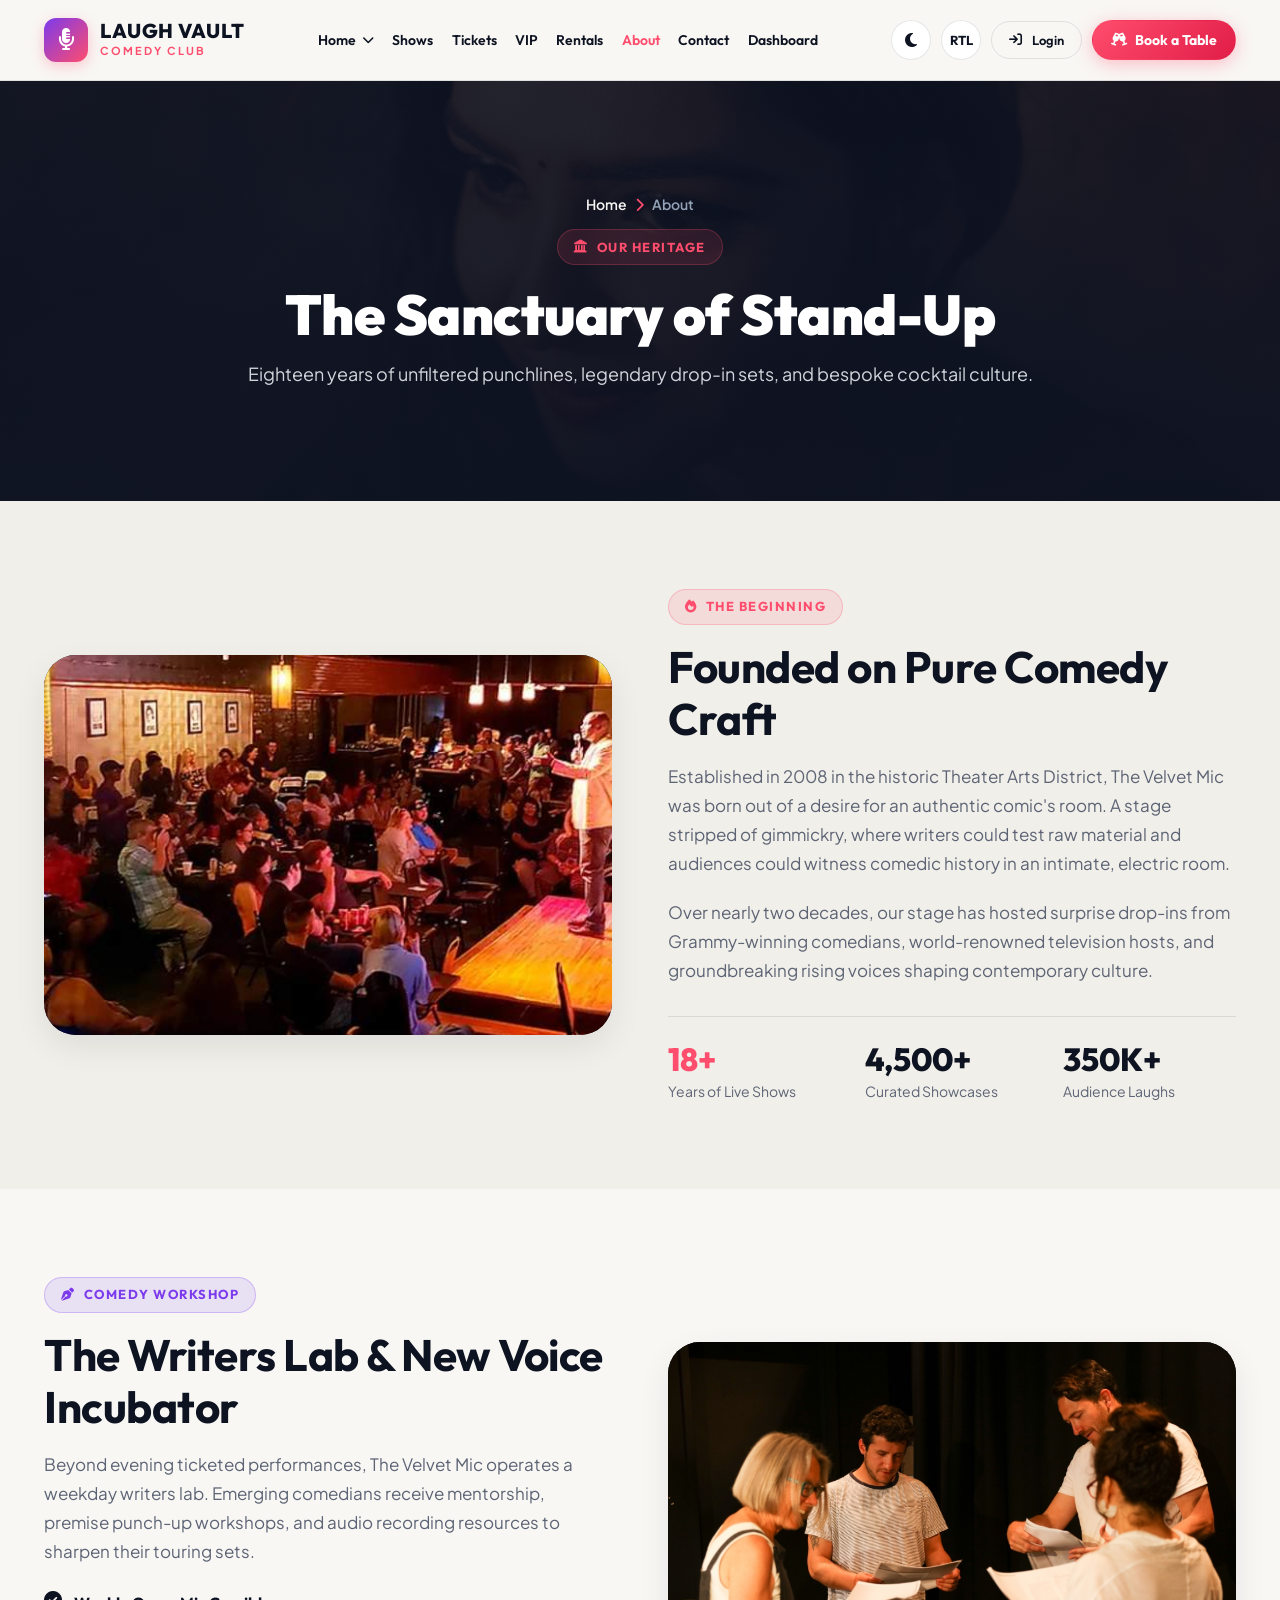
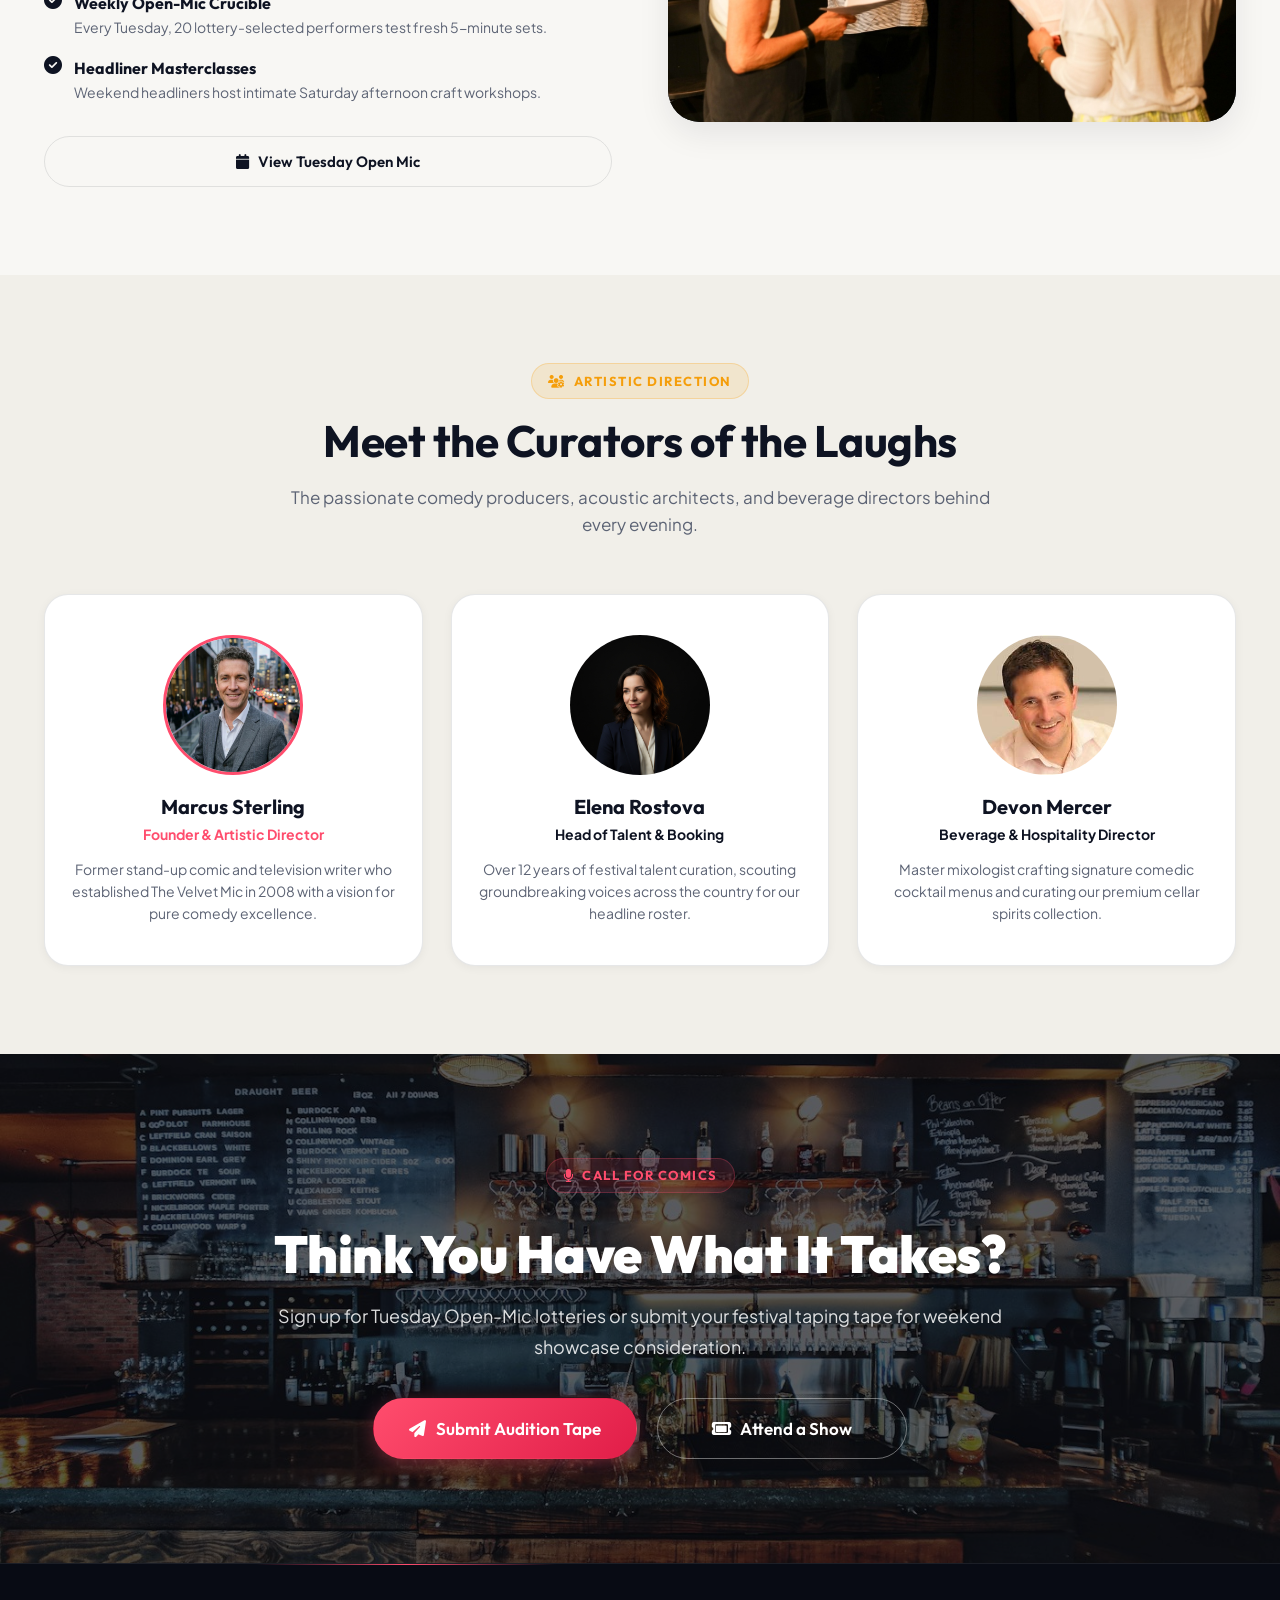
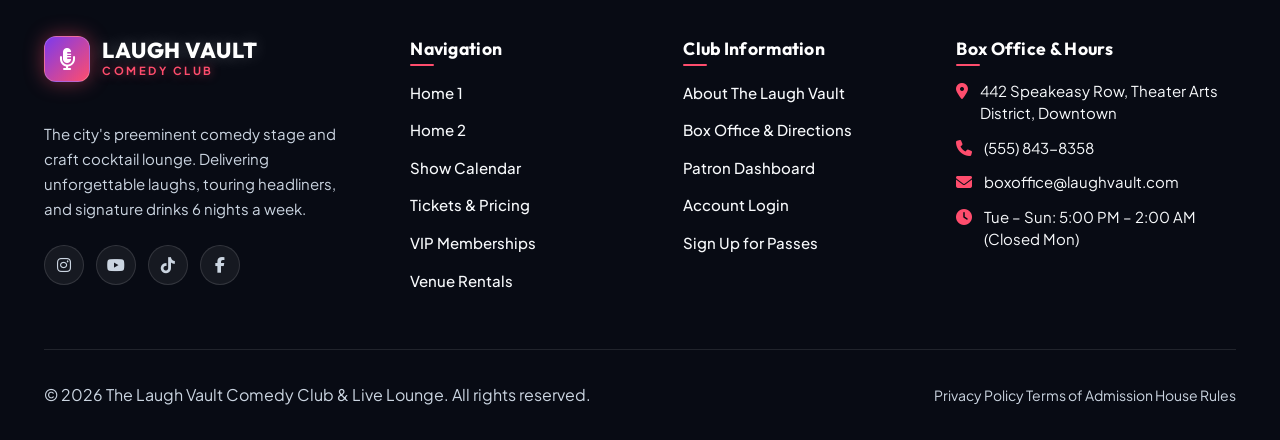
==== commit 14264c7f: "first commit" ====
--- a/about.html
+++ b/about.html
@@ -8,8 +8,8 @@
   
   <link rel="icon" type="image/svg+xml" href="assets/images/favicon.svg">
   <link rel="stylesheet" href="https://cdnjs.cloudflare.com/ajax/libs/font-awesome/6.5.1/css/all.min.css">
-  <link rel="stylesheet" href="assets/css/style.css?v=2.8">
-  <link rel="stylesheet" href="assets/css/responsive.css?v=2.8">
+  <link rel="stylesheet" href="assets/css/style.css?v=2.9">
+  <link rel="stylesheet" href="assets/css/responsive.css?v=2.9">
 </head>
 <body>
 
@@ -67,7 +67,8 @@
         <div class="nav-actions">
           <button class="control-btn theme-toggle-btn" aria-label="Toggle Theme Mode"><i class="fas fa-moon"></i></button>
           <button class="control-btn rtl-toggle-btn" aria-label="Toggle Text Direction">RTL</button>
-          <a href="login.html" class="btn btn-primary btn-sm desktop-only-btn"><i class="fas fa-arrow-right-to-bracket"></i> Login</a>
+          <a href="login.html" class="btn btn-outline btn-sm desktop-only-btn"><i class="fas fa-arrow-right-to-bracket"></i> Login</a>
+          <a href="tickets.html" class="btn btn-primary btn-sm header-book-btn"><i class="fas fa-champagne-glasses"></i> <span>Book a Table</span></a>
           <button class="hamburger-btn" aria-label="Toggle Navigation Menu"><span></span><span></span><span></span></button>
         </div>
       </nav>
@@ -93,7 +94,8 @@
         <li><a href="dashboard.html" class="mobile-nav-link">Dashboard</a></li>
       </ul>
       <div class="mobile-drawer-bottom">
-        <a href="login.html" class="btn btn-primary" style="width: 100%;"><i class="fas fa-arrow-right-to-bracket"></i> Login</a>
+        <a href="login.html" class="btn btn-outline" style="width: 100%; margin-bottom: 0.65rem;"><i class="fas fa-arrow-right-to-bracket"></i> Login</a>
+        <a href="tickets.html" class="btn btn-primary" style="width: 100%;"><i class="fas fa-champagne-glasses"></i> Book a Table</a>
       </div>
     </div>
   </header>
@@ -107,14 +109,14 @@
       <div class="inner-hero-overlay"></div>
     </div>
     <div class="inner-hero-content">
-      <div class="section-eyebrow"><i class="fas fa-landmark"></i> OUR HERITAGE</div>
-      <h1 class="inner-hero-title">The Sanctuary of Stand-Up</h1>
-      <p class="inner-hero-desc">Eighteen years of unfiltered punchlines, legendary drop-in sets, and bespoke cocktail culture.</p>
       <div class="breadcrumb-trail">
         <a href="index.html">Home</a>
         <span class="breadcrumb-separator"><i class="fas fa-chevron-right"></i></span>
         <span>About</span>
       </div>
+      <div class="section-eyebrow"><i class="fas fa-landmark"></i> OUR HERITAGE</div>
+      <h1 class="inner-hero-title">The Sanctuary of Stand-Up</h1>
+      <p class="inner-hero-desc">Eighteen years of unfiltered punchlines, legendary drop-in sets, and bespoke cocktail culture.</p>
     </div>
   </section>
 
@@ -342,6 +344,6 @@
 
   <button class="scroll-top-btn" aria-label="Scroll to top"><i class="fas fa-chevron-up"></i></button>
 
-  <script src="assets/js/main.js"></script>
+  <script src="assets/js/main.js?v=2.9"></script>
 </body>
 </html>
--- a/assets/css/style.css
+++ b/assets/css/style.css
@@ -747,6 +747,21 @@
   align-items: center;
   gap: 0.6rem;
   flex-shrink: 0;
+}
+
+.header-book-btn {
+  display: inline-flex;
+  align-items: center;
+  gap: 0.45rem;
+  padding: 0.5rem 1.15rem;
+  font-size: 0.875rem;
+  font-weight: 700;
+  border-radius: var(--radius-full);
+  white-space: nowrap;
+}
+
+.header-book-btn i {
+  font-size: 0.8125rem;
 }
 
 .control-btn {
@@ -1347,6 +1362,17 @@
   display: flex;
   flex-direction: column;
   flex-grow: 1;
+  align-items: flex-start;
+}
+
+.comedian-info .badge,
+.comedian-content .badge {
+  align-self: flex-start !important;
+  width: fit-content !important;
+  max-width: fit-content !important;
+  display: inline-flex !important;
+  margin-bottom: 0.65rem !important;
+  white-space: nowrap;
 }
 
 .comedian-name,
@@ -1646,9 +1672,13 @@
   left: 0;
   width: 100%;
   height: 100%;
-  background: linear-gradient(180deg, rgba(8, 11, 20, 0.05) 0%, rgba(8, 11, 20, 0.15) 30%, rgba(6, 8, 16, 0.68) 65%, rgba(4, 5, 12, 0.92) 100%);
+  background: linear-gradient(180deg, rgba(6, 8, 16, 0.25) 0%, rgba(6, 8, 16, 0.55) 30%, rgba(4, 5, 12, 0.88) 65%, rgba(2, 3, 8, 0.98) 100%);
   pointer-events: none;
   z-index: 2;
+}
+
+.featured-card-small .featured-card-overlay-gradient {
+  background: linear-gradient(180deg, rgba(6, 8, 16, 0.45) 0%, rgba(6, 8, 16, 0.78) 35%, rgba(4, 5, 12, 0.94) 75%, rgba(2, 3, 8, 0.99) 100%);
 }
 
 .featured-card::after {
@@ -1685,25 +1715,26 @@
   padding: 0.28rem 0.75rem;
   border-radius: var(--radius-full);
   backdrop-filter: blur(8px);
-  background: rgba(8, 11, 20, 0.75);
-  box-shadow: 0 2px 8px rgba(0, 0, 0, 0.4);
+  -webkit-backdrop-filter: blur(8px);
+  background: rgba(8, 11, 20, 0.85);
+  box-shadow: 0 2px 8px rgba(0, 0, 0, 0.6);
   text-transform: uppercase;
   display: inline-block;
 }
 
 .featured-card-badge-wrap .badge.badge-coral {
-  color: #FF758F !important;
+  color: #FF85A1 !important;
   border: 1.5px solid #FF4D6D !important;
 }
 
 .featured-card-badge-wrap .badge.badge-violet {
-  color: #C4B5FD !important;
+  color: #DDD6FE !important;
   border: 1.5px solid #8B5CF6 !important;
 }
 
 .featured-card-badge-wrap .badge.badge-gold,
 .featured-card-badge-wrap .badge.badge-amber {
-  color: #FDE047 !important;
+  color: #FEF08A !important;
   border: 1.5px solid #F59E0B !important;
 }
 
@@ -1712,31 +1743,33 @@
   font-weight: 800;
   line-height: 1.25;
   color: #FFFFFF !important;
-  text-shadow: 0 2px 8px rgba(0, 0, 0, 0.85);
+  text-shadow: 0 2px 10px rgba(0, 0, 0, 0.95);
   text-align: left;
   margin: 0 0 0.35rem 0;
   width: 100%;
 }
 
 .featured-card-small .featured-card-title {
-  font-size: 1.2rem;
+  font-size: 1.25rem;
   margin: 0 0 0.25rem 0;
 }
 
 .featured-card-desc {
-  color: #CBD5E1 !important;
+  color: #F8FAFC !important;
+  font-size: 0.875rem;
+  font-weight: 500;
+  line-height: 1.5;
+  margin: 0 0 0.85rem 0;
+  text-shadow: 0 2px 8px rgba(0, 0, 0, 0.95);
+  text-align: left;
+  max-width: 500px;
+}
+
+.featured-card-small .featured-card-desc {
   font-size: 0.84rem;
+  font-weight: 500;
   line-height: 1.45;
   margin: 0 0 0.85rem 0;
-  text-shadow: 0 1px 5px rgba(0, 0, 0, 0.85);
-  text-align: left;
-  max-width: 500px;
-}
-
-.featured-card-small .featured-card-desc {
-  font-size: 0.785rem;
-  line-height: 1.4;
-  margin: 0 0 0.75rem 0;
   max-width: 440px;
 }
 
@@ -1760,12 +1793,12 @@
 
 .featured-card-bottom-row .featured-card-meta {
   font-size: 0.8125rem;
-  font-weight: 600;
-  color: #FCD34D !important;
+  font-weight: 700;
+  color: #FDE047 !important;
   display: inline-flex;
   align-items: center;
   gap: 0.45rem;
-  text-shadow: 0 1px 4px rgba(0, 0, 0, 0.85);
+  text-shadow: 0 1px 6px rgba(0, 0, 0, 0.95);
   white-space: nowrap;
 }
 
@@ -1780,21 +1813,22 @@
 
 .featured-card-actions .btn {
   width: auto;
-  padding: 0.45rem 1.15rem;
+  padding: 0.5rem 1.25rem;
   font-size: 0.8125rem;
-  font-weight: 600;
+  font-weight: 700;
   border-radius: var(--radius-full);
-  border: 1px solid rgba(255, 255, 255, 0.4);
-  color: #FFFFFF;
-  background: rgba(8, 11, 20, 0.5);
-  backdrop-filter: blur(4px);
+  border: 1.5px solid rgba(255, 255, 255, 0.5);
+  color: #FFFFFF !important;
+  background: rgba(8, 11, 20, 0.7);
+  backdrop-filter: blur(8px);
+  -webkit-backdrop-filter: blur(8px);
   transition: all var(--transition-fast);
 }
 
 .featured-card-actions .btn:hover {
-  background: rgba(255, 255, 255, 0.15);
-  border-color: #FFFFFF;
-  color: #FFFFFF;
+  background: var(--color-accent);
+  border-color: var(--color-accent);
+  color: #FFFFFF !important;
 }
 
 /* Ticket Stats Grid */
@@ -1910,6 +1944,146 @@
   font-size: 0.875rem;
   color: var(--color-text-muted);
   line-height: 1.5;
+}
+
+/* Home 2 Reviews & Testimonials */
+.reviews-grid {
+  display: grid;
+  grid-template-columns: repeat(3, 1fr);
+  gap: 1.75rem;
+}
+
+.review-card {
+  background: var(--color-surface);
+  border: 1px solid var(--color-border);
+  border-radius: var(--radius-lg);
+  padding: 2rem;
+  display: flex;
+  flex-direction: column;
+  box-shadow: var(--shadow-sm);
+  transition: all var(--transition-fast);
+}
+
+.review-card:hover {
+  transform: translateY(-4px);
+  border-color: var(--color-accent);
+  box-shadow: var(--shadow-md);
+}
+
+.review-stars {
+  color: #F59E0B;
+  display: flex;
+  gap: 0.3rem;
+  font-size: 0.95rem;
+  margin-bottom: 1rem;
+}
+
+.review-quote {
+  font-size: 0.95rem;
+  line-height: 1.6;
+  color: var(--color-text);
+  font-style: italic;
+  margin-bottom: 1.5rem;
+  flex-grow: 1;
+}
+
+.review-author-wrap {
+  display: flex;
+  align-items: center;
+  gap: 0.85rem;
+  border-top: 1px solid var(--color-border);
+  padding-top: 1rem;
+}
+
+.review-author-avatar {
+  width: 44px;
+  height: 44px;
+  border-radius: 50%;
+  background: rgba(255, 77, 109, 0.15);
+  color: var(--color-accent);
+  display: flex;
+  align-items: center;
+  justify-content: center;
+  font-size: 1.15rem;
+  font-weight: 800;
+  flex-shrink: 0;
+}
+
+.review-author-name {
+  font-weight: 800;
+  font-size: 0.9375rem;
+  color: var(--color-text);
+  margin-bottom: 0.15rem;
+}
+
+.review-author-title {
+  font-size: 0.8125rem;
+  color: var(--color-text-muted);
+}
+
+/* Home 2 Club Guidelines / Info Grid */
+.guide-grid {
+  display: grid;
+  grid-template-columns: repeat(4, 1fr);
+  gap: 1.5rem;
+}
+
+.guide-card {
+  background: var(--color-surface);
+  border: 1px solid var(--color-border);
+  border-radius: var(--radius-lg);
+  padding: 1.75rem 1.5rem;
+  display: flex;
+  flex-direction: column;
+  transition: all var(--transition-fast);
+}
+
+.guide-card:hover {
+  transform: translateY(-4px);
+  border-color: var(--color-border-hover);
+  box-shadow: var(--shadow-sm);
+}
+
+.guide-icon-wrap {
+  width: 48px;
+  height: 48px;
+  border-radius: 12px;
+  background: rgba(255, 77, 109, 0.1);
+  color: var(--color-accent);
+  display: flex;
+  align-items: center;
+  justify-content: center;
+  font-size: 1.25rem;
+  margin-bottom: 1.25rem;
+}
+
+.guide-card:nth-child(2) .guide-icon-wrap {
+  background: rgba(124, 58, 237, 0.1);
+  color: #8B5CF6;
+}
+
+.guide-card:nth-child(3) .guide-icon-wrap {
+  background: rgba(20, 184, 166, 0.1);
+  color: #0D9488;
+}
+
+.guide-card:nth-child(4) .guide-icon-wrap {
+  background: rgba(245, 158, 11, 0.1);
+  color: #D97706;
+}
+
+.guide-title {
+  font-size: 1.125rem;
+  font-weight: 800;
+  color: var(--color-text);
+  margin-bottom: 0.5rem;
+}
+
+.guide-desc {
+  font-size: 0.84rem;
+  color: var(--color-text-muted);
+  line-height: 1.5;
+  margin: 0;
 }
 
 /* Home 2 Marquee Banner Card */
@@ -2033,6 +2207,10 @@
   z-index: 2;
   max-width: 800px;
   margin: 0 auto;
+  display: flex;
+  flex-direction: column;
+  align-items: center;
+  text-align: center;
 }
 
 .inner-hero-title {
@@ -2041,21 +2219,31 @@
   color: #FFFFFF;
   margin-bottom: 0.75rem;
   letter-spacing: -0.5px;
+  width: 100%;
 }
 
 .inner-hero-desc {
   font-size: 1.125rem;
   color: #D1D5DB;
-  margin-bottom: 1.25rem;
+  margin-bottom: 0;
+  width: 100%;
 }
 
 .breadcrumb-trail {
   display: inline-flex;
   align-items: center;
+  justify-content: center;
   gap: 0.5rem;
   font-size: 0.875rem;
   font-weight: 600;
   color: #94A3B8;
+  margin-bottom: 0.85rem;
+  align-self: center;
+}
+
+.inner-hero-content .section-eyebrow {
+  align-self: center;
+  margin-bottom: 1rem;
 }
 
 .breadcrumb-trail a {
@@ -2259,10 +2447,16 @@
 }
 
 .form-group {
-  margin-bottom: 1.5rem;
-  display: flex;
-  flex-direction: column;
-  gap: 0.5rem;
+  margin-bottom: 1.25rem;
+  display: flex;
+  flex-direction: column;
+  gap: 0.45rem;
+  width: 100%;
+  box-sizing: border-box;
+}
+
+.form-row > .form-group {
+  margin-bottom: 0;
 }
 
 .form-label {
@@ -2270,6 +2464,7 @@
   font-size: 0.875rem;
   font-weight: 700;
   color: var(--color-text);
+  margin-bottom: 0.1rem;
 }
 
 .form-control {
@@ -2314,6 +2509,173 @@
   background-position: left 1.25rem center !important;
   padding-right: 1.25rem;
   padding-left: 2.75rem;
+}
+
+/* ==========================================================================
+   CUSTOM SELECT DROPDOWN COMPONENT (100% RESPONSIVE & BOUNDED)
+   ========================================================================== */
+.custom-select-native-hidden {
+  position: absolute !important;
+  width: 1px !important;
+  height: 1px !important;
+  padding: 0 !important;
+  margin: -1px !important;
+  overflow: hidden !important;
+  clip: rect(0, 0, 0, 0) !important;
+  white-space: nowrap !important;
+  border: 0 !important;
+  opacity: 0 !important;
+  pointer-events: none !important;
+}
+
+.custom-select-wrapper {
+  position: relative;
+  width: 100%;
+  max-width: 100%;
+  min-width: 0;
+  box-sizing: border-box;
+  font-family: inherit;
+  user-select: none;
+}
+
+.custom-select-trigger {
+  display: flex;
+  align-items: center;
+  justify-content: space-between;
+  width: 100%;
+  max-width: 100%;
+  min-height: 48px;
+  padding: 0.75rem 1.15rem;
+  background-color: var(--color-surface-soft);
+  color: var(--color-text);
+  border: 1px solid var(--color-border);
+  border-radius: var(--radius-sm);
+  font-size: 0.9375rem;
+  font-weight: 500;
+  cursor: pointer;
+  box-sizing: border-box;
+  transition: border-color var(--transition-fast), box-shadow var(--transition-fast), background-color var(--transition-fast);
+}
+
+.dash-form-group .custom-select-trigger {
+  min-height: 42px;
+  padding: 0.65rem 0.95rem;
+  font-size: 0.9rem;
+}
+
+.custom-select-wrapper.is-open .custom-select-trigger,
+.custom-select-trigger:focus-visible {
+  outline: none;
+  border-color: var(--color-accent);
+  box-shadow: 0 0 0 3px rgba(255, 77, 109, 0.2);
+}
+
+.custom-select-label {
+  overflow: hidden;
+  text-overflow: ellipsis;
+  white-space: nowrap;
+  flex: 1;
+  min-width: 0;
+  text-align: left;
+  line-height: 1.4;
+  color: var(--color-text);
+}
+
+[dir="rtl"] .custom-select-label {
+  text-align: right;
+}
+
+.custom-select-arrow {
+  font-size: 0.8125rem;
+  color: var(--color-text-muted);
+  transition: transform var(--transition-fast), color var(--transition-fast);
+  margin-inline-start: 0.75rem;
+  flex-shrink: 0;
+}
+
+.custom-select-wrapper.is-open .custom-select-arrow {
+  transform: rotate(180deg);
+  color: var(--color-accent);
+}
+
+.custom-select-dropdown {
+  display: none;
+  position: absolute;
+  top: calc(100% + 6px);
+  left: 0;
+  right: 0;
+  width: 100%;
+  max-width: 100%;
+  box-sizing: border-box;
+  max-height: 240px;
+  overflow-y: auto;
+  overflow-x: hidden;
+  background-color: var(--color-surface);
+  border: 1px solid var(--color-border);
+  border-radius: var(--radius-sm);
+  box-shadow: 0 12px 30px rgba(0, 0, 0, 0.2);
+  z-index: 99999;
+  padding: 0.35rem;
+}
+
+[data-theme="dark"] .custom-select-dropdown {
+  background-color: #111625;
+  border-color: rgba(255, 255, 255, 0.14);
+  box-shadow: 0 14px 35px rgba(0, 0, 0, 0.6);
+}
+
+.custom-select-wrapper.is-open .custom-select-dropdown {
+  display: block;
+  animation: selectDropFade 0.18s ease-out;
+}
+
+@keyframes selectDropFade {
+  from {
+    opacity: 0;
+    transform: translateY(-6px);
+  }
+  to {
+    opacity: 1;
+    transform: translateY(0);
+  }
+}
+
+.custom-select-option {
+  display: flex;
+  align-items: center;
+  justify-content: space-between;
+  padding: 0.65rem 0.85rem;
+  font-size: 0.9rem;
+  color: var(--color-text);
+  border-radius: calc(var(--radius-sm) - 2px);
+  cursor: pointer;
+  transition: background-color var(--transition-fast), color var(--transition-fast);
+  white-space: normal;
+  word-break: break-word;
+  line-height: 1.4;
+  margin-bottom: 2px;
+}
+
+.custom-select-option:hover {
+  background-color: rgba(255, 77, 109, 0.12);
+  color: var(--color-accent);
+}
+
+.custom-select-option.is-selected {
+  background-color: rgba(255, 77, 109, 0.18);
+  color: var(--color-accent);
+  font-weight: 700;
+}
+
+.custom-select-option .option-check {
+  font-size: 0.8rem;
+  color: var(--color-accent);
+  margin-inline-start: 0.5rem;
+  flex-shrink: 0;
+}
+
+.custom-select-option.is-placeholder {
+  color: var(--color-text-muted);
 }
 
 input[type="number"].form-control::-webkit-inner-spin-button,
@@ -2382,8 +2744,11 @@
 
 .form-row {
   display: grid;
-  grid-template-columns: 1fr 1fr;
-  gap: 1.5rem;
+  grid-template-columns: repeat(2, minmax(0, 1fr));
+  gap: 1.25rem;
+  margin-bottom: 1.25rem;
+  width: 100%;
+  box-sizing: border-box;
 }
 
 /* Auth Split Layout */
@@ -2391,6 +2756,7 @@
   min-height: calc(100vh - 80px);
   display: grid;
   grid-template-columns: 1fr 1.1fr;
+  position: relative;
 }
 
 .auth-visual-pane {
@@ -2425,19 +2791,63 @@
 .auth-visual-content {
   position: relative;
   z-index: 2;
+  max-width: 520px;
 }
 
 .auth-form-pane {
+  position: relative;
   display: flex;
   align-items: center;
   justify-content: center;
-  padding: 4rem 3rem;
+  padding: 4.5rem 3rem 3rem 3rem;
   background: var(--color-bg);
 }
 
+.auth-top-controls {
+  position: absolute;
+  top: 1.75rem;
+  right: 2rem;
+  display: flex;
+  gap: 0.5rem;
+  align-items: center;
+  z-index: 10;
+}
+
+[dir="rtl"] .auth-top-controls {
+  right: auto;
+  left: 2rem;
+}
+
+.auth-brand-center {
+  display: flex;
+  flex-direction: column;
+  align-items: center;
+  justify-content: center;
+  margin-bottom: 2rem;
+  text-align: center;
+  width: 100%;
+}
+
+.auth-brand-center .brand-logo {
+  display: inline-flex;
+  align-items: center;
+  gap: 0.75rem;
+  text-decoration: none;
+}
+
+.auth-brand-center .brand-text {
+  text-align: left;
+}
+
+[dir="rtl"] .auth-brand-center .brand-text {
+  text-align: right;
+}
+
 .auth-form-box {
   width: 100%;
   max-width: 480px;
+  position: relative;
+  z-index: 2;
 }
 
 .password-input-wrap {
@@ -4127,13 +4537,191 @@
   100% { transform: translateY(-8px) scale(1.04); }
 }
 
-@keyframes loaderPulse {
-  0% { transform: translate(-50%, -50%) scale(0.8); opacity: 0.9; }
-  100% { transform: translate(-50%, -50%) scale(1.8); opacity: 0; }
-}
-
-@keyframes loaderBarMove {
-  0% { left: 0%; width: 30%; }
-  100% { left: 70%; width: 30%; }
-}
-
+/* ==========================================================================
+   HOME 2: SEATING TIERS & VENUE RENTAL CARDS
+   ========================================================================== */
+.tier-card {
+  background: var(--color-surface);
+  border: 1px solid var(--color-border);
+  border-radius: var(--radius-xl);
+  overflow: hidden;
+  box-shadow: var(--shadow-sm);
+  transition: all var(--transition-normal);
+  display: flex;
+  flex-direction: column;
+  height: 100%;
+}
+
+.tier-card:hover {
+  transform: translateY(-6px);
+  box-shadow: var(--shadow-xl);
+  border-color: var(--color-accent);
+}
+
+.tier-card.tier-card-featured {
+  border-color: rgba(255, 77, 109, 0.5);
+  box-shadow: 0 10px 30px rgba(255, 77, 109, 0.12);
+}
+
+.tier-card-media {
+  position: relative;
+  width: 100%;
+  height: 200px;
+  overflow: hidden;
+  background: #0E1322;
+}
+
+.tier-card-media::after {
+  content: '';
+  position: absolute;
+  top: 0;
+  left: 0;
+  width: 100%;
+  height: 50%;
+  background: linear-gradient(180deg, rgba(8, 11, 20, 0.5) 0%, transparent 100%);
+  pointer-events: none;
+  z-index: 1;
+}
+
+.tier-card-media img {
+  width: 100%;
+  height: 100%;
+  object-fit: cover;
+  transition: transform var(--transition-normal);
+}
+
+.tier-card:hover .tier-card-media img {
+  transform: scale(1.06);
+}
+
+.tier-card-badge {
+  position: absolute;
+  top: 0.85rem;
+  left: 0.85rem;
+  z-index: 2;
+}
+
+[dir="rtl"] .tier-card-badge {
+  left: auto;
+  right: 0.85rem;
+}
+
+.tier-card-badge .badge {
+  font-size: 0.6875rem !important;
+  font-weight: 800 !important;
+  letter-spacing: 0.75px !important;
+  padding: 0.32rem 0.8rem !important;
+  border-radius: var(--radius-full) !important;
+  background: rgba(8, 11, 20, 0.92) !important;
+  backdrop-filter: blur(10px);
+  -webkit-backdrop-filter: blur(10px);
+  box-shadow: 0 4px 12px rgba(0, 0, 0, 0.75) !important;
+  text-transform: uppercase !important;
+  display: inline-flex !important;
+  align-items: center !important;
+  text-shadow: 0 1px 3px rgba(0, 0, 0, 0.85);
+}
+
+.tier-card-badge .badge.badge-coral {
+  color: #FFA5B8 !important;
+  border: 1.5px solid #FF4D6D !important;
+}
+
+.tier-card-badge .badge.badge-violet {
+  color: #DDD6FE !important;
+  border: 1.5px solid #8B5CF6 !important;
+}
+
+.tier-card-badge .badge.badge-gold,
+.tier-card-badge .badge.badge-amber {
+  color: #FEF08A !important;
+  border: 1.5px solid #F59E0B !important;
+}
+
+.tier-card-badge .badge.badge-teal {
+  color: #99F6E4 !important;
+  border: 1.5px solid #14B8A6 !important;
+}
+
+.tier-card-body {
+  padding: 1.5rem;
+  display: flex;
+  flex-direction: column;
+  flex-grow: 1;
+}
+
+.tier-card-title {
+  font-size: 1.25rem;
+  font-weight: 800;
+  margin-bottom: 0.25rem;
+  color: var(--color-text);
+  line-height: 1.3;
+}
+
+.tier-card-subtitle {
+  font-size: 0.8125rem;
+  font-weight: 700;
+  color: var(--color-accent);
+  margin-bottom: 0.75rem;
+}
+
+.tier-card-desc {
+  font-size: 0.875rem;
+  color: var(--color-text-muted);
+  line-height: 1.55;
+  margin-bottom: 1.25rem;
+}
+
+.tier-card-features {
+  list-style: none;
+  padding: 0;
+  margin: 0 0 1.5rem 0;
+  display: flex;
+  flex-direction: column;
+  gap: 0.55rem;
+}
+
+.tier-card-features li {
+  font-size: 0.8125rem;
+  color: var(--color-text);
+  display: flex;
+  align-items: center;
+  gap: 0.55rem;
+}
+
+.tier-card-features li i {
+  color: var(--color-accent);
+  font-size: 0.75rem;
+  flex-shrink: 0;
+}
+
+.tier-card-footer {
+  margin-top: auto;
+  padding-top: 1.25rem;
+  border-top: 1px solid var(--color-border);
+  display: flex;
+  align-items: center;
+  justify-content: space-between;
+  gap: 1rem;
+}
+
+.tier-card-price {
+  display: flex;
+  flex-direction: column;
+}
+
+.tier-card-price .price-from {
+  font-size: 0.75rem;
+  color: var(--color-text-muted);
+  text-transform: uppercase;
+  font-weight: 700;
+}
+
+.tier-card-price .price-val {
+  font-family: var(--font-heading);
+  font-size: 1.2rem;
+  font-weight: 900;
+  color: var(--color-text);
+}
+
+
--- a/assets/css/responsive.css
+++ b/assets/css/responsive.css
@@ -54,7 +54,8 @@
     display: none;
   }
 
-  .desktop-only-btn {
+  .desktop-only-btn,
+  .header-book-btn {
     display: none !important;
   }
 
@@ -504,6 +505,25 @@
     flex-shrink: 0;
   }
 
+  .auth-top-controls {
+    top: 1rem !important;
+    right: 1.25rem !important;
+  }
+
+  [dir="rtl"] .auth-top-controls {
+    right: auto !important;
+    left: 1.25rem !important;
+  }
+
+  .auth-form-pane {
+    padding: 3.5rem 1.25rem 2rem 1.25rem !important;
+  }
+
+  .auth-visual-pane {
+    padding: 2rem 1.25rem !important;
+    min-height: 260px !important;
+  }
+
   .hamburger-btn {
     width: 36px;
     height: 36px;
@@ -533,22 +553,30 @@
 
   .shows-grid,
   .comedians-grid,
-  .bento-grid {
-    grid-template-columns: repeat(2, 1fr);
+  .bento-grid,
+  .reviews-grid,
+  .guide-grid {
+    grid-template-columns: 1fr;
     gap: 1.5rem;
   }
 
-  .dash-form-grid,
-  .form-row {
+  .form-row,
+  .dash-form-grid {
     grid-template-columns: 1fr !important;
-    gap: 0.95rem !important;
-    margin-bottom: 0.95rem !important;
+    gap: 1.15rem !important;
+    margin-bottom: 1.15rem !important;
     width: 100% !important;
     box-sizing: border-box !important;
   }
 
+  .form-row > .form-group,
+  .dash-form-grid > .dash-form-group {
+    margin-bottom: 0 !important;
+  }
+
+  .form-group,
   .dash-form-group {
-    margin-bottom: 0 !important;
+    margin-bottom: 1.15rem !important;
     gap: 0.35rem !important;
     width: 100% !important;
   }
@@ -590,6 +618,22 @@
   [data-theme="dark"] select.form-control option {
     background-color: #131828;
     color: #F8FAFC;
+  }
+
+  .custom-select-trigger {
+    min-height: 44px !important;
+    padding: 0.65rem 0.95rem !important;
+    font-size: 0.9rem !important;
+  }
+
+  .custom-select-dropdown {
+    max-height: 210px !important;
+    box-shadow: 0 10px 25px rgba(0, 0, 0, 0.35) !important;
+  }
+
+  .custom-select-option {
+    padding: 0.6rem 0.75rem !important;
+    font-size: 0.875rem !important;
   }
 
   .form-card,
